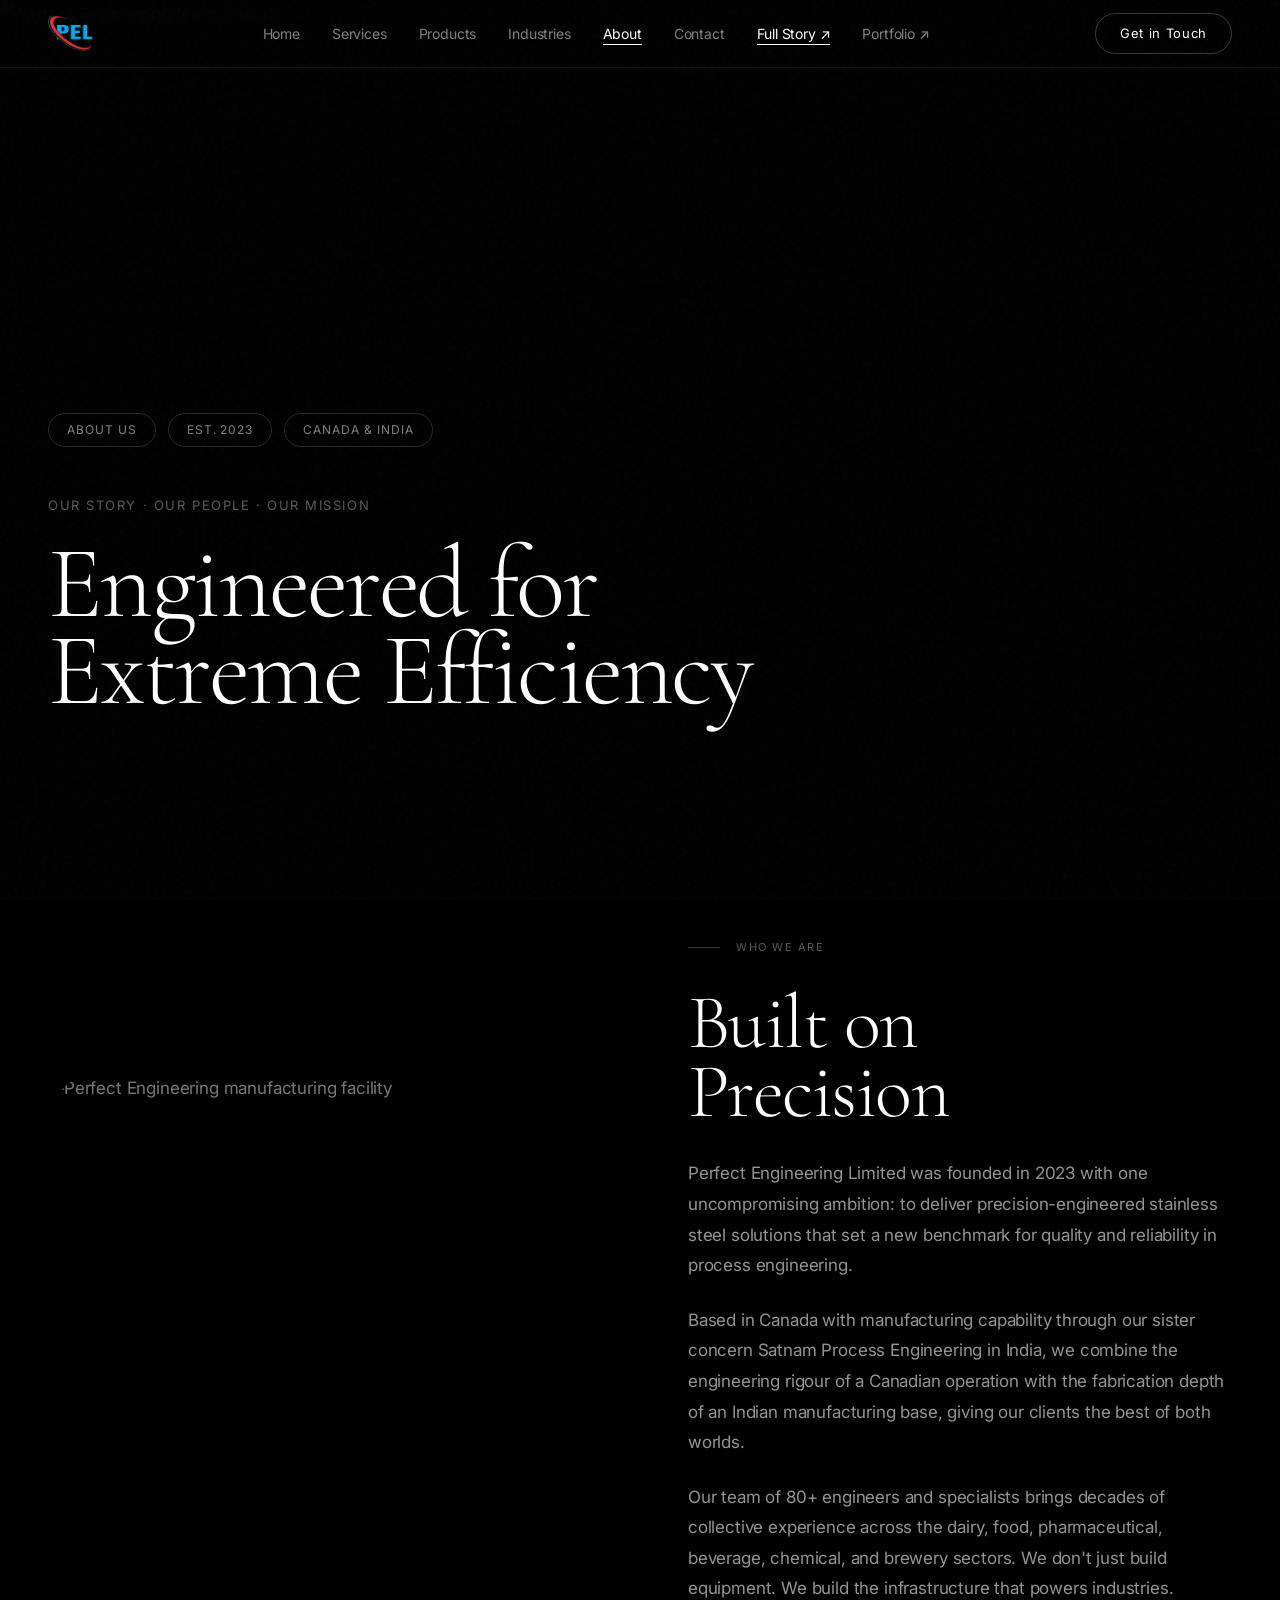
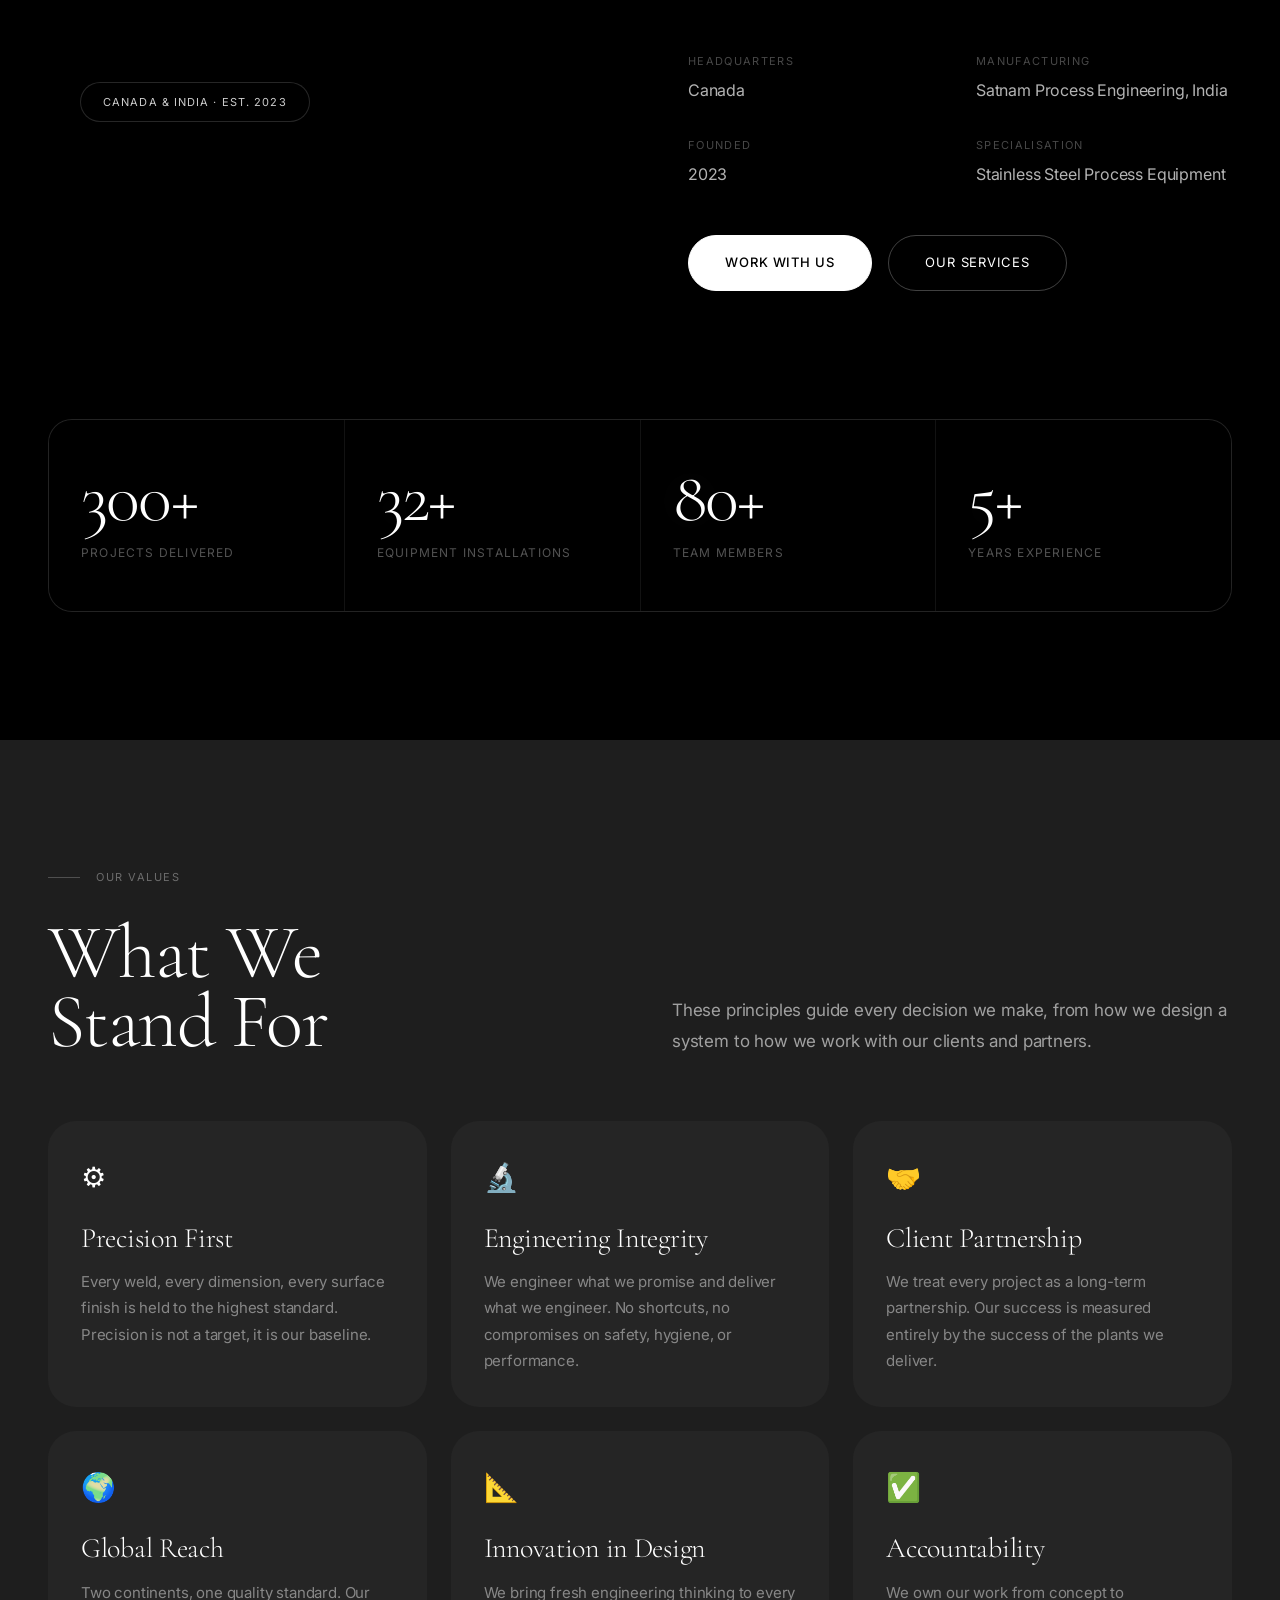
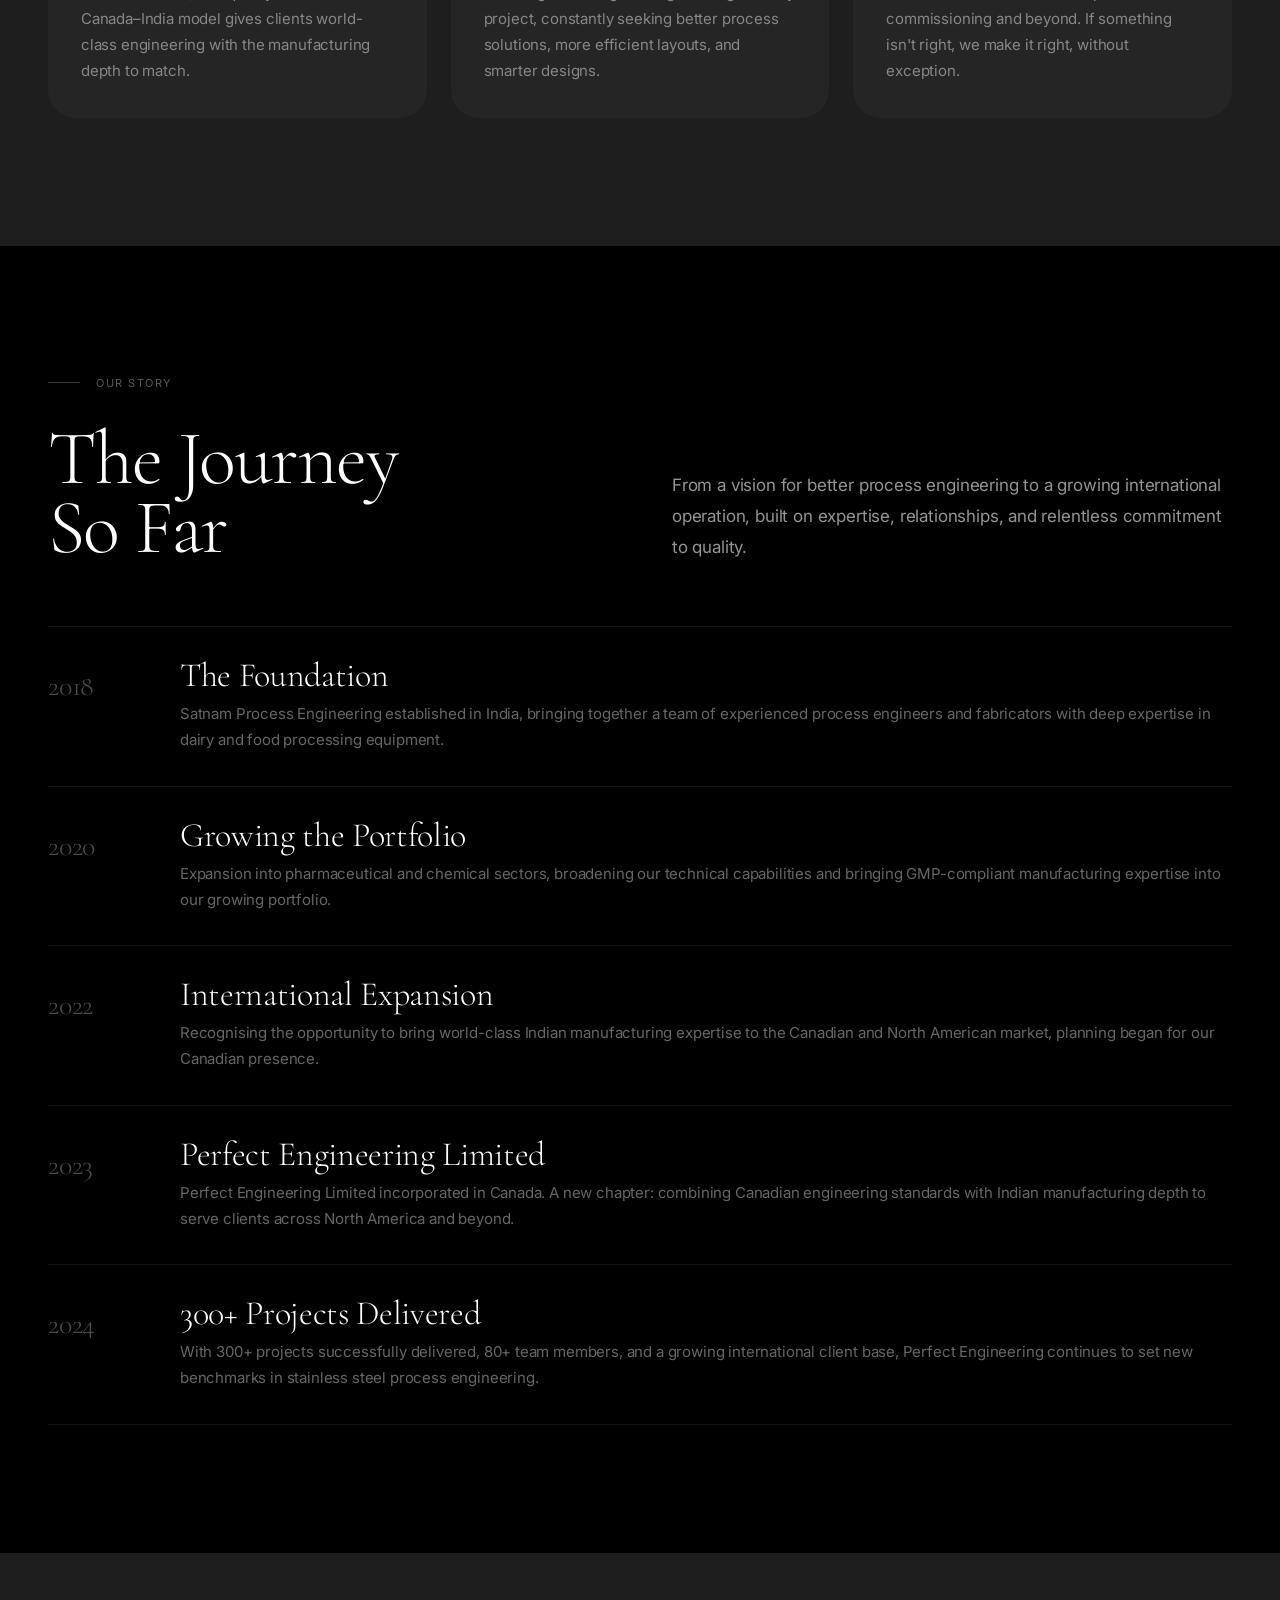
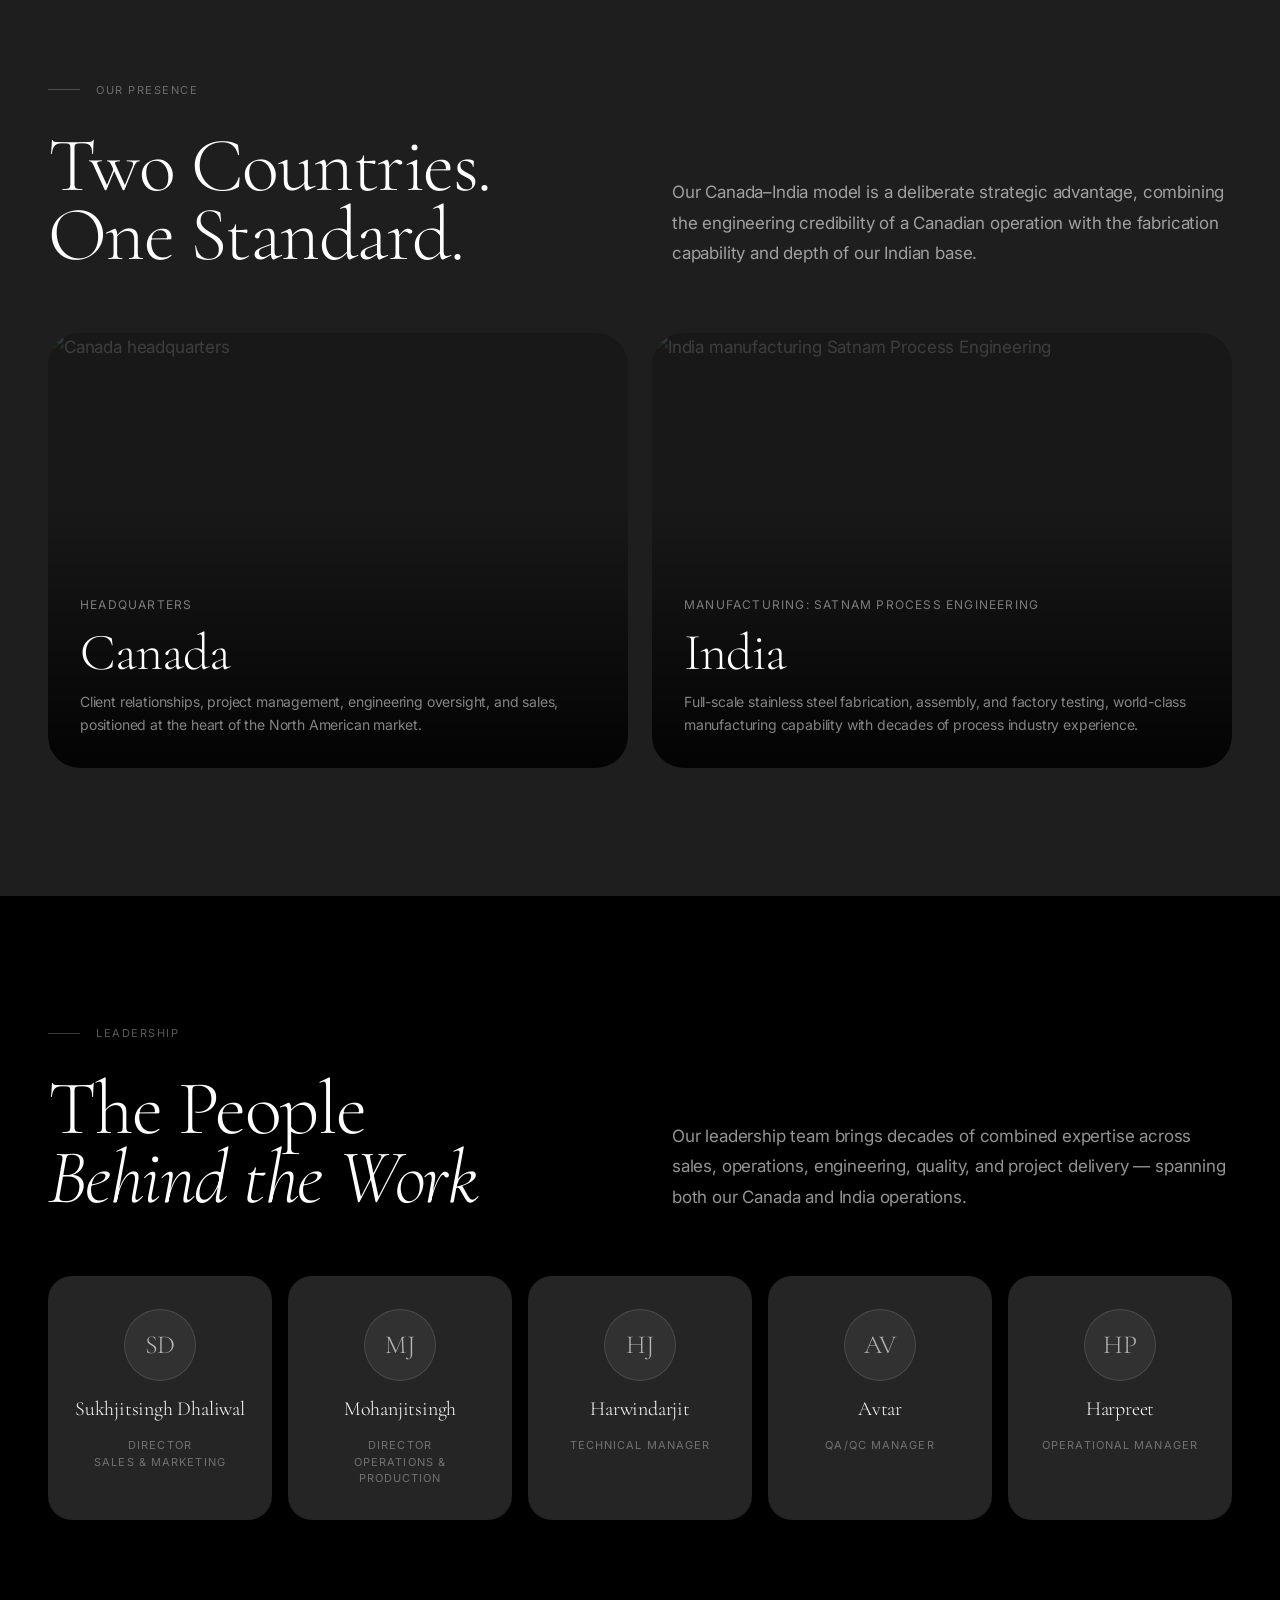
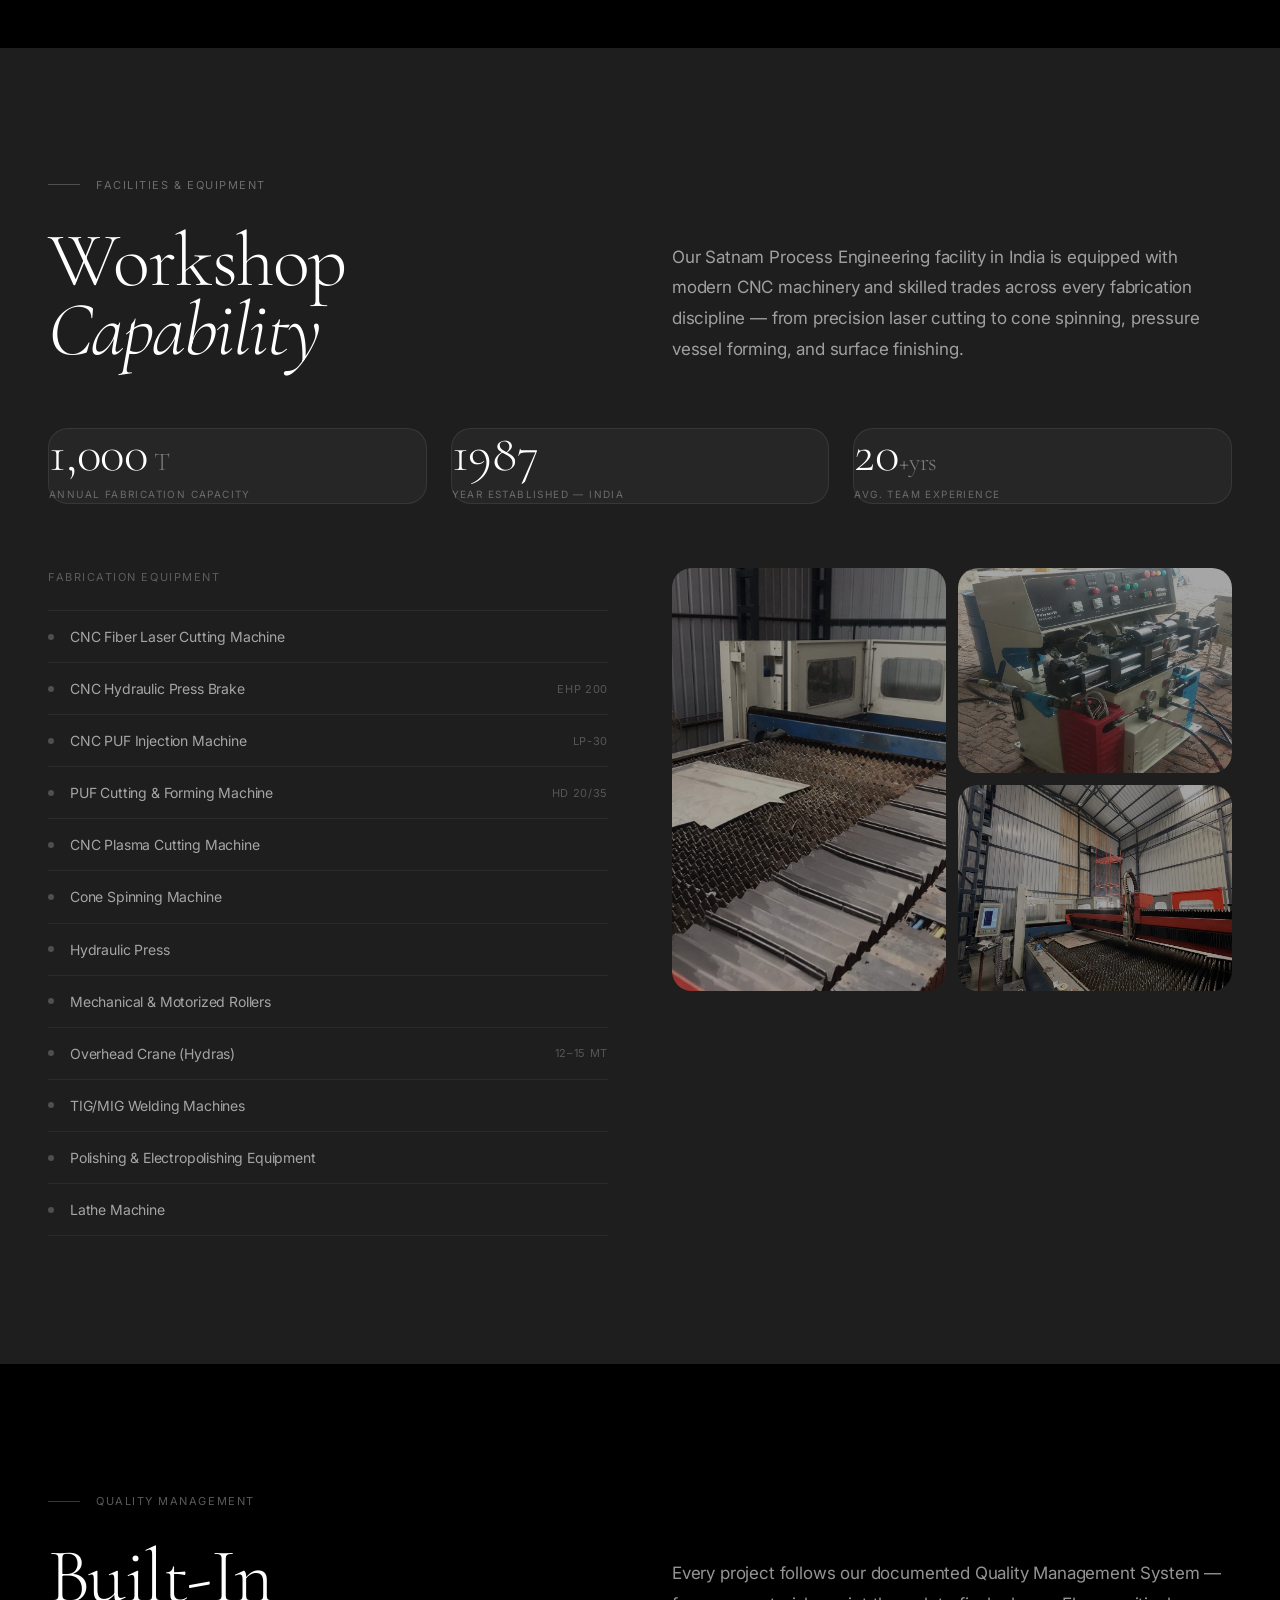
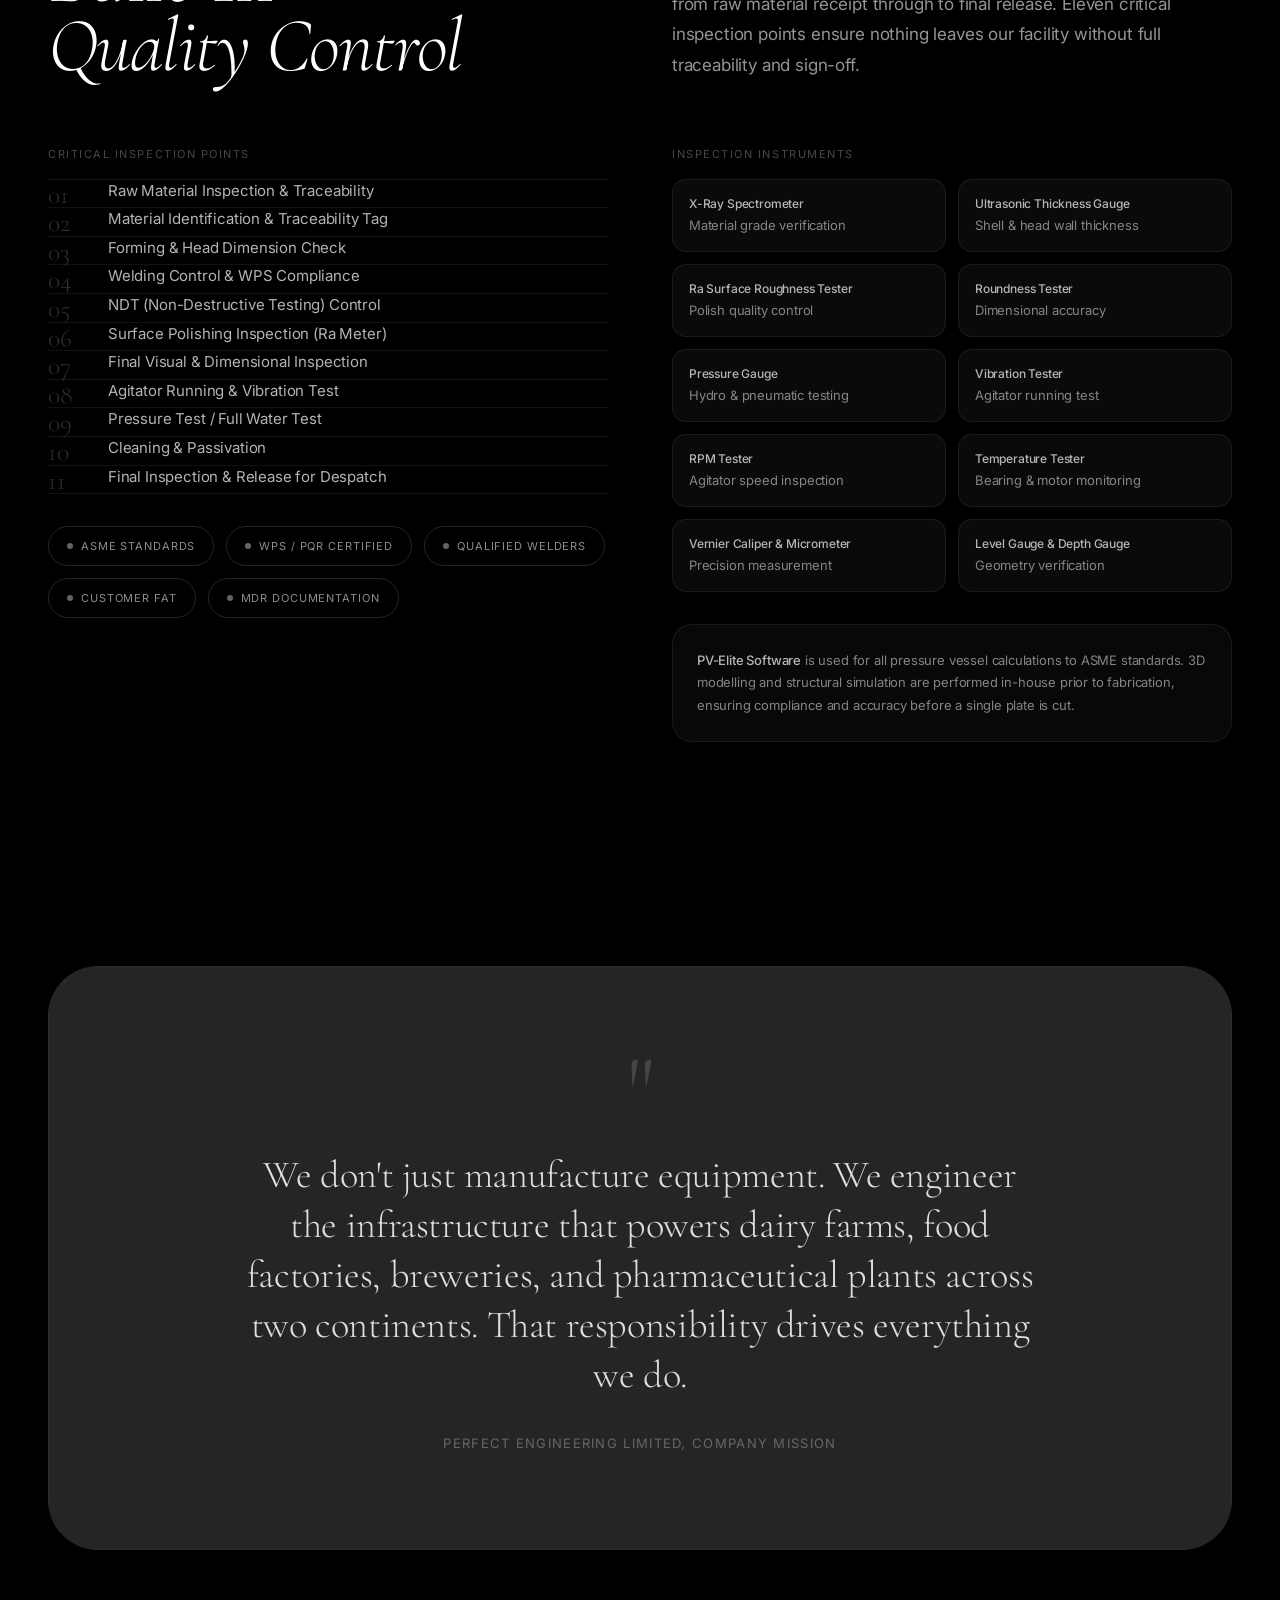
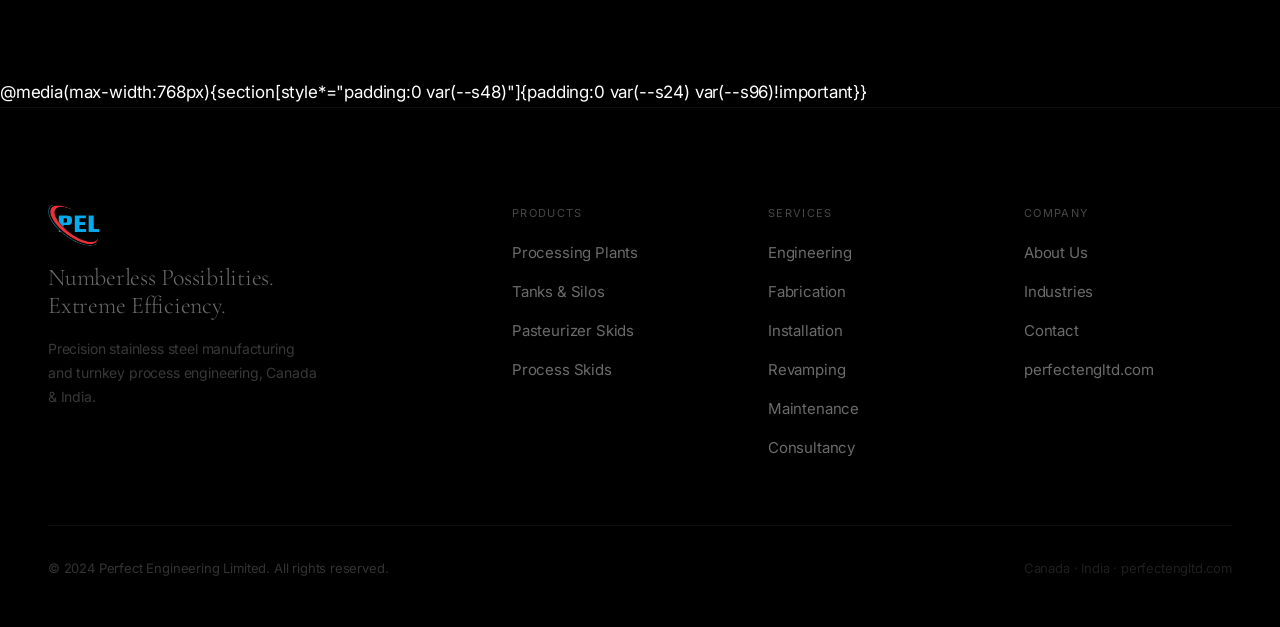
==== about.html @ ca63307e "Initial commit: Perfect Engineering Limited website Full static site with homepage, about, portfolio" ====
<!DOCTYPE html>
<html lang="en">
<head>
<meta charset="UTF-8"/>
<meta name="viewport" content="width=device-width,initial-scale=1.0"/>
<title>About Us | Perfect Engineering Limited</title>
<link rel="preconnect" href="https://fonts.googleapis.com"/>
<link rel="preconnect" href="https://fonts.gstatic.com" crossorigin/>
<link href="https://fonts.googleapis.com/css2?family=Cormorant+Garamond:ital,wght@0,300;0,400;1,300&family=Inter:wght@300;400;500&display=swap" rel="stylesheet"/>
<style>
:root{
  --void:#000;--bone:#fff;--charcoal:#1e1e1e;--panel:#252525;
  --fd:'Cormorant Garamond',Georgia,serif;
  --fb:'Inter',system-ui,sans-serif;
  --dp:clamp(62px,8vw,108px);
  --hd:clamp(44px,6vw,80px);
  --sh:clamp(30px,4vw,54px);
  --r50:50px;--rpill:1000px;
  --s8:8px;--s12:12px;--s16:16px;--s24:24px;--s32:32px;--s48:48px;--s64:64px;--s96:96px;--s128:128px;
  --ease:cubic-bezier(.16,1,.3,1);
}
*,*::before,*::after{box-sizing:border-box;margin:0;padding:0}
html{scroll-behavior:smooth}
body{background:var(--void);color:var(--bone);font-family:var(--fb);font-size:17px;line-height:1.65;letter-spacing:-.01em;overflow-x:hidden;-webkit-font-smoothing:antialiased}
img{display:block;max-width:100%}
a{color:inherit}
.disp{font-family:var(--fd);font-size:var(--dp);font-weight:300;line-height:.85;letter-spacing:-.025em}
.hd{font-family:var(--fd);font-size:var(--hd);font-weight:300;line-height:.9;letter-spacing:-.02em}
.sh{font-family:var(--fd);font-size:var(--sh);font-weight:300;line-height:.95;letter-spacing:-.015em}
.body{font-size:17px;line-height:1.8;color:rgba(255,255,255,.58)}
.wrap{max-width:1440px;margin:0 auto;padding:0 var(--s48)}
.sec{padding:var(--s128) 0}
@media(max-width:768px){.wrap{padding:0 var(--s24)}.sec{padding:var(--s96) 0}}
.ey{display:flex;align-items:center;gap:var(--s16);margin-bottom:var(--s32)}
.eline{width:32px;height:1px;background:rgba(255,255,255,.22)}
.etxt{font-size:11px;letter-spacing:.14em;text-transform:uppercase;color:rgba(255,255,255,.35)}
.pill{display:inline-flex;align-items:center;padding:6px 18px;border:1px solid rgba(255,255,255,.15);border-radius:var(--rpill);font-size:12px;letter-spacing:.08em;text-transform:uppercase;color:rgba(255,255,255,.5);white-space:nowrap}
.tag{padding:4px 14px;border:1px solid rgba(255,255,255,.1);border-radius:var(--rpill);font-size:12px;color:rgba(255,255,255,.4);letter-spacing:.04em}
.shdr{display:grid;grid-template-columns:1fr 1fr;gap:var(--s64);align-items:flex-end;margin-bottom:var(--s64)}
@media(max-width:768px){.shdr{grid-template-columns:1fr;gap:var(--s32)}}
.btnp{display:inline-flex;align-items:center;gap:10px;padding:16px 36px;background:var(--bone);border:1px solid var(--bone);border-radius:var(--rpill);font-size:13px;font-weight:500;letter-spacing:.07em;text-transform:uppercase;color:var(--void);text-decoration:none;transition:opacity .25s,transform .25s var(--ease)}
.btnp:hover{opacity:.82;transform:translateY(-1px)}
.btng{display:inline-flex;align-items:center;gap:10px;padding:16px 36px;border:1px solid rgba(255,255,255,.25);border-radius:var(--rpill);font-size:13px;font-weight:400;letter-spacing:.07em;text-transform:uppercase;color:var(--bone);text-decoration:none;transition:border-color .25s,background .25s,transform .25s var(--ease)}
.btng:hover{border-color:rgba(255,255,255,.55);background:rgba(255,255,255,.05);transform:translateY(-1px)}

/* NAV */
nav{position:fixed;top:0;left:0;right:0;z-index:200;padding:0 var(--s48);height:68px;display:flex;align-items:center;justify-content:space-between;background:rgba(0,0,0,.9);backdrop-filter:blur(16px);-webkit-backdrop-filter:blur(16px);border-bottom:1px solid rgba(255,255,255,.07)}
.nlogo{display:flex;align-items:center;transition:opacity .2s;text-decoration:none}
.nlogo img{height:38px;width:auto}
.nlogo:hover{opacity:.7}
.nlinks{display:flex;align-items:center;gap:var(--s32);list-style:none}
.nlinks a{font-size:14px;color:rgba(255,255,255,.5);text-decoration:none;transition:color .2s;position:relative}
.nlinks a::after{content:'';position:absolute;bottom:-4px;left:0;width:0;height:1px;background:var(--bone);transition:width .3s var(--ease)}
.nlinks a:hover{color:var(--bone)}
.nlinks a:hover::after{width:100%}
.nlinks a.cur{color:var(--bone)}
.nlinks a.cur::after{width:100%}
.ncta{font-size:13px;color:var(--bone);text-decoration:none;border:1px solid rgba(255,255,255,.22);border-radius:var(--rpill);padding:9px 24px;letter-spacing:.05em;transition:border-color .2s,background .2s}
.ncta:hover{border-color:rgba(255,255,255,.55);background:rgba(255,255,255,.05)}
.nmob{display:none;flex-direction:column;gap:5px;cursor:pointer;padding:4px}
.nmob span{width:22px;height:1.5px;background:var(--bone);display:block}
@media(max-width:900px){.nlinks{display:none}.nmob{display:flex}nav{padding:0 var(--s24)}}
.mobmenu{position:fixed;inset:0;z-index:150;background:rgba(0,0,0,.97);display:flex;flex-direction:column;justify-content:center;align-items:center;gap:var(--s32);opacity:0;pointer-events:none;transition:opacity .4s}
.mobmenu.open{opacity:1;pointer-events:all}
.mobmenu a{font-family:var(--fd);font-size:clamp(36px,8vw,56px);font-weight:300;color:var(--bone);text-decoration:none;opacity:.7;transition:opacity .2s}
.mobmenu a:hover{opacity:1}

/* SCROLL REVEAL */
.sr{opacity:0;transform:translateY(28px);transition:opacity .8s var(--ease),transform .8s var(--ease)}
.sr.in{opacity:1;transform:translateY(0)}
.sr-left{opacity:0;transform:translateX(-32px);transition:opacity .8s var(--ease),transform .8s var(--ease)}
.sr-left.in{opacity:1;transform:translateX(0)}
.sr-scale{opacity:0;transform:scale(.96);transition:opacity .7s var(--ease),transform .7s var(--ease)}
.sr-scale.in{opacity:1;transform:scale(1)}
.sd1{transition-delay:.05s}.sd2{transition-delay:.12s}.sd3{transition-delay:.2s}.sd4{transition-delay:.28s}.sd5{transition-delay:.36s}.sd6{transition-delay:.44s}
.hero-reveal{opacity:0;transform:translateY(32px);transition:opacity .9s var(--ease),transform .9s var(--ease)}
.hero-reveal.in{opacity:1;transform:translateY(0)}
.d1{transition-delay:.1s}.d2{transition-delay:.25s}.d3{transition-delay:.4s}.d4{transition-delay:.55s}

/* HERO */
.hero{min-height:90vh;position:relative;display:flex;align-items:flex-end;overflow:hidden}
.hbg{position:absolute;inset:0;z-index:0;overflow:hidden}
.hbg img{width:100%;height:115%;object-fit:cover;object-position:center 30%;filter:brightness(.18);will-change:transform}
.hbg::after{content:'';position:absolute;inset:0;background:linear-gradient(to bottom,rgba(0,0,0,.05) 0%,rgba(0,0,0,.5) 60%,rgba(0,0,0,1) 100%)}
.hcont{position:relative;z-index:1;width:100%;padding:var(--s128) var(--s48) var(--s96)}
@media(max-width:768px){.hcont{padding:100px var(--s24) var(--s64)}}

/* STATS */
.sgrid{display:grid;grid-template-columns:repeat(4,1fr);gap:1px;background:rgba(255,255,255,.07);border:1px solid rgba(255,255,255,.07);border-radius:24px;overflow:hidden}
@media(max-width:900px){.sgrid{grid-template-columns:repeat(2,1fr)}}
@media(max-width:480px){.sgrid{grid-template-columns:1fr}}
.sitem{background:var(--void);padding:var(--s48) var(--s32);display:flex;flex-direction:column;gap:var(--s8)}
.snum{font-family:var(--fd);font-size:clamp(52px,5.5vw,80px);font-weight:300;line-height:.85;letter-spacing:-.025em}
.slbl{font-size:12px;letter-spacing:.1em;text-transform:uppercase;color:rgba(255,255,255,.32);margin-top:var(--s8)}

/* MISSION LAYOUT */
.mlayout{display:grid;grid-template-columns:1fr 1fr;gap:var(--s96);align-items:center}
@media(max-width:900px){.mlayout{grid-template-columns:1fr;gap:var(--s48)}}
.mwrap{position:relative;border-radius:var(--r50);overflow:hidden;aspect-ratio:4/5}
.mwrap img{width:100%;height:100%;object-fit:cover;filter:brightness(.55) contrast(1.05)}
.mwrap::after{content:'';position:absolute;inset:0;background:rgba(0,0,0,.15)}
.mbadge{position:absolute;bottom:var(--s32);left:var(--s32);z-index:2;background:rgba(0,0,0,.6);backdrop-filter:blur(12px);border:1px solid rgba(255,255,255,.15);border-radius:var(--rpill);padding:10px 22px;font-size:11px;letter-spacing:.1em;text-transform:uppercase;color:rgba(255,255,255,.8)}
.minfo{display:grid;grid-template-columns:1fr 1fr;gap:var(--s32);margin-top:var(--s48)}
.mkey{font-size:11px;letter-spacing:.12em;text-transform:uppercase;color:rgba(255,255,255,.28);margin-bottom:7px}
.mval{font-size:16px;color:rgba(255,255,255,.7)}

/* VALUES */
.vgrid{display:grid;grid-template-columns:repeat(3,1fr);gap:var(--s24);margin-top:var(--s64)}
@media(max-width:900px){.vgrid{grid-template-columns:repeat(2,1fr)}}
@media(max-width:600px){.vgrid{grid-template-columns:1fr}}
.vcard{background:var(--panel);border-radius:28px;padding:var(--s32);display:flex;flex-direction:column;gap:var(--s16);transition:transform .3s var(--ease)}
.vcard:hover{transform:translateY(-4px)}
.vico{font-size:28px;margin-bottom:var(--s8)}
.vtitle{font-family:var(--fd);font-size:28px;font-weight:300;letter-spacing:-.01em;line-height:1.05}
.vdesc{font-size:15px;line-height:1.75;color:rgba(255,255,255,.45)}

/* TIMELINE */
.tline{margin-top:var(--s64);display:flex;flex-direction:column;gap:0}
.titem{display:grid;grid-template-columns:100px 1fr;gap:var(--s32);padding:var(--s32) 0;border-top:1px solid rgba(255,255,255,.07);position:relative}
.titem:last-child{border-bottom:1px solid rgba(255,255,255,.07)}
.tyear{font-family:var(--fd);font-size:clamp(20px,2.5vw,28px);font-weight:300;color:rgba(255,255,255,.3);padding-top:4px}
.tcont{display:flex;flex-direction:column;gap:var(--s8)}
.ttitle{font-family:var(--fd);font-size:clamp(22px,2.8vw,34px);font-weight:300;letter-spacing:-.01em;line-height:1}
.tdesc{font-size:15px;line-height:1.75;color:rgba(255,255,255,.4)}

/* COUNTRIES */
.countries{display:grid;grid-template-columns:1fr 1fr;gap:var(--s24);margin-top:var(--s64)}
@media(max-width:768px){.countries{grid-template-columns:1fr}}
.country-card{border-radius:32px;overflow:hidden;position:relative;aspect-ratio:4/3}
.country-card img{width:100%;height:100%;object-fit:cover;filter:brightness(.3);transition:filter .5s}
.country-card:hover img{filter:brightness(.45)}
.country-card::after{content:'';position:absolute;inset:0;background:linear-gradient(to top,rgba(0,0,0,.9) 0%,rgba(0,0,0,.2) 60%)}
.country-info{position:absolute;bottom:0;left:0;right:0;padding:var(--s32);z-index:1}
.country-name{font-family:var(--fd);font-size:clamp(32px,5vw,52px);font-weight:300;letter-spacing:-.02em;line-height:1}
.country-role{font-size:12px;letter-spacing:.1em;text-transform:uppercase;color:rgba(255,255,255,.45);margin-bottom:var(--s12)}
.country-detail{font-size:14px;color:rgba(255,255,255,.5);line-height:1.6;margin-top:var(--s12)}

/* QUOTE */
.quote-block{background:var(--panel);border-radius:var(--r50);padding:var(--s96) var(--s64);text-align:center;position:relative;overflow:hidden;margin-top:var(--s96)}
@media(max-width:768px){.quote-block{padding:var(--s64) var(--s32);border-radius:32px}}
.quote-bg{position:absolute;inset:0;opacity:.06}
.quote-bg img{width:100%;height:100%;object-fit:cover}
.quote-cont{position:relative;z-index:1}
.qmark{font-family:var(--fd);font-size:96px;font-weight:300;line-height:.6;color:rgba(255,255,255,.15);display:block;margin-bottom:var(--s32)}
.qtext{font-family:var(--fd);font-size:clamp(24px,3vw,40px);font-weight:300;line-height:1.3;letter-spacing:-.01em;color:rgba(255,255,255,.85);max-width:800px;margin:0 auto var(--s32)}
.qattr{font-size:13px;letter-spacing:.1em;text-transform:uppercase;color:rgba(255,255,255,.3)}

/* CTA */
.cta-row{display:flex;gap:var(--s16);flex-wrap:wrap;margin-top:var(--s48)}

/* KEY PERSONS */
.key-grid{display:grid;grid-template-columns:repeat(5,1fr);gap:var(--s16);margin-top:var(--s64)}
@media(max-width:1100px){.key-grid{grid-template-columns:repeat(3,1fr)}}
@media(max-width:640px){.key-grid{grid-template-columns:repeat(2,1fr)}}
.kcard{background:var(--panel);border-radius:24px;padding:var(--s32) var(--s24);display:flex;flex-direction:column;align-items:center;text-align:center;gap:var(--s16);transition:transform .35s var(--ease),box-shadow .35s}
.kcard:hover{transform:translateY(-5px);box-shadow:0 24px 56px rgba(0,0,0,.55)}
.kavatar{width:72px;height:72px;border-radius:50%;background:rgba(255,255,255,.06);border:1px solid rgba(255,255,255,.12);display:flex;align-items:center;justify-content:center;font-family:var(--fd);font-size:26px;font-weight:300;color:rgba(255,255,255,.65);flex-shrink:0}
.kname{font-family:var(--fd);font-size:clamp(16px,1.6vw,20px);font-weight:300;color:var(--bone);letter-spacing:-.01em;line-height:1.2}
.krole{font-size:11px;letter-spacing:.1em;text-transform:uppercase;color:rgba(255,255,255,.35);line-height:1.5}

/* FACILITIES */
.fac-sec{background:var(--charcoal,#0d0d0d)}
.fac-layout{display:grid;grid-template-columns:1fr 1fr;gap:var(--s64);align-items:start;margin-top:var(--s64)}
@media(max-width:900px){.fac-layout{grid-template-columns:1fr;gap:var(--s48)}}
.fac-stat-row{display:grid;grid-template-columns:repeat(3,1fr);gap:var(--s24);margin-bottom:var(--s48)}
.fac-stat{background:rgba(255,255,255,.04);border:1px solid rgba(255,255,255,.08);border-radius:20px;padding:var(--s24) var(--s24) var(--s20)}
.fac-stat-num{font-family:var(--fd);font-size:clamp(32px,4vw,52px);font-weight:300;line-height:1;color:var(--bone)}
.fac-stat-lbl{font-size:10px;letter-spacing:.14em;text-transform:uppercase;color:rgba(255,255,255,.32);margin-top:6px}
.mlist{display:flex;flex-direction:column;gap:0}
.mitem{display:flex;align-items:center;gap:var(--s16);padding:14px 0;border-bottom:1px solid rgba(255,255,255,.06)}
.mitem:first-child{border-top:1px solid rgba(255,255,255,.06)}
.mdot{width:6px;height:6px;border-radius:50%;background:rgba(255,255,255,.22);flex-shrink:0}
.mname{font-size:14px;color:rgba(255,255,255,.6)}
.mmodel{margin-left:auto;font-size:11px;letter-spacing:.06em;color:rgba(255,255,255,.25)}
.fac-photos{display:grid;grid-template-columns:1fr 1fr;gap:var(--s12)}
.fac-photo{border-radius:20px;overflow:hidden;aspect-ratio:4/3}
.fac-photo img{width:100%;height:100%;object-fit:cover;filter:brightness(.65) saturate(.85);transition:filter .4s,transform .6s var(--ease)}
.fac-photo:hover img{filter:brightness(.8) saturate(1);transform:scale(1.04)}
.fac-photo.tall{grid-row:span 2;aspect-ratio:auto}

/* QUALITY ASSURANCE */
.qms-grid{display:grid;grid-template-columns:1fr 1fr;gap:var(--s64);align-items:start;margin-top:var(--s64)}
@media(max-width:900px){.qms-grid{grid-template-columns:1fr;gap:var(--s48)}}
.qms-steps{display:flex;flex-direction:column;gap:0}
.qstep{display:flex;gap:var(--s24);padding:var(--s20) 0;border-bottom:1px solid rgba(255,255,255,.07);position:relative}
.qstep:first-child{border-top:1px solid rgba(255,255,255,.07)}
.qnum{font-family:var(--fd);font-size:clamp(20px,2vw,28px);font-weight:300;color:rgba(255,255,255,.18);min-width:36px;padding-top:2px;line-height:1}
.qstep-name{font-size:15px;color:rgba(255,255,255,.7);line-height:1.5}
.qstep:hover .qstep-name{color:var(--bone)}
.qstep:hover .qnum{color:rgba(255,255,255,.4)}
.qinstr{display:grid;grid-template-columns:1fr 1fr;gap:var(--s12)}
.qinstr-item{background:rgba(255,255,255,.04);border:1px solid rgba(255,255,255,.07);border-radius:14px;padding:var(--s16);font-size:13px;color:rgba(255,255,255,.5);line-height:1.4}
.qinstr-item strong{display:block;font-size:12px;font-weight:500;color:rgba(255,255,255,.7);margin-bottom:4px}
.cert-row{display:flex;flex-wrap:wrap;gap:var(--s12);margin-top:var(--s32)}
.cert-badge{display:inline-flex;align-items:center;gap:8px;padding:10px 18px;border:1px solid rgba(255,255,255,.14);border-radius:var(--rpill);font-size:11px;letter-spacing:.08em;text-transform:uppercase;color:rgba(255,255,255,.55)}
.cert-dot{width:6px;height:6px;border-radius:50%;background:rgba(255,255,255,.4);flex-shrink:0}

/* FOOTER */
footer{padding:var(--s96) 0 var(--s48);border-top:1px solid rgba(255,255,255,.06)}
.ftop{display:grid;grid-template-columns:2fr 1fr 1fr 1fr;gap:var(--s48);margin-bottom:var(--s64)}
@media(max-width:900px){.ftop{grid-template-columns:1fr 1fr}}
@media(max-width:480px){.ftop{grid-template-columns:1fr}}
.flogo{font-size:13px;font-weight:500;letter-spacing:.14em;text-transform:uppercase;margin-bottom:var(--s16)}
.ftag{font-family:var(--fd);font-size:24px;font-weight:300;line-height:1.2;letter-spacing:-.01em;color:rgba(255,255,255,.42)}
.fctitle{font-size:11px;letter-spacing:.12em;text-transform:uppercase;color:rgba(255,255,255,.28);margin-bottom:var(--s16)}
.flinks{list-style:none;display:flex;flex-direction:column;gap:11px}
.flinks a{font-size:15px;color:rgba(255,255,255,.42);text-decoration:none;transition:color .2s}
.flinks a:hover{color:var(--bone)}
.fbot{display:flex;justify-content:space-between;align-items:center;padding-top:var(--s32);border-top:1px solid rgba(255,255,255,.05)}
@media(max-width:600px){.fbot{flex-direction:column;gap:var(--s16);text-align:center}}
.fbot p{font-size:13px;color:rgba(255,255,255,.2)}

/* ══ PREMIUM HOVER & MOTION ══ */
:root{--spring:cubic-bezier(.34,1.56,.64,1)}

/* Page in */
body{opacity:0;animation:pagein .65s var(--ease) .05s forwards}
@keyframes pagein{to{opacity:1}}

/* Noise grain overlay */
body::before{content:'';position:fixed;inset:0;background-image:url("data:image/svg+xml,%3Csvg viewBox='0 0 256 256' xmlns='http://www.w3.org/2000/svg'%3E%3Cfilter id='n'%3E%3CfeTurbulence type='fractalNoise' baseFrequency='0.9' numOctaves='4' stitchTiles='stitch'/%3E%3C/filter%3E%3Crect width='100%25' height='100%25' filter='url(%23n)'/%3E%3C/svg%3E");opacity:.025;pointer-events:none;z-index:9998}

/* Focus visible */
:focus-visible{outline:1.5px solid rgba(255,255,255,.38);outline-offset:3px;border-radius:4px}

/* Balance headings */
h1,h2,.hd,.disp,.sh{text-wrap:balance}

/* Nav link underline sweep */
.nlinks a{position:relative;padding-bottom:3px}
.nlinks a::after{content:'';position:absolute;bottom:0;left:0;width:0;height:1px;background:var(--bone);transition:width .35s var(--ease)}
.nlinks a:hover::after,.nlinks a.cur::after{width:100%}
.ncta{transition:border-color .2s,background .2s,transform .2s var(--ease)}
.ncta:hover{border-color:rgba(255,255,255,.55);background:rgba(255,255,255,.05);transform:translateY(-1px) scale(1.04)}

/* Mobile hamburger transition */
.nmob span{transition:transform .35s var(--ease),opacity .25s}

/* Pill / tag hover */
.pill{transition:transform .2s var(--ease),border-color .2s,color .2s}
.pill:hover{transform:scale(1.05);border-color:rgba(255,255,255,.3);color:rgba(255,255,255,.75)}
.tag{transition:transform .2s var(--ease),border-color .2s,color .2s}
.tag:hover{transform:scale(1.05)}

/* Buttons */
.btnp{transition:opacity .25s,transform .25s var(--spring),box-shadow .25s}
.btnp:hover{opacity:.85;transform:translateY(-2px) scale(1.04);box-shadow:0 8px 28px rgba(0,0,0,.4)}
.btnp:active{transform:translateY(0) scale(.97)!important;transition-duration:.08s!important}
.btng{transition:border-color .25s,background .25s,transform .25s var(--spring)}
.btng:hover{border-color:rgba(255,255,255,.55);background:rgba(255,255,255,.05);transform:translateY(-2px) scale(1.04)}
.btng:active{transform:translateY(0) scale(.97)!important;transition-duration:.08s!important}

/* Stats items hover */
.sitem{transition:background .3s,transform .35s var(--ease),box-shadow .35s}
.sitem:hover{background:rgba(255,255,255,.022);transform:translateY(-3px);box-shadow:0 0 0 1px rgba(255,255,255,.04),0 14px 36px rgba(0,0,0,.35)}
.snum{text-shadow:0 0 48px rgba(255,255,255,.08)}

/* Values cards */
.vcard{border:1px solid transparent;transition:transform .35s var(--ease),box-shadow .35s,border-color .35s}
.vcard:hover{transform:translateY(-6px) scale(1.02);box-shadow:0 28px 64px rgba(0,0,0,.55);border-color:rgba(255,255,255,.08)}

/* Timeline items */
.tyear{transition:color .25s}
.titem{transition:background .25s,padding-left .3s var(--ease)}
.titem:hover{background:rgba(255,255,255,.025);padding-left:var(--s24)}
.titem:hover .tyear{color:rgba(255,255,255,.55)}

/* Country cards */
.country-card{transition:transform .4s var(--ease),box-shadow .4s}
.country-card:hover{transform:translateY(-6px);box-shadow:0 32px 80px rgba(0,0,0,.6)}

/* Key personnel */
.kcard{border:1px solid transparent;transition:transform .35s var(--ease),box-shadow .35s,border-color .35s}
.kcard:hover{border-color:rgba(255,255,255,.1)}
.kavatar{transition:border-color .3s,background .3s,transform .3s var(--ease)}
.kcard:hover .kavatar{border-color:rgba(255,255,255,.28);background:rgba(255,255,255,.1);transform:scale(1.08)}

/* Facility stats */
.fac-stat{transition:border-color .3s,background .3s,transform .35s var(--ease)}
.fac-stat:hover{border-color:rgba(255,255,255,.22);background:rgba(255,255,255,.07);transform:translateY(-3px)}

/* Machine list items */
.mname{transition:color .2s}
.mdot{transition:background .2s,transform .2s}
.mitem{transition:background .2s,padding-left .2s var(--ease)}
.mitem:hover{background:rgba(255,255,255,.03);padding-left:var(--s12)}
.mitem:hover .mname{color:rgba(255,255,255,.88)}
.mitem:hover .mdot{background:rgba(255,255,255,.55);transform:scale(1.4)}

/* QMS steps */
.qstep-name{transition:color .2s}
.qnum{transition:color .2s}
.qstep{transition:background .2s,padding-left .25s var(--ease)}
.qstep:hover{background:rgba(255,255,255,.03);padding-left:var(--s16)}

/* QMS instrument items */
.qinstr-item{transition:border-color .3s,background .3s,transform .3s var(--ease)}
.qinstr-item:hover{border-color:rgba(255,255,255,.18);background:rgba(255,255,255,.07);transform:translateY(-2px)}

/* Cert badges */
.cert-badge{transition:border-color .25s,background .25s,transform .25s var(--ease),color .25s}
.cert-badge:hover{border-color:rgba(255,255,255,.38);background:rgba(255,255,255,.07);color:rgba(255,255,255,.9);transform:translateY(-2px) scale(1.04)}

/* Footer links animated underline */
.flinks a{background:linear-gradient(to right,rgba(255,255,255,.55),rgba(255,255,255,.55)) no-repeat 0 100%/0% 1px;transition:color .2s,background-size .35s var(--ease)}
.flinks a:hover{color:var(--bone);background-size:100% 1px}

/* Disable on touch */
@media(max-width:480px){
  .vcard:hover,.kcard:hover,.country-card:hover,.fac-stat:hover,.titem:hover{transform:none;box-shadow:none;padding-left:0}
  .btnp:hover,.btng:hover{transform:none;box-shadow:none}
  .qstep:hover,.mitem:hover{padding-left:0;background:none}
}
</style>
</head>
<body>

<div class="mobmenu" id="mobmenu">
  <a href="index.html" onclick="closeMob()">Home</a>
  <a href="index.html#services" onclick="closeMob()">Services</a>
  <a href="index.html#products" onclick="closeMob()">Products</a>
  <a href="index.html#industries" onclick="closeMob()">Industries</a>
  <a href="about.html" onclick="closeMob()">About</a>
  <a href="index.html#contact" onclick="closeMob()">Contact</a>
</div>

<nav>
  <a href="index.html" class="nlogo"><img src="images/pel-logo.png" alt="Perfect Engineering"/></a>
  <ul class="nlinks">
    <li><a href="index.html">Home</a></li>
    <li><a href="index.html#services">Services</a></li>
    <li><a href="index.html#products">Products</a></li>
    <li><a href="index.html#industries">Industries</a></li>
    <li><a href="about.html" class="cur">About</a></li>
    <li><a href="index.html#contact">Contact</a></li>
    <li><a href="about.html" class="cur page-link">Full Story ↗</a></li>
    <li><a href="portfolio.html" class="page-link">Portfolio ↗</a></li>
  </ul>
  <div style="display:flex;align-items:center;gap:var(--s16)">
    <a href="index.html#contact" class="ncta">Get in Touch</a>
    <div class="nmob" onclick="toggleMob()"><span></span><span></span><span></span></div>
  </div>
</nav>

<!-- HERO -->
<section class="hero">
  <div class="hbg">
    <img src="https://images.unsplash.com/photo-1581091226825-a6a2a5aee158?w=1920&q=80" alt="Perfect Engineering team at work" id="hbgimg" loading="eager"/>
  </div>
  <div class="hcont">
    <div style="display:flex;flex-wrap:wrap;gap:var(--s12);margin-bottom:var(--s48)">
      <span class="pill hero-reveal d1">About Us</span>
      <span class="pill hero-reveal d2">Est. 2023</span>
      <span class="pill hero-reveal d3">Canada &amp; India</span>
    </div>
    <p class="hero-reveal d2" style="font-size:13px;letter-spacing:.12em;text-transform:uppercase;color:rgba(255,255,255,.35);margin-bottom:var(--s24)">Our Story · Our People · Our Mission</p>
    <h1 class="disp hero-reveal d3" style="max-width:900px">Engineered for<br/>Extreme Efficiency</h1>
  </div>
</section>

<!-- WHO WE ARE -->
<section class="sec">
  <div class="wrap">
    <div class="mlayout">
      <div class="mwrap sr-left">
        <img src="https://images.unsplash.com/photo-1504307651254-35680f356dfd?w=900&q=80" alt="Perfect Engineering manufacturing facility"/>
        <div class="mbadge">Canada &amp; India · Est. 2023</div>
      </div>
      <div class="sr sd2">
        <div class="ey"><div class="eline"></div><span class="etxt">Who We Are</span></div>
        <h2 class="hd" style="margin-bottom:var(--s32)">Built on<br/>Precision</h2>
        <p class="body" style="margin-bottom:var(--s24)">Perfect Engineering Limited was founded in 2023 with one uncompromising ambition: to deliver precision-engineered stainless steel solutions that set a new benchmark for quality and reliability in process engineering.</p>
        <p class="body" style="margin-bottom:var(--s24)">Based in Canada with manufacturing capability through our sister concern Satnam Process Engineering in India, we combine the engineering rigour of a Canadian operation with the fabrication depth of an Indian manufacturing base, giving our clients the best of both worlds.</p>
        <p class="body" style="margin-bottom:var(--s48)">Our team of 80+ engineers and specialists brings decades of collective experience across the dairy, food, pharmaceutical, beverage, chemical, and brewery sectors. We don't just build equipment. We build the infrastructure that powers industries.</p>
        <div class="minfo">
          <div><div class="mkey">Headquarters</div><div class="mval">Canada</div></div>
          <div><div class="mkey">Manufacturing</div><div class="mval">Satnam Process Engineering, India</div></div>
          <div><div class="mkey">Founded</div><div class="mval">2023</div></div>
          <div><div class="mkey">Specialisation</div><div class="mval">Stainless Steel Process Equipment</div></div>
        </div>
        <div class="cta-row">
          <a href="index.html#contact" class="btnp">Work With Us</a>
          <a href="index.html#services" class="btng">Our Services</a>
        </div>
      </div>
    </div>
  </div>
</section>

<!-- STATS -->
<section style="padding:0 0 var(--s128)">
  <div class="wrap">
    <div class="sgrid sr">
      <div class="sitem"><div class="snum" data-count="300" data-suffix="+">0</div><div class="slbl">Projects Delivered</div></div>
      <div class="sitem"><div class="snum" data-count="32" data-suffix="+">0</div><div class="slbl">Equipment Installations</div></div>
      <div class="sitem"><div class="snum" data-count="80" data-suffix="+">0</div><div class="slbl">Team Members</div></div>
      <div class="sitem"><div class="snum" data-count="5" data-suffix="+">0</div><div class="slbl">Years Experience</div></div>
    </div>
  </div>
</section>

<!-- OUR VALUES -->
<section class="sec" style="background:var(--charcoal,#0d0d0d)">
  <div class="wrap">
    <div class="shdr">
      <div>
        <div class="ey sr"><div class="eline"></div><span class="etxt">Our Values</span></div>
        <h2 class="hd sr sd1">What We<br/>Stand For</h2>
      </div>
      <p class="body sr sd2">These principles guide every decision we make, from how we design a system to how we work with our clients and partners.</p>
    </div>
    <div class="vgrid">
      <div class="vcard sr sd1">
        <div class="vico">⚙️</div>
        <div class="vtitle">Precision First</div>
        <p class="vdesc">Every weld, every dimension, every surface finish is held to the highest standard. Precision is not a target, it is our baseline.</p>
      </div>
      <div class="vcard sr sd2">
        <div class="vico">🔬</div>
        <div class="vtitle">Engineering Integrity</div>
        <p class="vdesc">We engineer what we promise and deliver what we engineer. No shortcuts, no compromises on safety, hygiene, or performance.</p>
      </div>
      <div class="vcard sr sd3">
        <div class="vico">🤝</div>
        <div class="vtitle">Client Partnership</div>
        <p class="vdesc">We treat every project as a long-term partnership. Our success is measured entirely by the success of the plants we deliver.</p>
      </div>
      <div class="vcard sr sd4">
        <div class="vico">🌍</div>
        <div class="vtitle">Global Reach</div>
        <p class="vdesc">Two continents, one quality standard. Our Canada–India model gives clients world-class engineering with the manufacturing depth to match.</p>
      </div>
      <div class="vcard sr sd5">
        <div class="vico">📐</div>
        <div class="vtitle">Innovation in Design</div>
        <p class="vdesc">We bring fresh engineering thinking to every project, constantly seeking better process solutions, more efficient layouts, and smarter designs.</p>
      </div>
      <div class="vcard sr sd6">
        <div class="vico">✅</div>
        <div class="vtitle">Accountability</div>
        <p class="vdesc">We own our work from concept to commissioning and beyond. If something isn't right, we make it right, without exception.</p>
      </div>
    </div>
  </div>
</section>

<!-- OUR STORY TIMELINE -->
<section class="sec">
  <div class="wrap">
    <div class="shdr">
      <div>
        <div class="ey sr"><div class="eline"></div><span class="etxt">Our Story</span></div>
        <h2 class="hd sr sd1">The Journey<br/>So Far</h2>
      </div>
      <p class="body sr sd2">From a vision for better process engineering to a growing international operation, built on expertise, relationships, and relentless commitment to quality.</p>
    </div>
    <div class="tline">
      <div class="titem sr">
        <div class="tyear">2018</div>
        <div class="tcont">
          <div class="ttitle">The Foundation</div>
          <p class="tdesc">Satnam Process Engineering established in India, bringing together a team of experienced process engineers and fabricators with deep expertise in dairy and food processing equipment.</p>
        </div>
      </div>
      <div class="titem sr">
        <div class="tyear">2020</div>
        <div class="tcont">
          <div class="ttitle">Growing the Portfolio</div>
          <p class="tdesc">Expansion into pharmaceutical and chemical sectors, broadening our technical capabilities and bringing GMP-compliant manufacturing expertise into our growing portfolio.</p>
        </div>
      </div>
      <div class="titem sr">
        <div class="tyear">2022</div>
        <div class="tcont">
          <div class="ttitle">International Expansion</div>
          <p class="tdesc">Recognising the opportunity to bring world-class Indian manufacturing expertise to the Canadian and North American market, planning began for our Canadian presence.</p>
        </div>
      </div>
      <div class="titem sr">
        <div class="tyear">2023</div>
        <div class="tcont">
          <div class="ttitle">Perfect Engineering Limited</div>
          <p class="tdesc">Perfect Engineering Limited incorporated in Canada. A new chapter: combining Canadian engineering standards with Indian manufacturing depth to serve clients across North America and beyond.</p>
        </div>
      </div>
      <div class="titem sr">
        <div class="tyear">2024</div>
        <div class="tcont">
          <div class="ttitle">300+ Projects Delivered</div>
          <p class="tdesc">With 300+ projects successfully delivered, 80+ team members, and a growing international client base, Perfect Engineering continues to set new benchmarks in stainless steel process engineering.</p>
        </div>
      </div>
    </div>
  </div>
</section>

<!-- TWO COUNTRIES -->
<section class="sec" style="background:var(--charcoal,#0d0d0d)">
  <div class="wrap">
    <div class="shdr">
      <div>
        <div class="ey sr"><div class="eline"></div><span class="etxt">Our Presence</span></div>
        <h2 class="hd sr sd1">Two Countries.<br/>One Standard.</h2>
      </div>
      <p class="body sr sd2">Our Canada–India model is a deliberate strategic advantage, combining the engineering credibility of a Canadian operation with the fabrication capability and depth of our Indian base.</p>
    </div>
    <div class="countries">
      <div class="country-card sr sd1">
        <img src="https://images.unsplash.com/photo-1558618666-fcd25c85cd64?w=900&q=75" alt="Canada headquarters"/>
        <div class="country-info">
          <div class="country-role">Headquarters</div>
          <div class="country-name">Canada</div>
          <p class="country-detail">Client relationships, project management, engineering oversight, and sales, positioned at the heart of the North American market.</p>
        </div>
      </div>
      <div class="country-card sr sd2">
        <img src="https://images.unsplash.com/photo-1504307651254-35680f356dfd?w=900&q=75" alt="India manufacturing Satnam Process Engineering"/>
        <div class="country-info">
          <div class="country-role">Manufacturing: Satnam Process Engineering</div>
          <div class="country-name">India</div>
          <p class="country-detail">Full-scale stainless steel fabrication, assembly, and factory testing, world-class manufacturing capability with decades of process industry experience.</p>
        </div>
      </div>
    </div>
  </div>
</section>

<!-- KEY PERSONS -->
<section class="sec">
  <div class="wrap">
    <div class="shdr">
      <div>
        <div class="ey sr"><div class="eline"></div><span class="etxt">Leadership</span></div>
        <h2 class="hd sr sd1">The People<br/><em>Behind the Work</em></h2>
      </div>
      <p class="body sr sd2">Our leadership team brings decades of combined expertise across sales, operations, engineering, quality, and project delivery — spanning both our Canada and India operations.</p>
    </div>
    <div class="key-grid">
      <div class="kcard sr d1">
        <div class="kavatar">SD</div>
        <div class="kname">Sukhjitsingh Dhaliwal</div>
        <div class="krole">Director<br/>Sales &amp; Marketing</div>
      </div>
      <div class="kcard sr d2">
        <div class="kavatar">MJ</div>
        <div class="kname">Mohanjitsingh</div>
        <div class="krole">Director<br/>Operations &amp; Production</div>
      </div>
      <div class="kcard sr d3">
        <div class="kavatar">HJ</div>
        <div class="kname">Harwindarjit</div>
        <div class="krole">Technical Manager</div>
      </div>
      <div class="kcard sr d4">
        <div class="kavatar">AV</div>
        <div class="kname">Avtar</div>
        <div class="krole">QA/QC Manager</div>
      </div>
      <div class="kcard sr d4">
        <div class="kavatar">HP</div>
        <div class="kname">Harpreet</div>
        <div class="krole">Operational Manager</div>
      </div>
    </div>
  </div>
</section>

<!-- FACILITIES -->
<section class="sec fac-sec">
  <div class="wrap">
    <div class="shdr">
      <div>
        <div class="ey sr"><div class="eline"></div><span class="etxt">Facilities &amp; Equipment</span></div>
        <h2 class="hd sr sd1">Workshop<br/><em>Capability</em></h2>
      </div>
      <p class="body sr sd2">Our Satnam Process Engineering facility in India is equipped with modern CNC machinery and skilled trades across every fabrication discipline — from precision laser cutting to cone spinning, pressure vessel forming, and surface finishing.</p>
    </div>

    <div class="fac-stat-row sr d1">
      <div class="fac-stat">
        <div class="fac-stat-num">1,000<span style="font-size:.5em;color:rgba(255,255,255,.4)"> T</span></div>
        <div class="fac-stat-lbl">Annual Fabrication Capacity</div>
      </div>
      <div class="fac-stat">
        <div class="fac-stat-num">1987</div>
        <div class="fac-stat-lbl">Year Established — India</div>
      </div>
      <div class="fac-stat">
        <div class="fac-stat-num">20<span style="font-size:.5em;color:rgba(255,255,255,.4)">+yrs</span></div>
        <div class="fac-stat-lbl">Avg. Team Experience</div>
      </div>
    </div>

    <div class="fac-layout sr d2">
      <div>
        <p style="font-size:11px;letter-spacing:.14em;text-transform:uppercase;color:rgba(255,255,255,.28);margin-bottom:var(--s24)">Fabrication Equipment</p>
        <div class="mlist">
          <div class="mitem"><div class="mdot"></div><span class="mname">CNC Fiber Laser Cutting Machine</span></div>
          <div class="mitem"><div class="mdot"></div><span class="mname">CNC Hydraulic Press Brake</span><span class="mmodel">EHP 200</span></div>
          <div class="mitem"><div class="mdot"></div><span class="mname">CNC PUF Injection Machine</span><span class="mmodel">LP-30</span></div>
          <div class="mitem"><div class="mdot"></div><span class="mname">PUF Cutting &amp; Forming Machine</span><span class="mmodel">HD 20/35</span></div>
          <div class="mitem"><div class="mdot"></div><span class="mname">CNC Plasma Cutting Machine</span></div>
          <div class="mitem"><div class="mdot"></div><span class="mname">Cone Spinning Machine</span></div>
          <div class="mitem"><div class="mdot"></div><span class="mname">Hydraulic Press</span></div>
          <div class="mitem"><div class="mdot"></div><span class="mname">Mechanical &amp; Motorized Rollers</span></div>
          <div class="mitem"><div class="mdot"></div><span class="mname">Overhead Crane (Hydras)</span><span class="mmodel">12–15 MT</span></div>
          <div class="mitem"><div class="mdot"></div><span class="mname">TIG/MIG Welding Machines</span></div>
          <div class="mitem"><div class="mdot"></div><span class="mname">Polishing &amp; Electropolishing Equipment</span></div>
          <div class="mitem"><div class="mdot"></div><span class="mname">Lathe Machine</span></div>
        </div>
      </div>

      <div class="fac-photos">
        <div class="fac-photo tall">
          <img src="images/proof/part1/p08_Image10.jpg" alt="CNC Hydraulic Press Brake Model EHP 200"/>
        </div>
        <div class="fac-photo">
          <img src="images/proof/part1/p09_Image8.jpg" alt="CNC PUF Injection Machine LP-30"/>
        </div>
        <div class="fac-photo">
          <img src="images/proof/part1/p10_Image8.jpg" alt="CNC Plasma Cutting Machine"/>
        </div>
      </div>
    </div>
  </div>
</section>

<!-- QUALITY ASSURANCE -->
<section class="sec">
  <div class="wrap">
    <div class="shdr">
      <div>
        <div class="ey sr"><div class="eline"></div><span class="etxt">Quality Management</span></div>
        <h2 class="hd sr sd1">Built-In<br/><em>Quality Control</em></h2>
      </div>
      <p class="body sr sd2">Every project follows our documented Quality Management System — from raw material receipt through to final release. Eleven critical inspection points ensure nothing leaves our facility without full traceability and sign-off.</p>
    </div>

    <div class="qms-grid">
      <div class="sr d1">
        <p style="font-size:11px;letter-spacing:.14em;text-transform:uppercase;color:rgba(255,255,255,.28);margin-bottom:var(--s16)">Critical Inspection Points</p>
        <div class="qms-steps">
          <div class="qstep"><div class="qnum">01</div><div class="qstep-name">Raw Material Inspection &amp; Traceability</div></div>
          <div class="qstep"><div class="qnum">02</div><div class="qstep-name">Material Identification &amp; Traceability Tag</div></div>
          <div class="qstep"><div class="qnum">03</div><div class="qstep-name">Forming &amp; Head Dimension Check</div></div>
          <div class="qstep"><div class="qnum">04</div><div class="qstep-name">Welding Control &amp; WPS Compliance</div></div>
          <div class="qstep"><div class="qnum">05</div><div class="qstep-name">NDT (Non-Destructive Testing) Control</div></div>
          <div class="qstep"><div class="qnum">06</div><div class="qstep-name">Surface Polishing Inspection (Ra Meter)</div></div>
          <div class="qstep"><div class="qnum">07</div><div class="qstep-name">Final Visual &amp; Dimensional Inspection</div></div>
          <div class="qstep"><div class="qnum">08</div><div class="qstep-name">Agitator Running &amp; Vibration Test</div></div>
          <div class="qstep"><div class="qnum">09</div><div class="qstep-name">Pressure Test / Full Water Test</div></div>
          <div class="qstep"><div class="qnum">10</div><div class="qstep-name">Cleaning &amp; Passivation</div></div>
          <div class="qstep"><div class="qnum">11</div><div class="qstep-name">Final Inspection &amp; Release for Despatch</div></div>
        </div>

        <div class="cert-row">
          <div class="cert-badge"><div class="cert-dot"></div>ASME Standards</div>
          <div class="cert-badge"><div class="cert-dot"></div>WPS / PQR Certified</div>
          <div class="cert-badge"><div class="cert-dot"></div>Qualified Welders</div>
          <div class="cert-badge"><div class="cert-dot"></div>Customer FAT</div>
          <div class="cert-badge"><div class="cert-dot"></div>MDR Documentation</div>
        </div>
      </div>

      <div class="sr d2">
        <p style="font-size:11px;letter-spacing:.14em;text-transform:uppercase;color:rgba(255,255,255,.28);margin-bottom:var(--s16)">Inspection Instruments</p>
        <div class="qinstr">
          <div class="qinstr-item"><strong>X-Ray Spectrometer</strong>Material grade verification</div>
          <div class="qinstr-item"><strong>Ultrasonic Thickness Gauge</strong>Shell &amp; head wall thickness</div>
          <div class="qinstr-item"><strong>Ra Surface Roughness Tester</strong>Polish quality control</div>
          <div class="qinstr-item"><strong>Roundness Tester</strong>Dimensional accuracy</div>
          <div class="qinstr-item"><strong>Pressure Gauge</strong>Hydro &amp; pneumatic testing</div>
          <div class="qinstr-item"><strong>Vibration Tester</strong>Agitator running test</div>
          <div class="qinstr-item"><strong>RPM Tester</strong>Agitator speed inspection</div>
          <div class="qinstr-item"><strong>Temperature Tester</strong>Bearing &amp; motor monitoring</div>
          <div class="qinstr-item"><strong>Vernier Caliper &amp; Micrometer</strong>Precision measurement</div>
          <div class="qinstr-item"><strong>Level Gauge &amp; Depth Gauge</strong>Geometry verification</div>
        </div>
        <div style="margin-top:var(--s32);background:rgba(255,255,255,.03);border:1px solid rgba(255,255,255,.07);border-radius:20px;padding:var(--s24)">
          <p style="font-size:13px;color:rgba(255,255,255,.5);line-height:1.75"><strong style="color:rgba(255,255,255,.7);font-weight:500">PV-Elite Software</strong> is used for all pressure vessel calculations to ASME standards. 3D modelling and structural simulation are performed in-house prior to fabrication, ensuring compliance and accuracy before a single plate is cut.</p>
        </div>
      </div>
    </div>
  </div>
</section>

<!-- QUOTE -->
<section style="padding:0 var(--s48) var(--s128)">
  <div class="quote-block sr-scale">
    <div class="quote-bg"><img src="https://images.unsplash.com/photo-1565647952915-9644fdb29b45?w=1400&q=55" alt=""/></div>
    <div class="quote-cont">
      <span class="qmark">"</span>
      <p class="qtext">We don't just manufacture equipment. We engineer the infrastructure that powers dairy farms, food factories, breweries, and pharmaceutical plants across two continents. That responsibility drives everything we do.</p>
      <div class="qattr">Perfect Engineering Limited, Company Mission</div>
    </div>
  </div>
</section>
@media(max-width:768px){section[style*="padding:0 var(--s48)"]{padding:0 var(--s24) var(--s96)!important}}

<!-- FOOTER -->
<footer>
  <div class="wrap">
    <div class="ftop">
      <div>
        <div class="flogo"><img src="images/pel-logo.png" alt="Perfect Engineering Ltd" style="height:44px;width:auto"/></div>
        <div class="ftag">Numberless Possibilities.<br/>Extreme Efficiency.</div>
        <p style="font-size:14px;color:rgba(255,255,255,.22);line-height:1.7;max-width:270px;margin-top:var(--s16)">Precision stainless steel manufacturing and turnkey process engineering, Canada &amp; India.</p>
      </div>
      <div>
        <div class="fctitle">Products</div>
        <ul class="flinks">
          <li><a href="index.html#products">Processing Plants</a></li>
          <li><a href="index.html#products">Tanks &amp; Silos</a></li>
          <li><a href="index.html#products">Pasteurizer Skids</a></li>
          <li><a href="index.html#products">Process Skids</a></li>
        </ul>
      </div>
      <div>
        <div class="fctitle">Services</div>
        <ul class="flinks">
          <li><a href="index.html#services">Engineering</a></li>
          <li><a href="index.html#services">Fabrication</a></li>
          <li><a href="index.html#services">Installation</a></li>
          <li><a href="index.html#services">Revamping</a></li>
          <li><a href="index.html#services">Maintenance</a></li>
          <li><a href="index.html#services">Consultancy</a></li>
        </ul>
      </div>
      <div>
        <div class="fctitle">Company</div>
        <ul class="flinks">
          <li><a href="about.html">About Us</a></li>
          <li><a href="index.html#industries">Industries</a></li>
          <li><a href="index.html#contact">Contact</a></li>
          <li><a href="https://www.perfectengltd.com" target="_blank">perfectengltd.com</a></li>
        </ul>
      </div>
    </div>
    <div class="fbot">
      <p>© 2024 Perfect Engineering Limited. All rights reserved.</p>
      <p style="color:rgba(255,255,255,.12)">Canada · India · perfectengltd.com</p>
    </div>
  </div>
</footer>

<script>
window.addEventListener('load',()=>{
  document.querySelectorAll('.hero-reveal').forEach(el=>el.classList.add('in'));
});

// parallax
const hbgimg=document.getElementById('hbgimg');
window.addEventListener('scroll',()=>{
  if(scrollY<window.innerHeight&&hbgimg)
    hbgimg.style.transform=`translateY(${scrollY*0.3}px)`;
},{passive:true});

// scroll reveal
const obs=new IntersectionObserver(entries=>{
  entries.forEach(e=>{
    if(e.isIntersecting){
      e.target.classList.add('in');
      const num=e.target.querySelector('[data-count]');
      if(num)animateCount(num);
      obs.unobserve(e.target);
    }
  });
},{threshold:.1,rootMargin:'0px 0px -50px 0px'});
document.querySelectorAll('.sr,.sr-left,.sr-scale').forEach(el=>obs.observe(el));

// counter
const gridObs=new IntersectionObserver(entries=>{
  entries.forEach(e=>{
    if(e.isIntersecting){
      e.target.querySelectorAll('[data-count]').forEach(animateCount);
      gridObs.unobserve(e.target);
    }
  });
},{threshold:.3});
const sg=document.querySelector('.sgrid');
if(sg)gridObs.observe(sg);

function animateCount(el){
  const target=+el.dataset.count,suffix=el.dataset.suffix||'';
  const dur=1800,start=performance.now();
  function step(now){
    const p=Math.min((now-start)/dur,1);
    const ease=1-Math.pow(1-p,4);
    el.textContent=Math.round(ease*target)+suffix;
    if(p<1)requestAnimationFrame(step);
  }
  requestAnimationFrame(step);
}

function toggleMob(){document.getElementById('mobmenu').classList.toggle('open')}
function closeMob(){document.getElementById('mobmenu').classList.remove('open')}
</script>
</body>
</html>
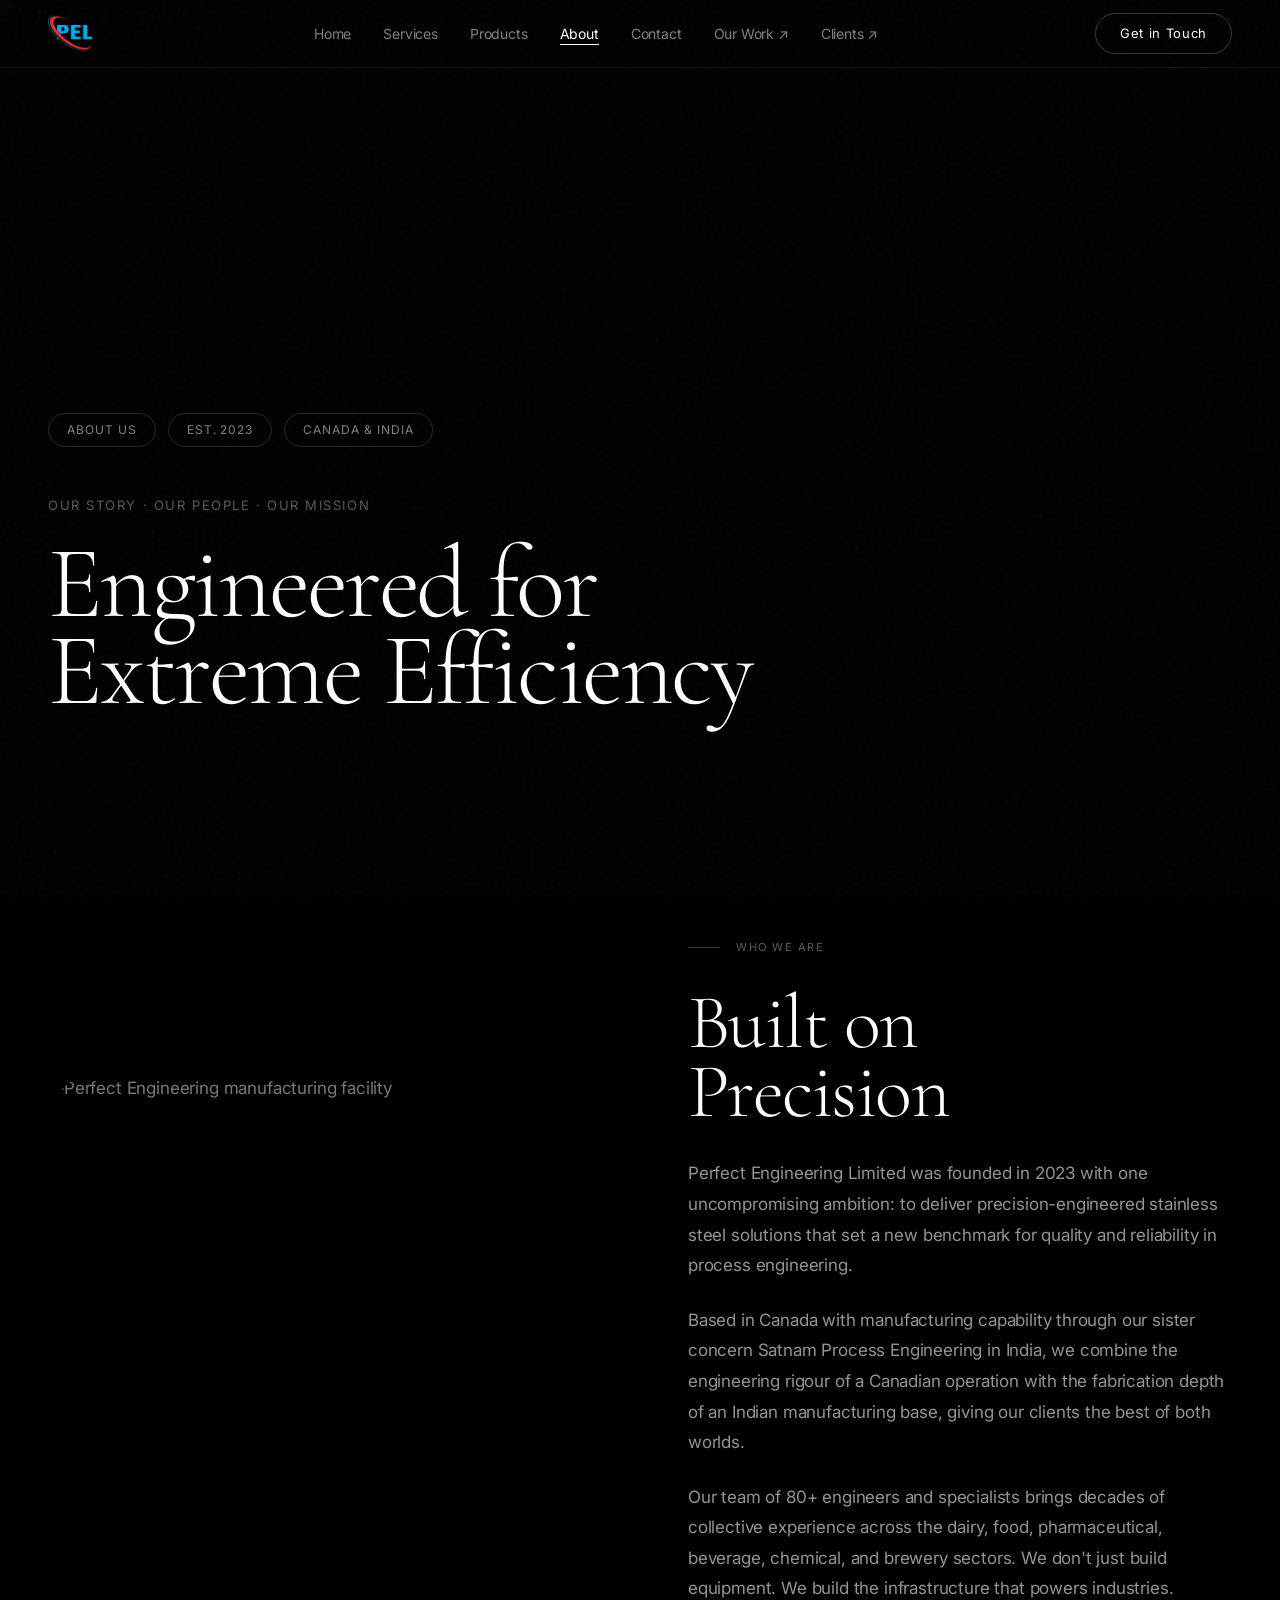
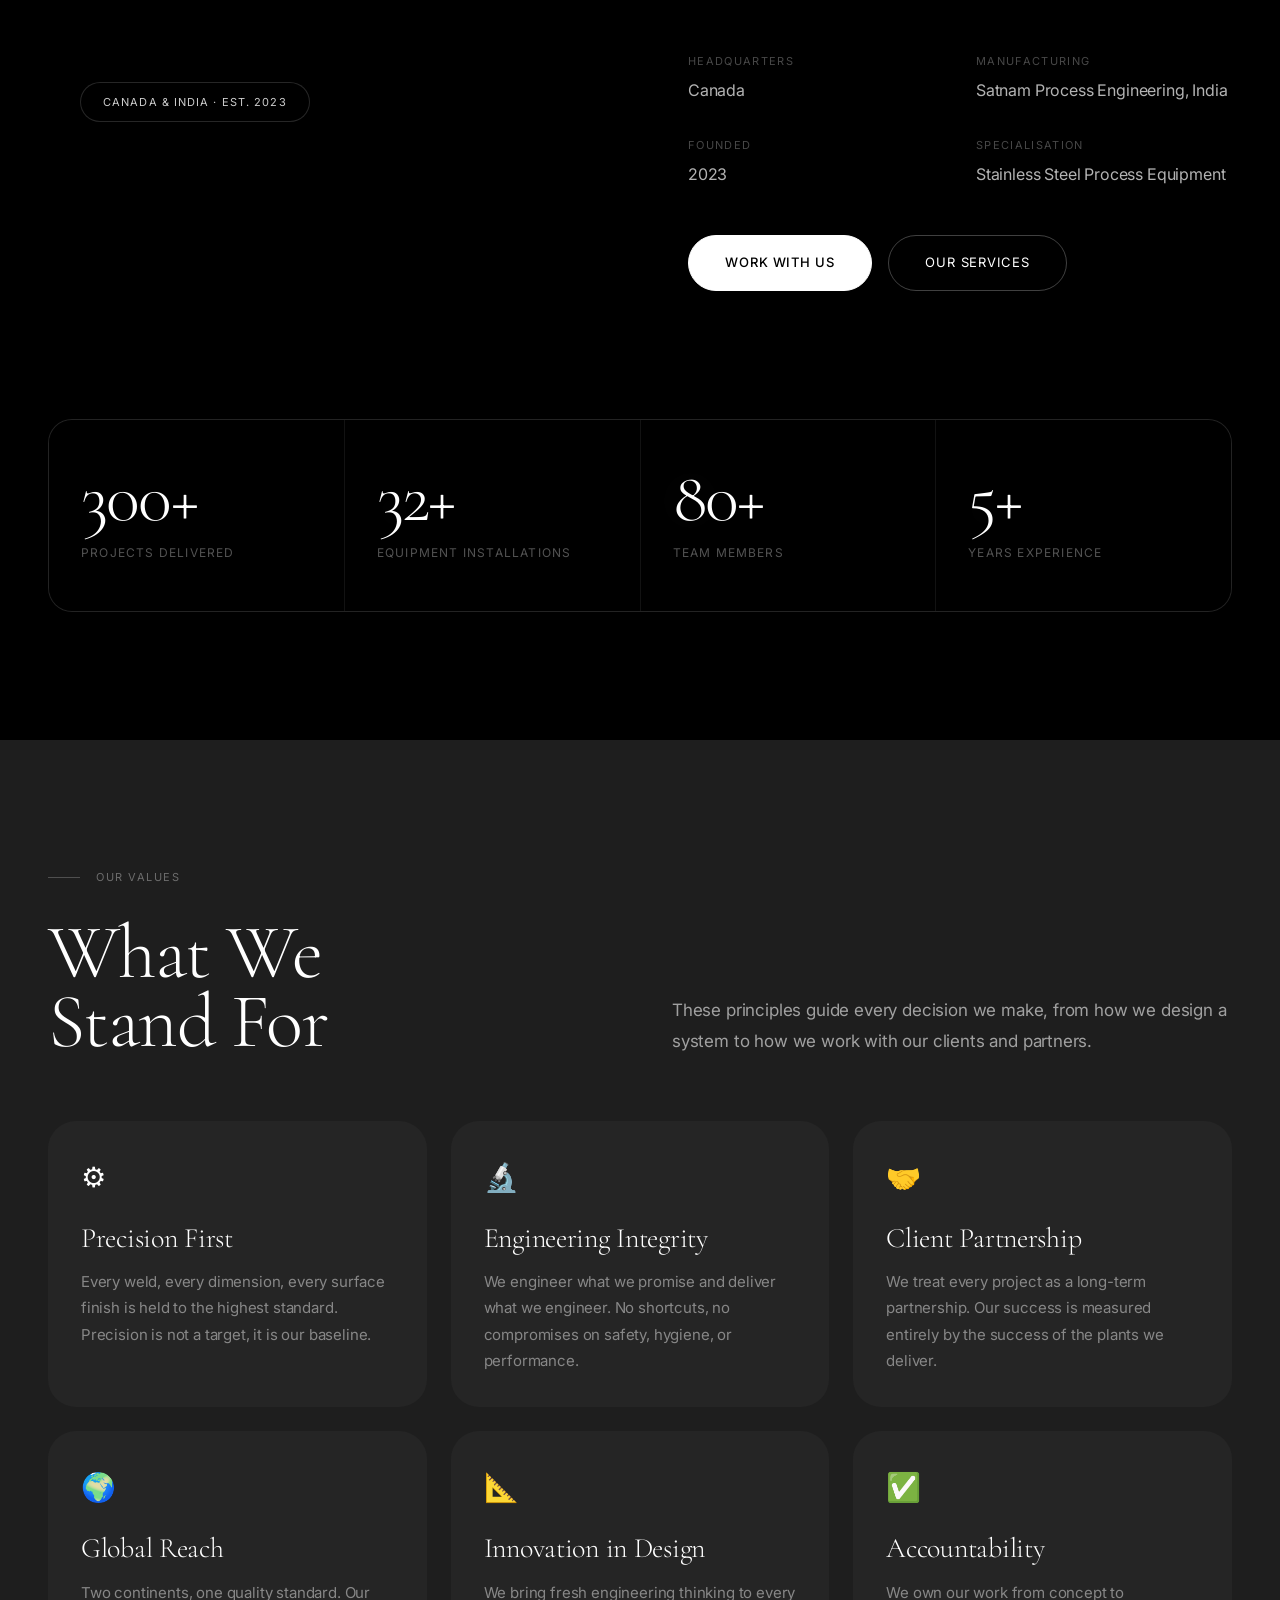
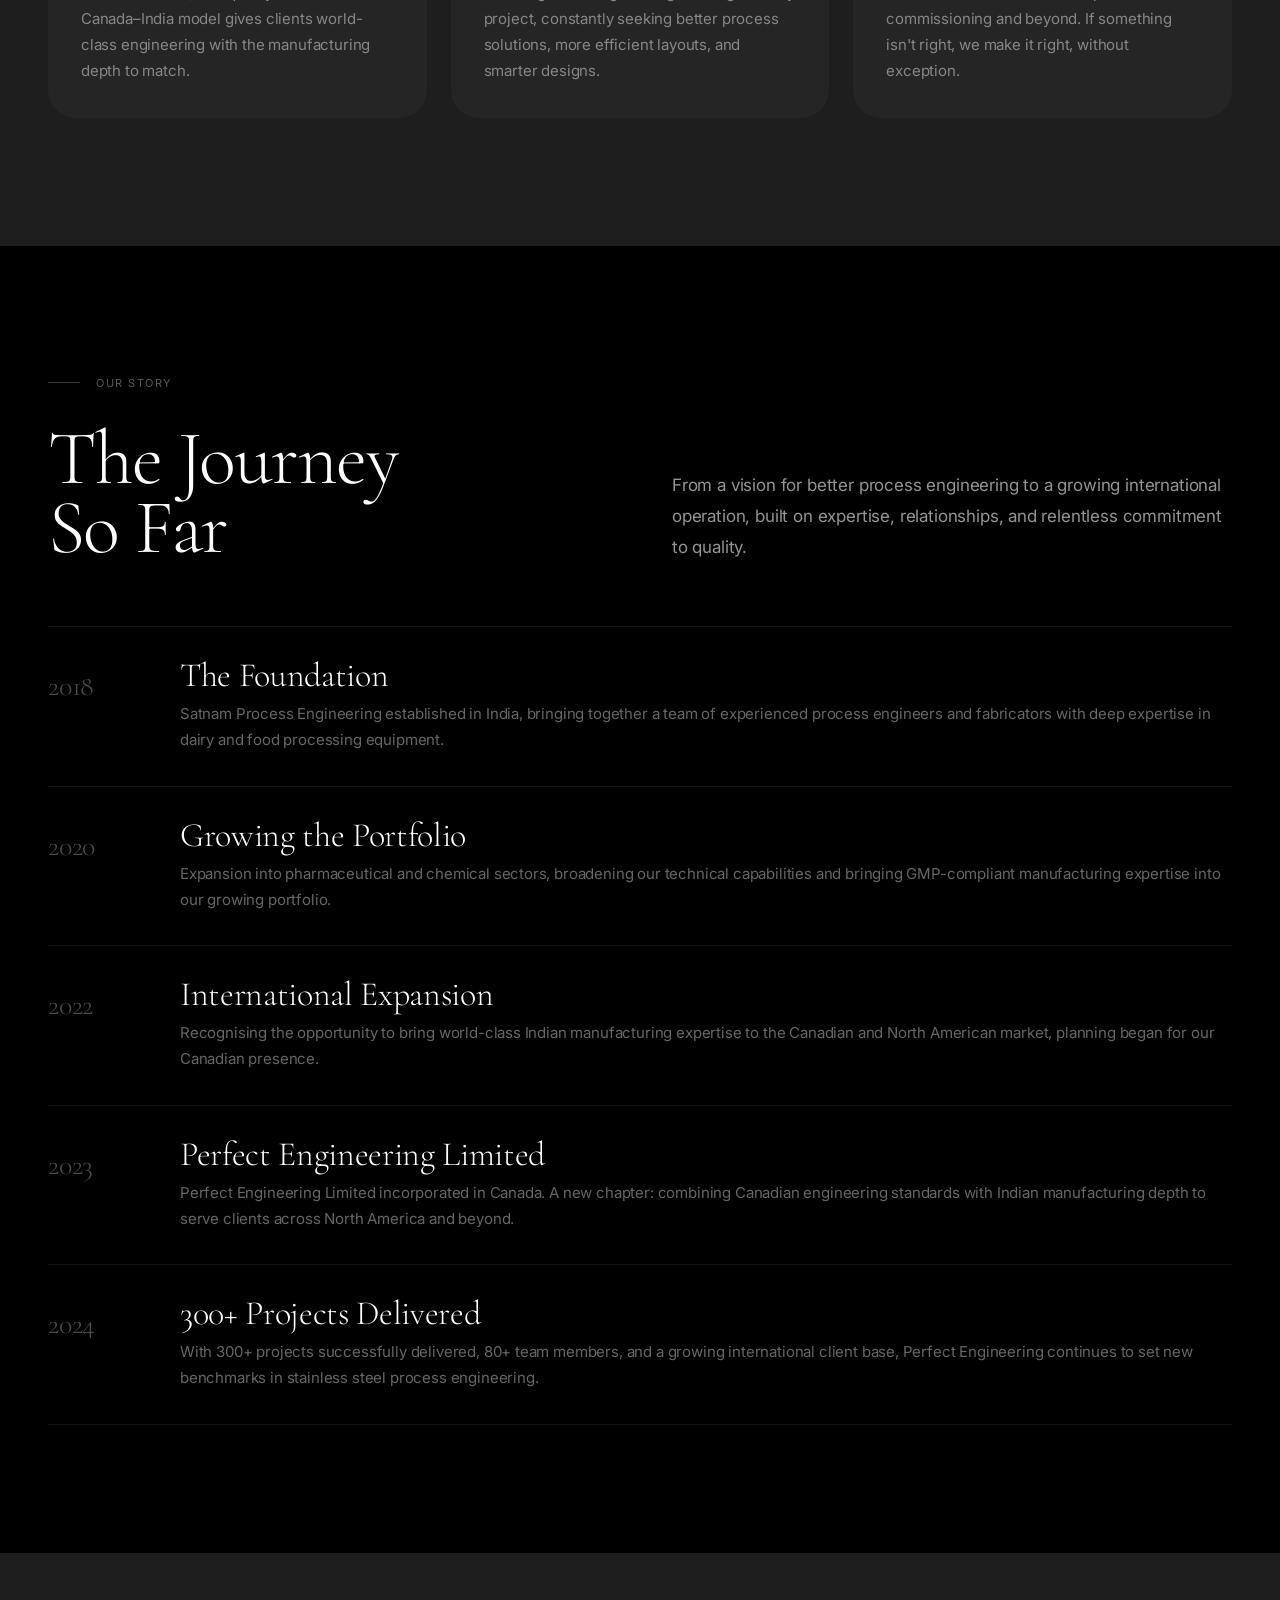
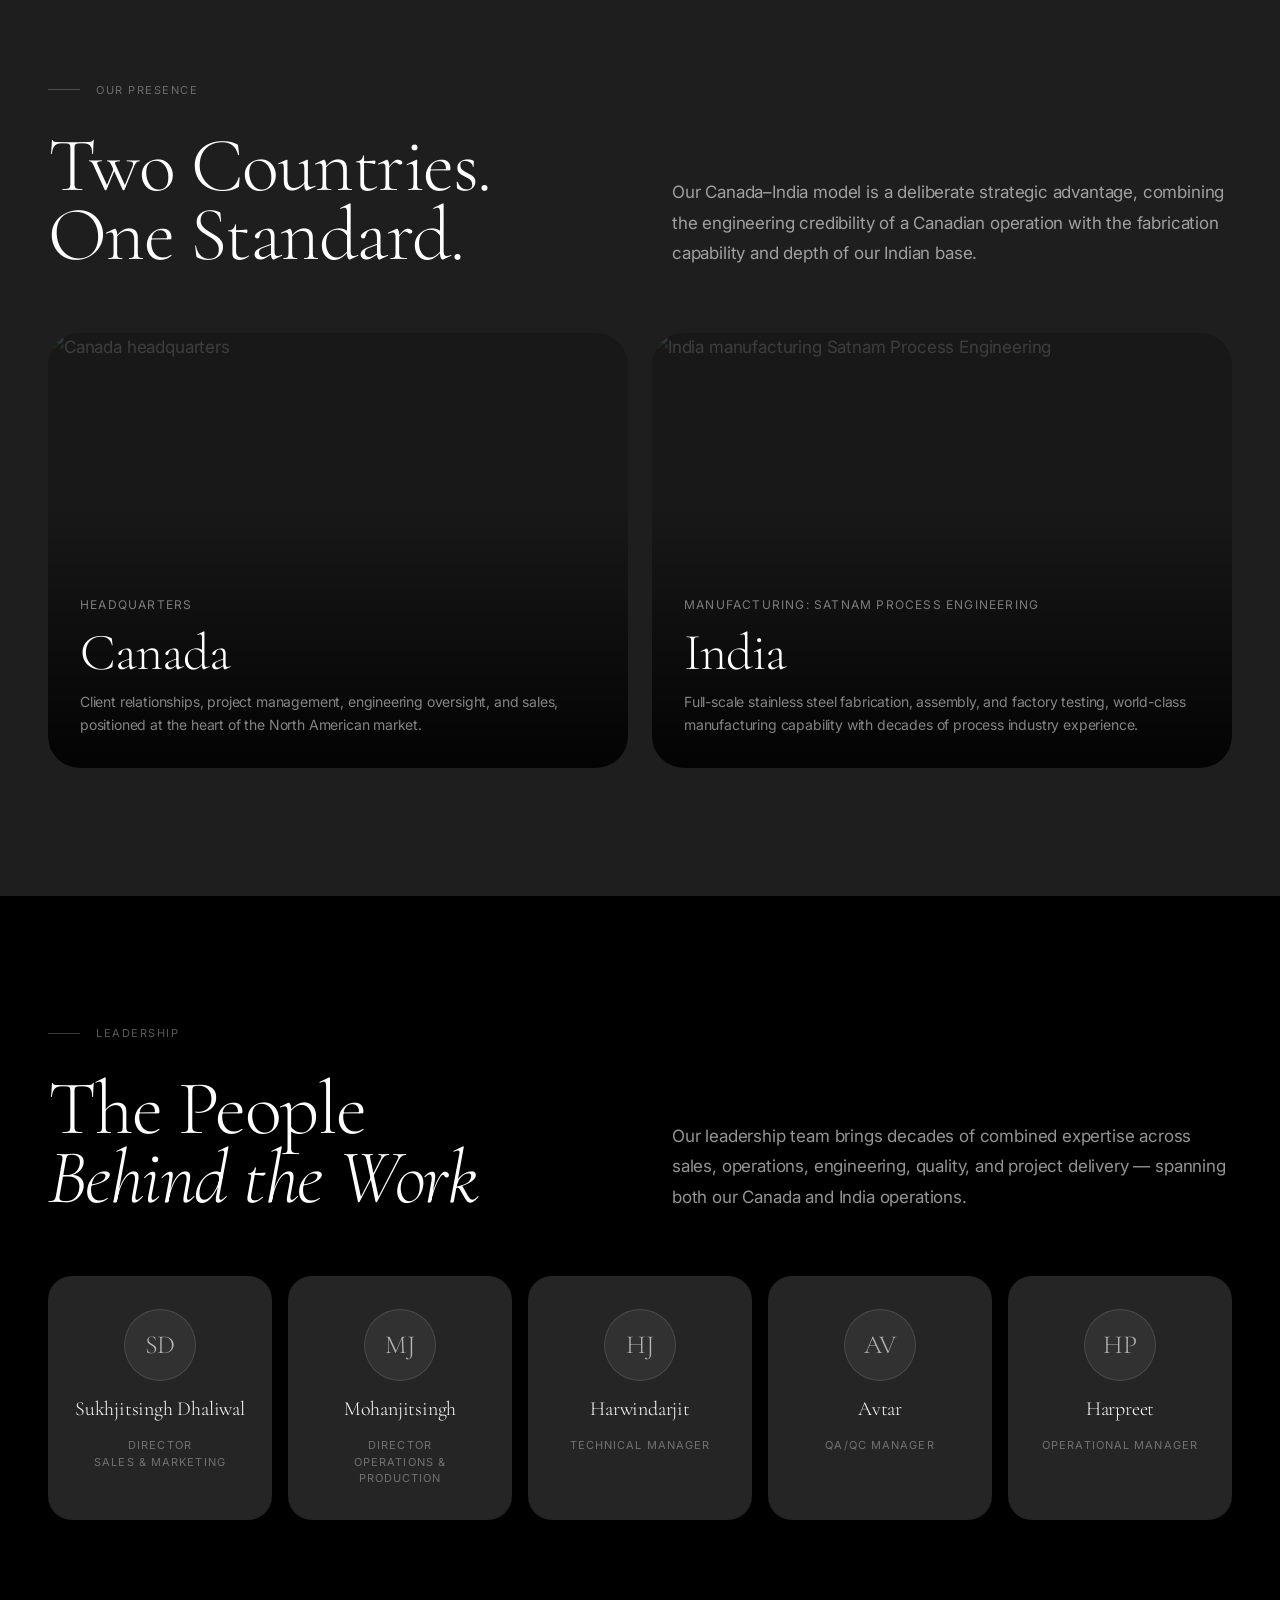
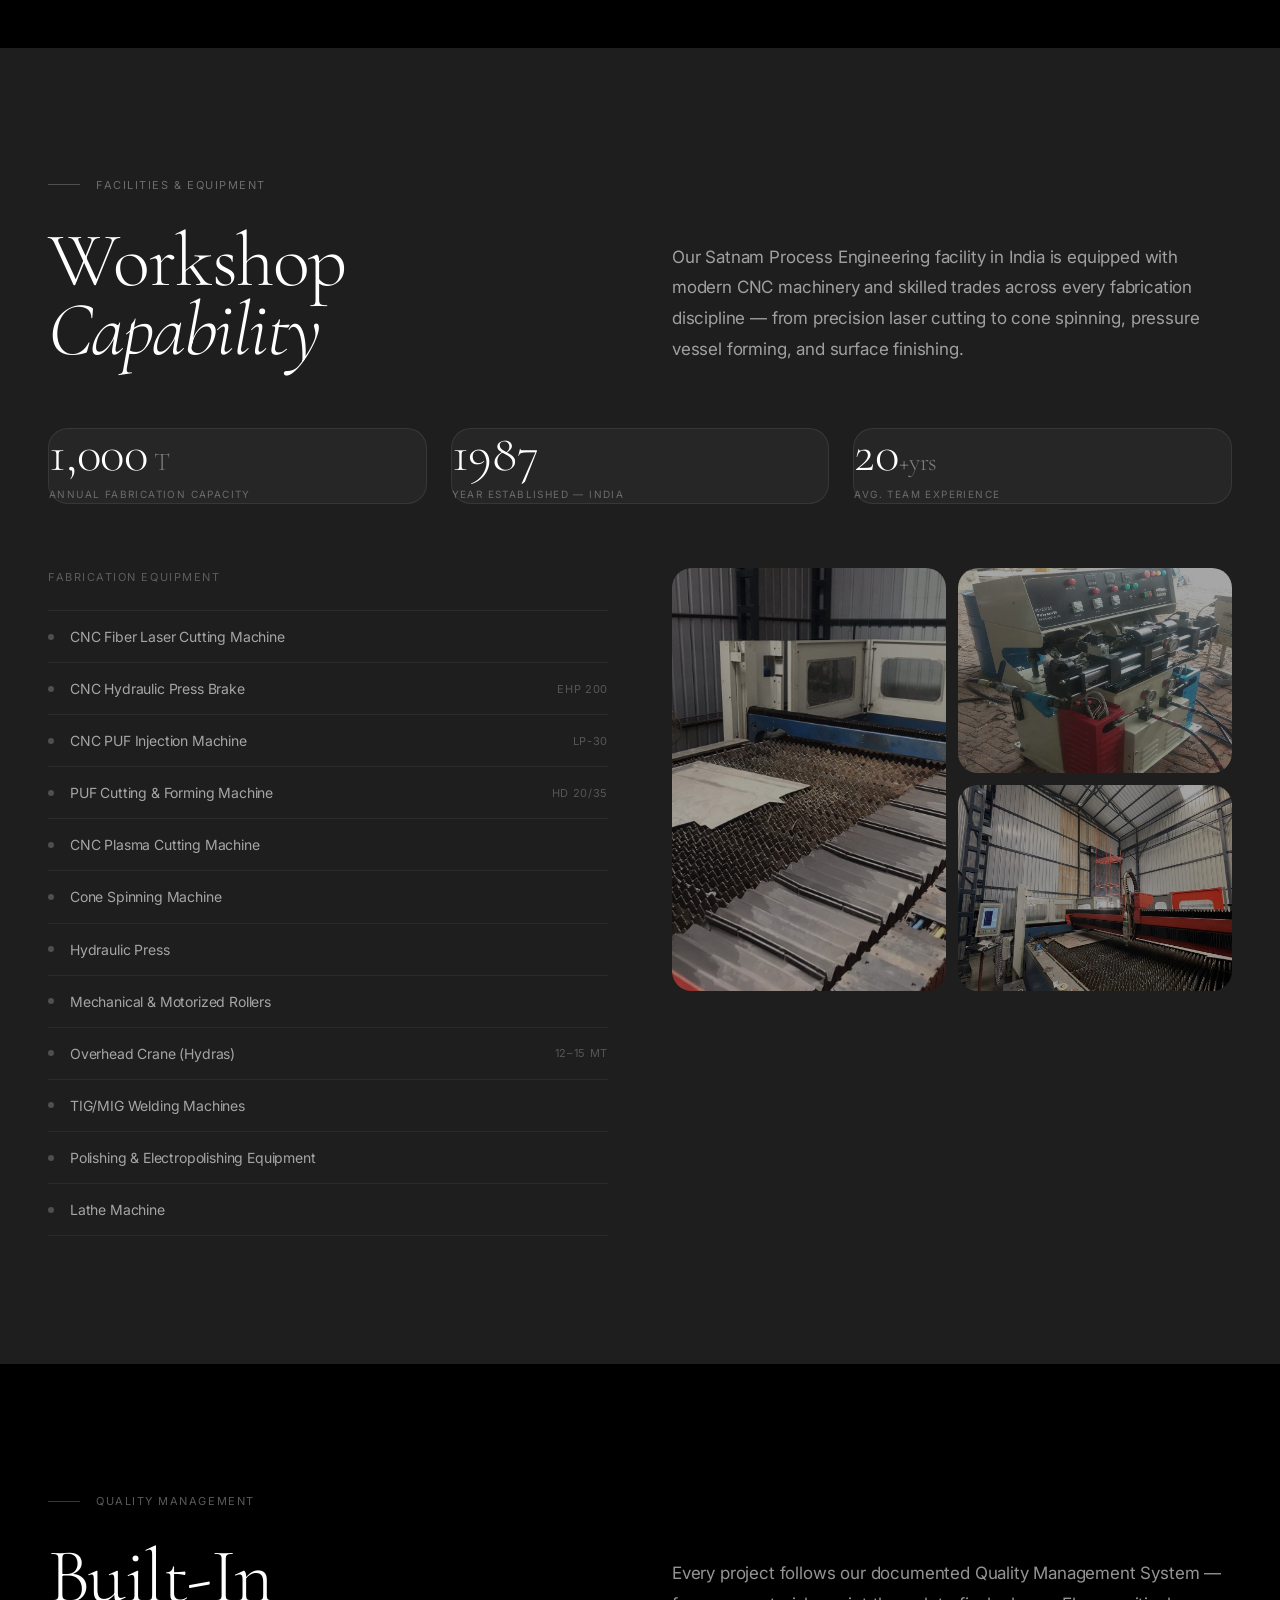
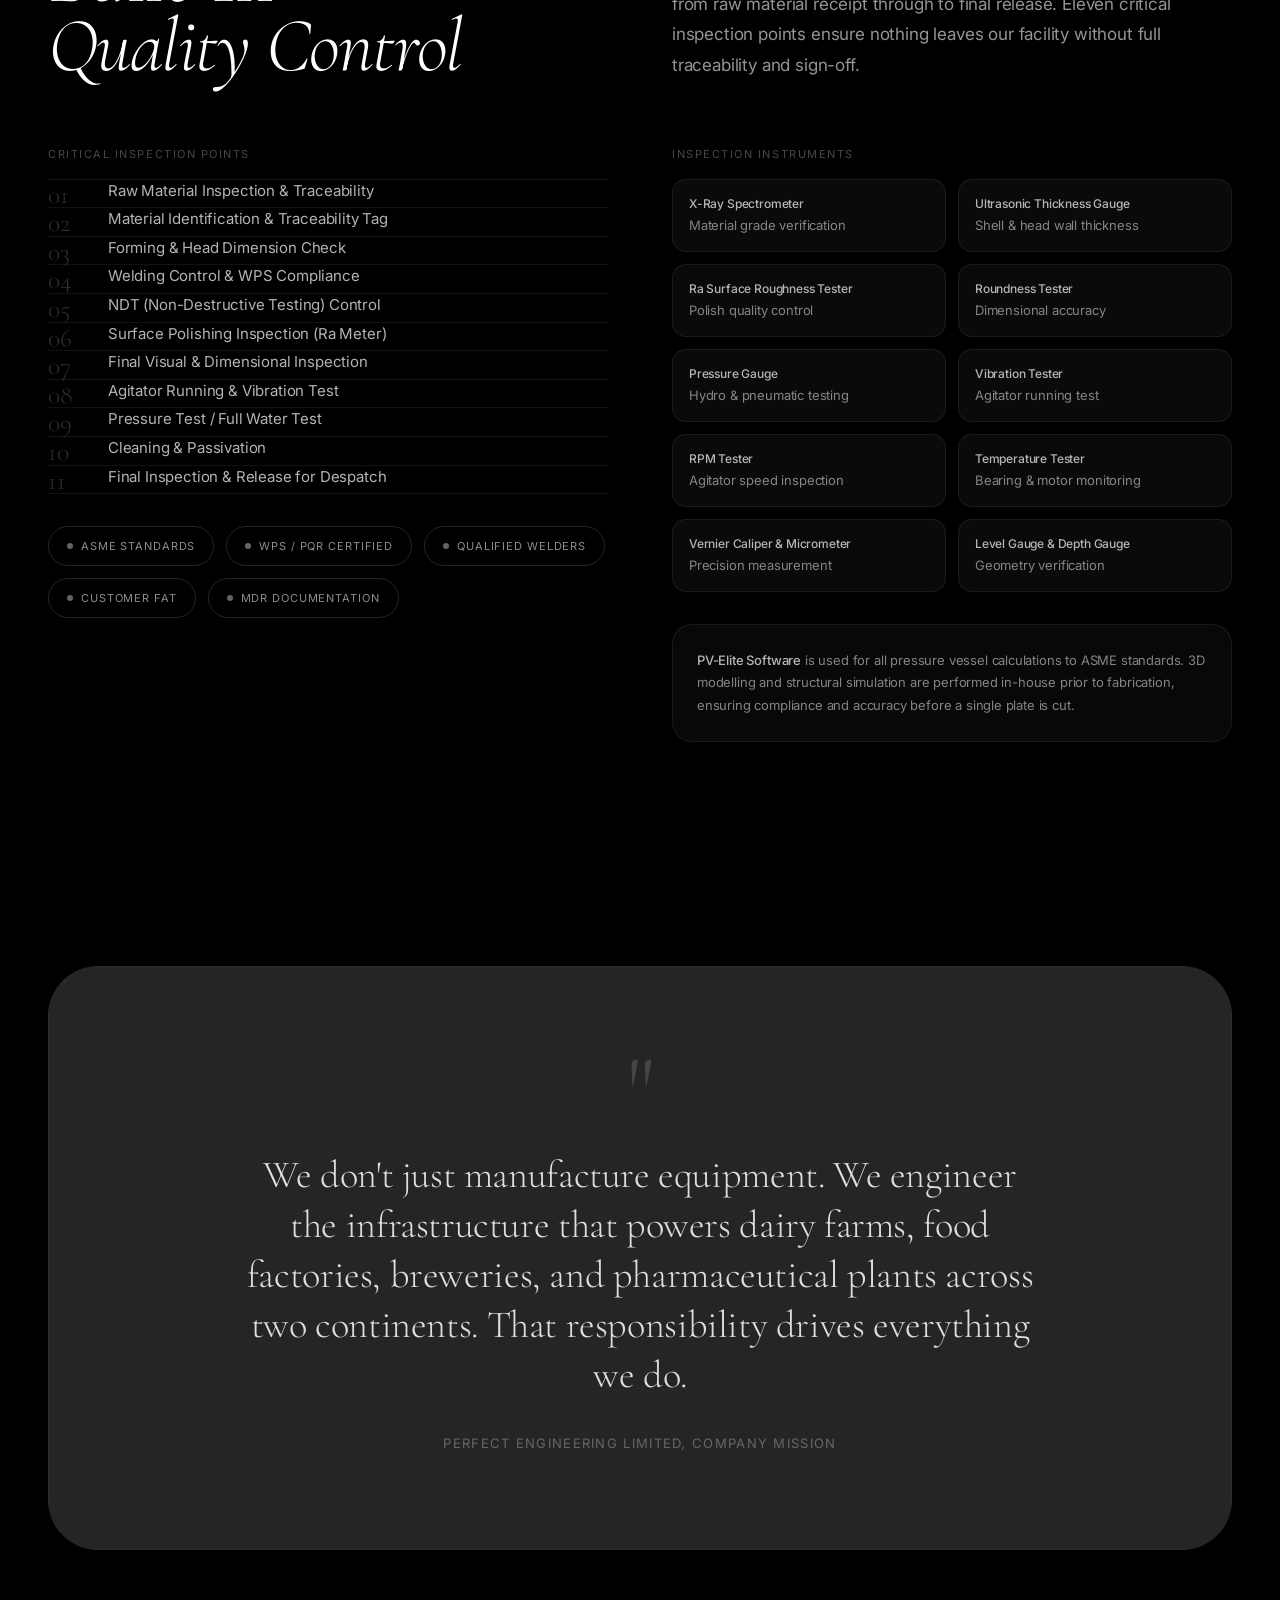
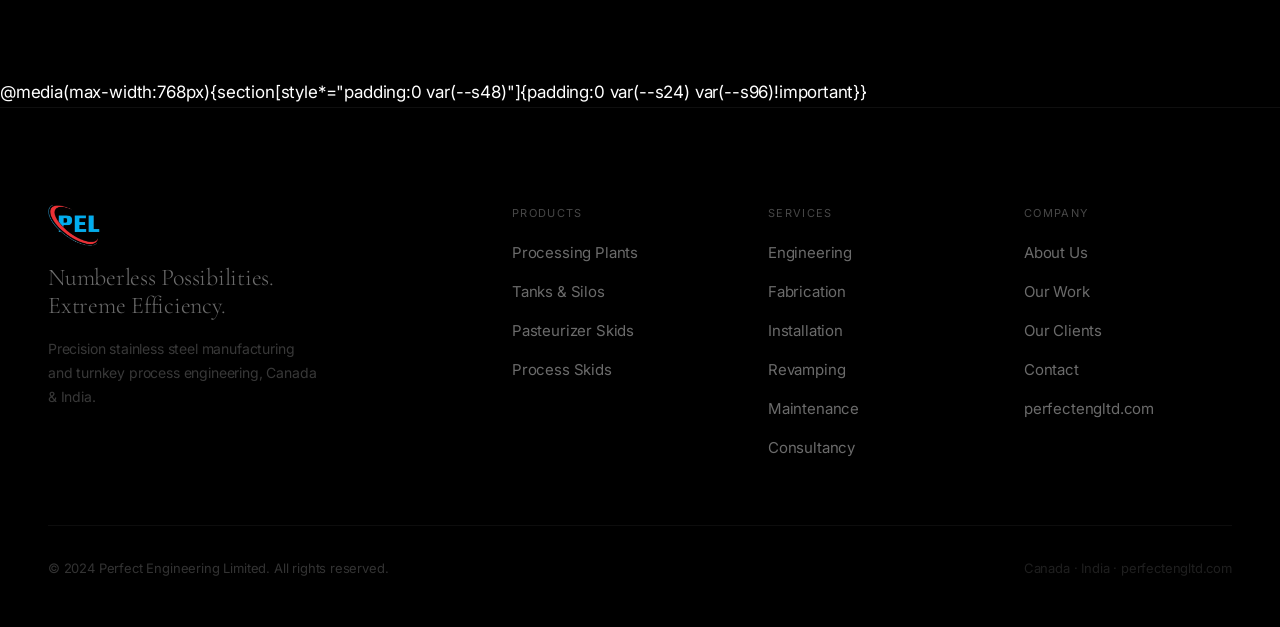
==== commit dae37efd: "Split portfolio into Our Work and Our Clients pages - Create clients.html: dedicated Clients page wi" ====
--- a/about.html
+++ b/about.html
@@ -319,8 +319,9 @@
   <a href="index.html" onclick="closeMob()">Home</a>
   <a href="index.html#services" onclick="closeMob()">Services</a>
   <a href="index.html#products" onclick="closeMob()">Products</a>
-  <a href="index.html#industries" onclick="closeMob()">Industries</a>
   <a href="about.html" onclick="closeMob()">About</a>
+  <a href="portfolio.html" onclick="closeMob()">Our Work</a>
+  <a href="clients.html" onclick="closeMob()">Clients</a>
   <a href="index.html#contact" onclick="closeMob()">Contact</a>
 </div>
 
@@ -330,11 +331,10 @@
     <li><a href="index.html">Home</a></li>
     <li><a href="index.html#services">Services</a></li>
     <li><a href="index.html#products">Products</a></li>
-    <li><a href="index.html#industries">Industries</a></li>
     <li><a href="about.html" class="cur">About</a></li>
     <li><a href="index.html#contact">Contact</a></li>
-    <li><a href="about.html" class="cur page-link">Full Story ↗</a></li>
-    <li><a href="portfolio.html" class="page-link">Portfolio ↗</a></li>
+    <li><a href="portfolio.html" class="page-link">Our Work ↗</a></li>
+    <li><a href="clients.html" class="page-link">Clients ↗</a></li>
   </ul>
   <div style="display:flex;align-items:center;gap:var(--s16)">
     <a href="index.html#contact" class="ncta">Get in Touch</a>
@@ -730,7 +730,8 @@
         <div class="fctitle">Company</div>
         <ul class="flinks">
           <li><a href="about.html">About Us</a></li>
-          <li><a href="index.html#industries">Industries</a></li>
+          <li><a href="portfolio.html">Our Work</a></li>
+          <li><a href="clients.html">Our Clients</a></li>
           <li><a href="index.html#contact">Contact</a></li>
           <li><a href="https://www.perfectengltd.com" target="_blank">perfectengltd.com</a></li>
         </ul>
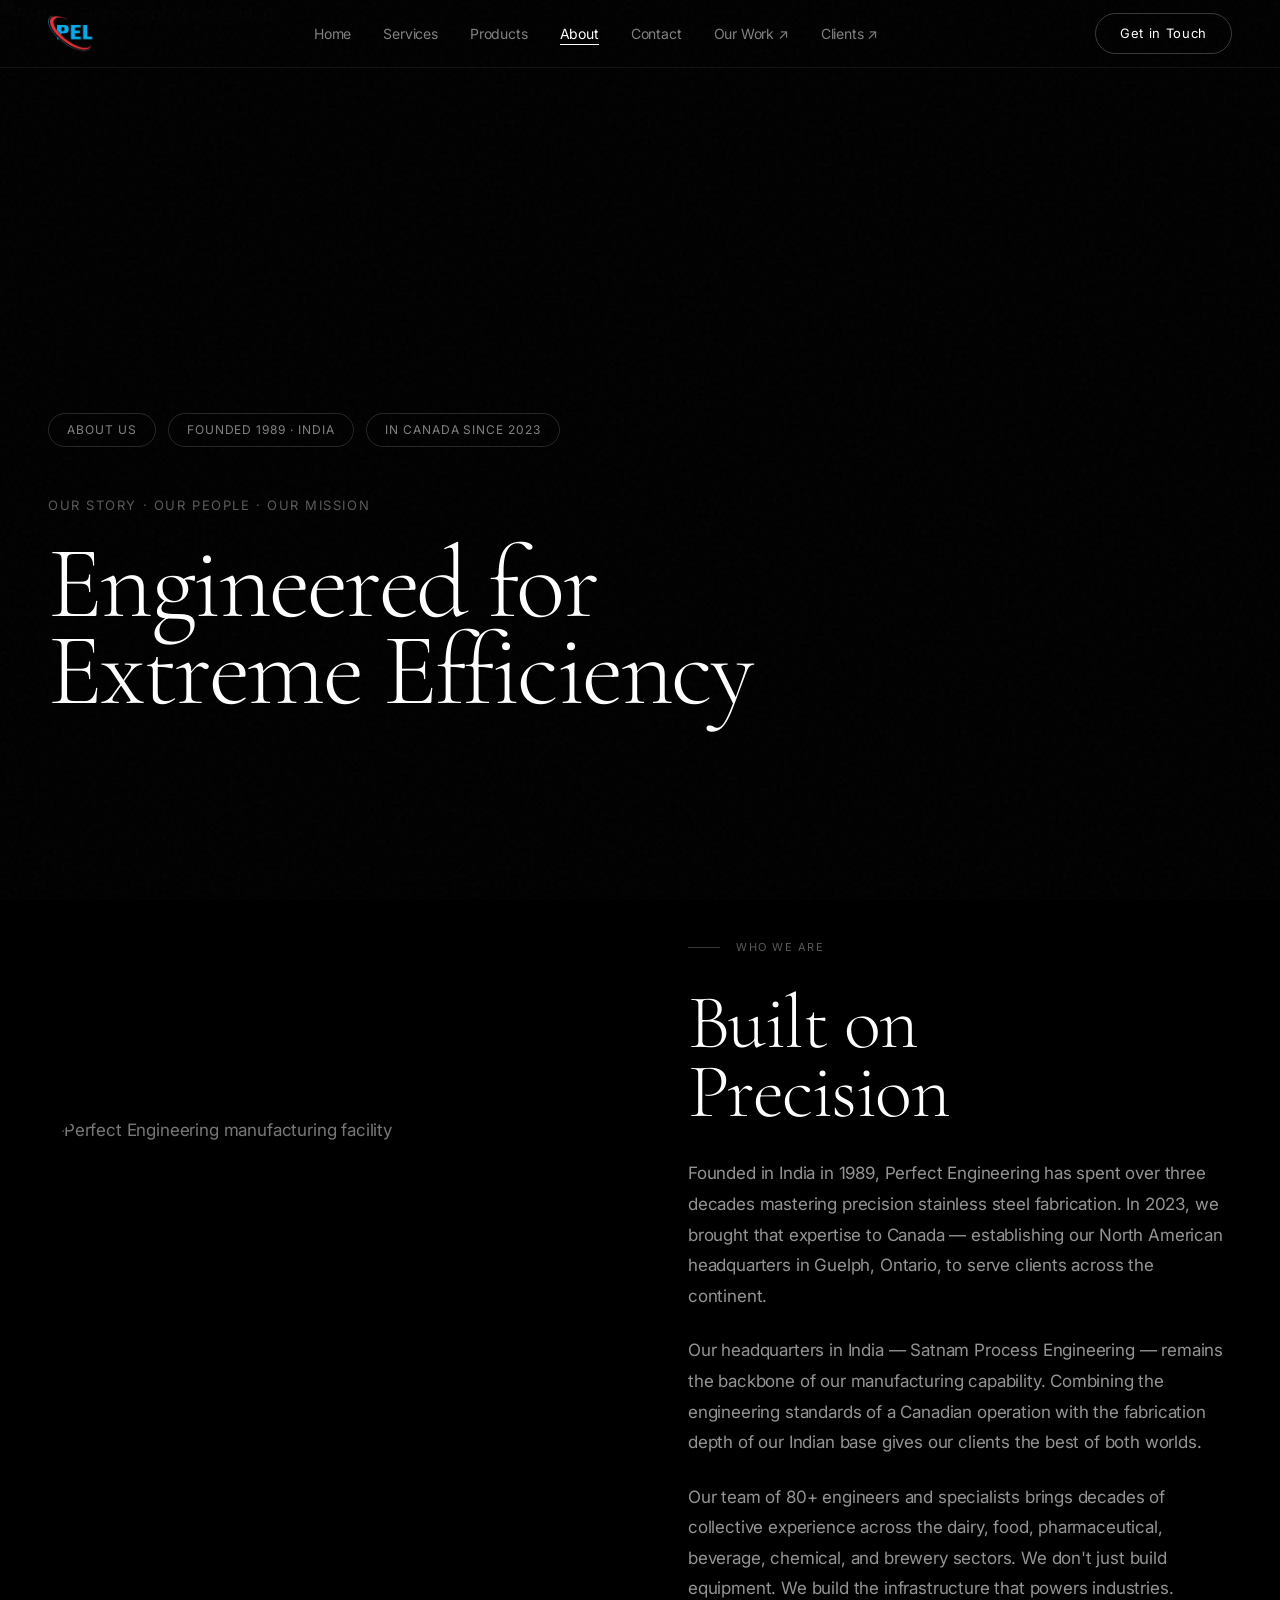
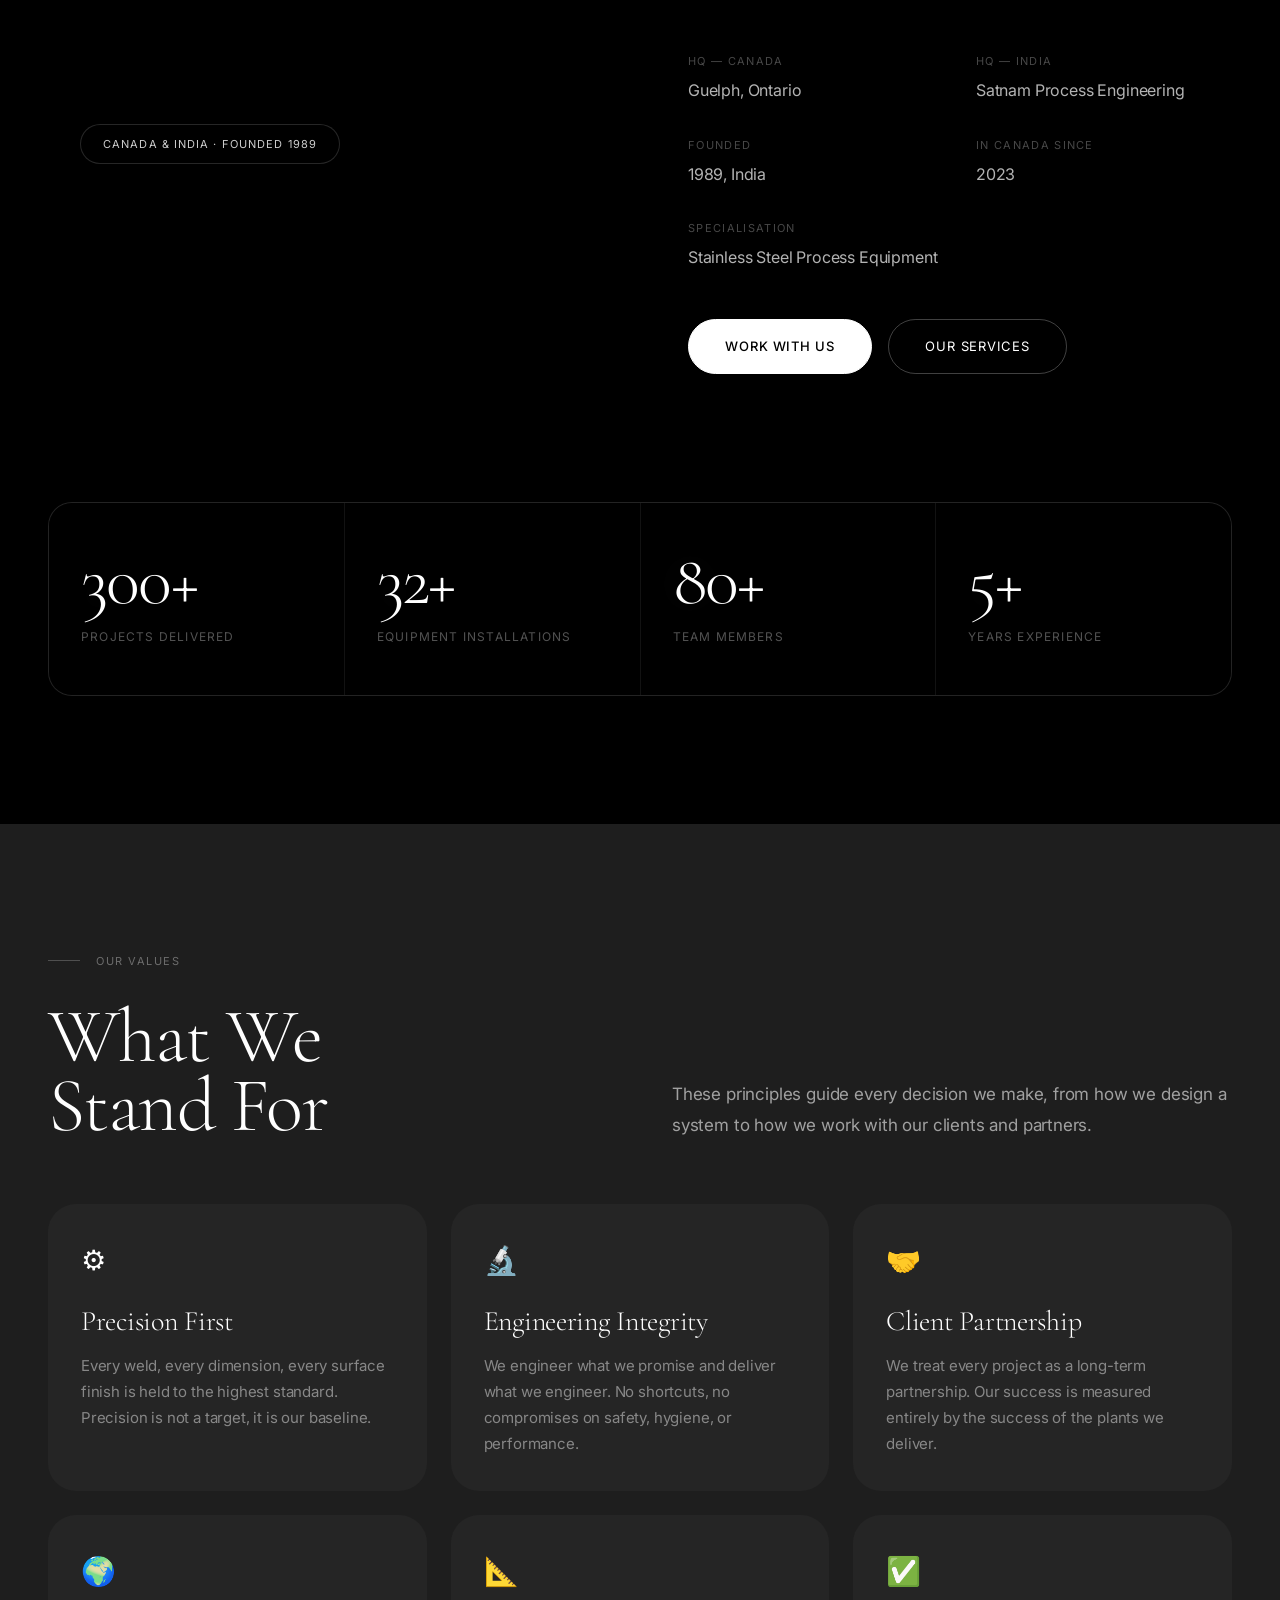
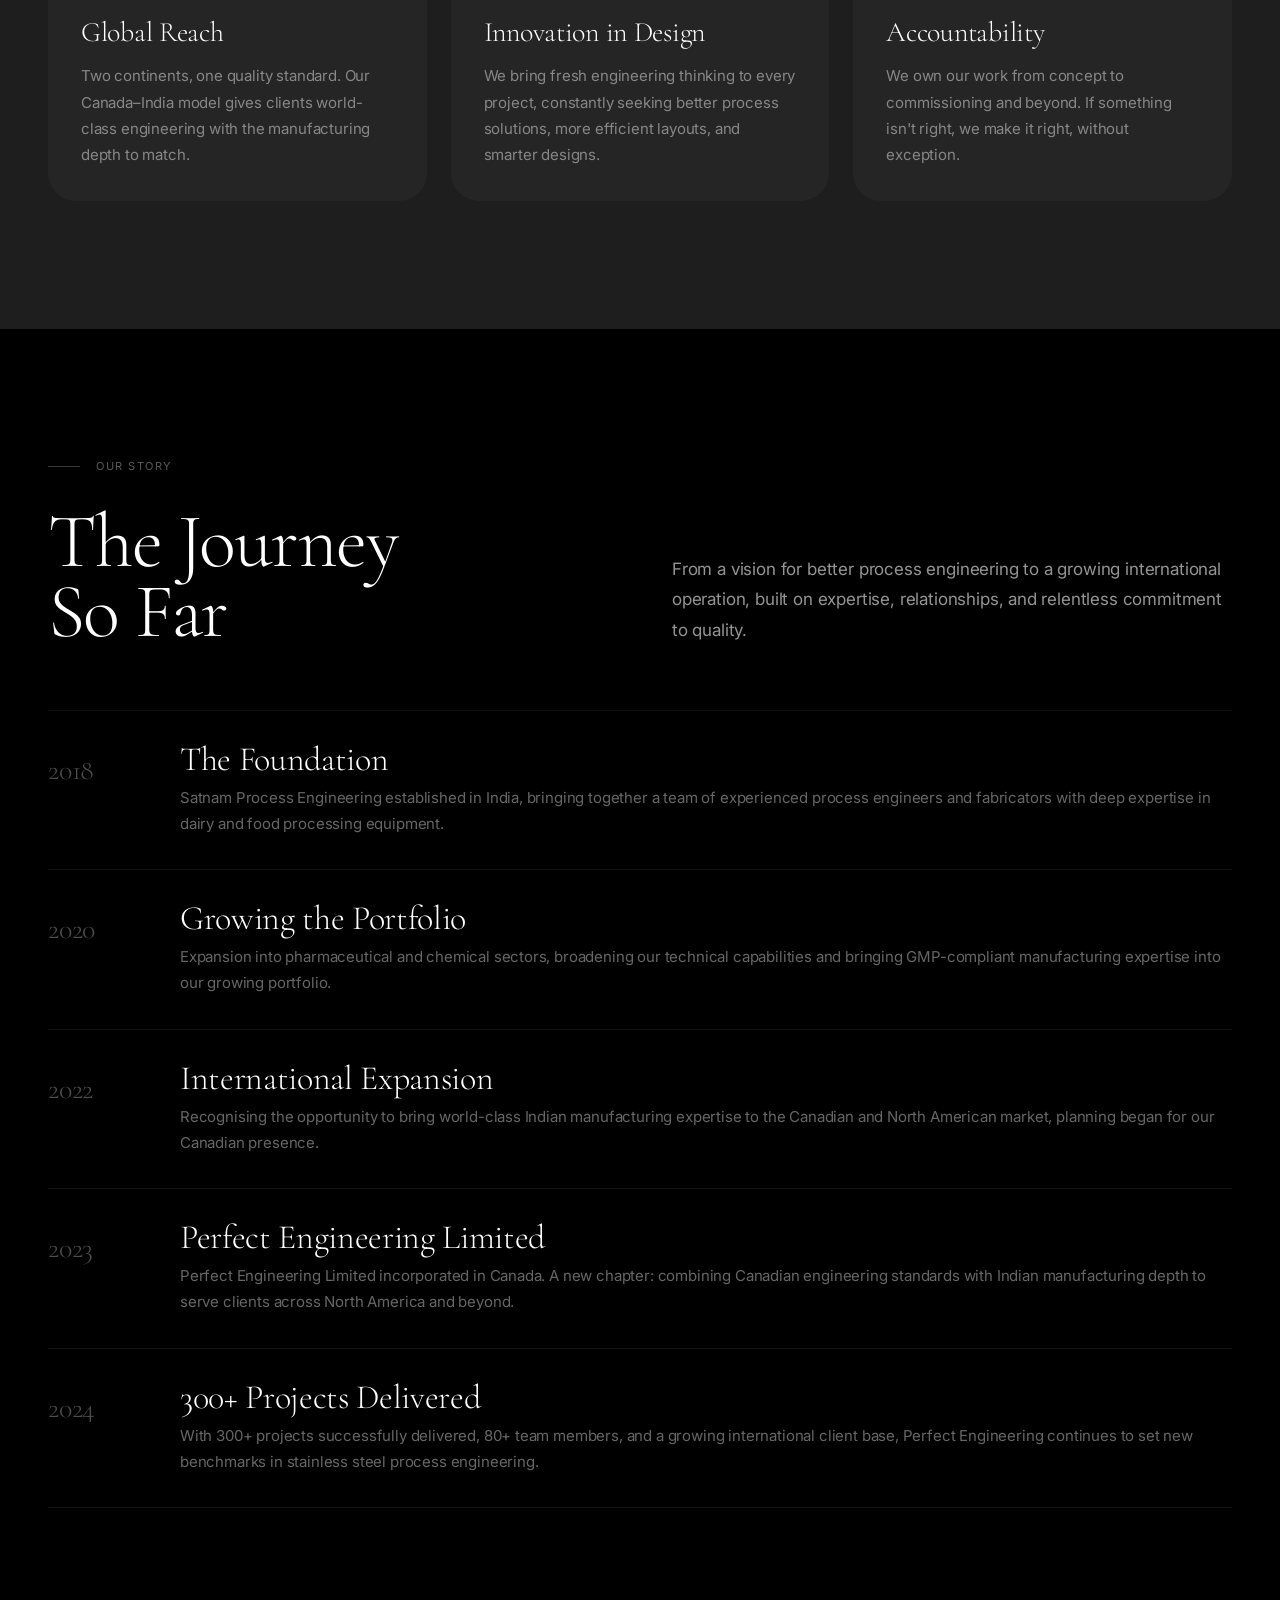
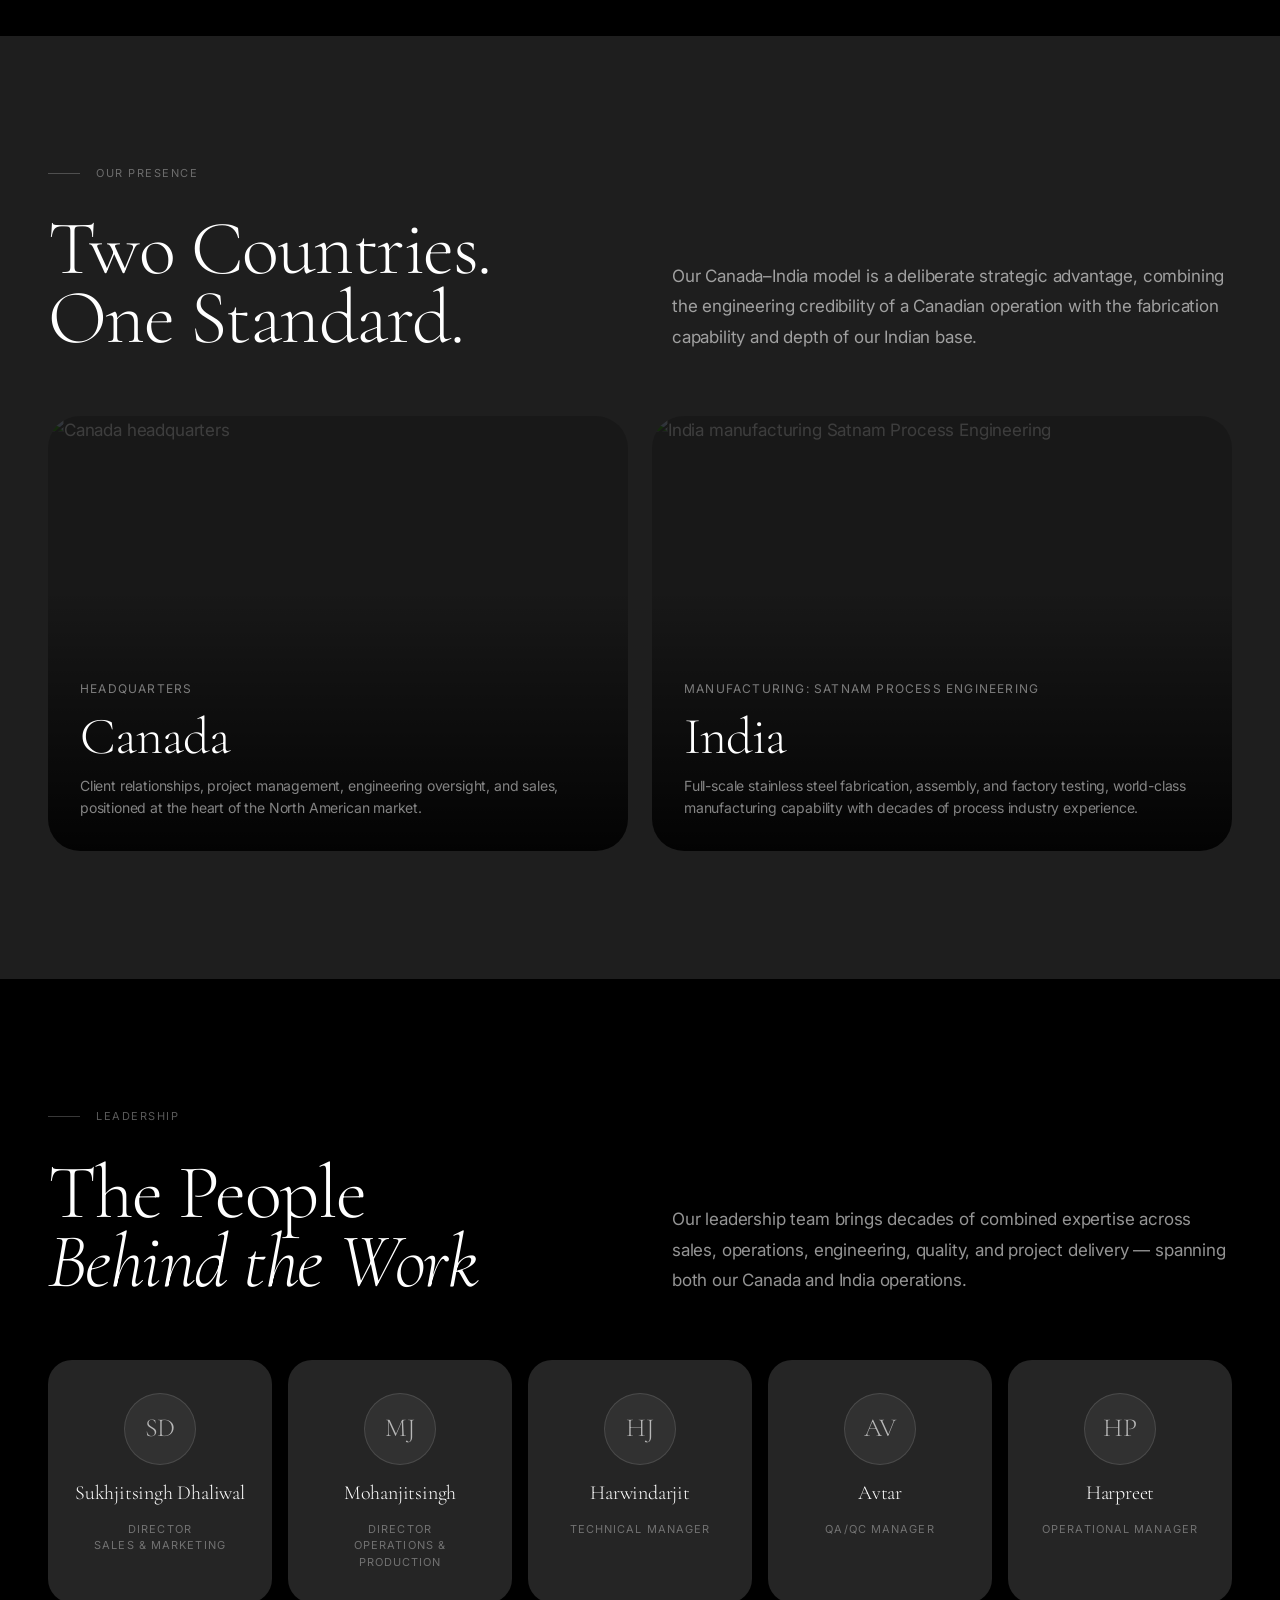
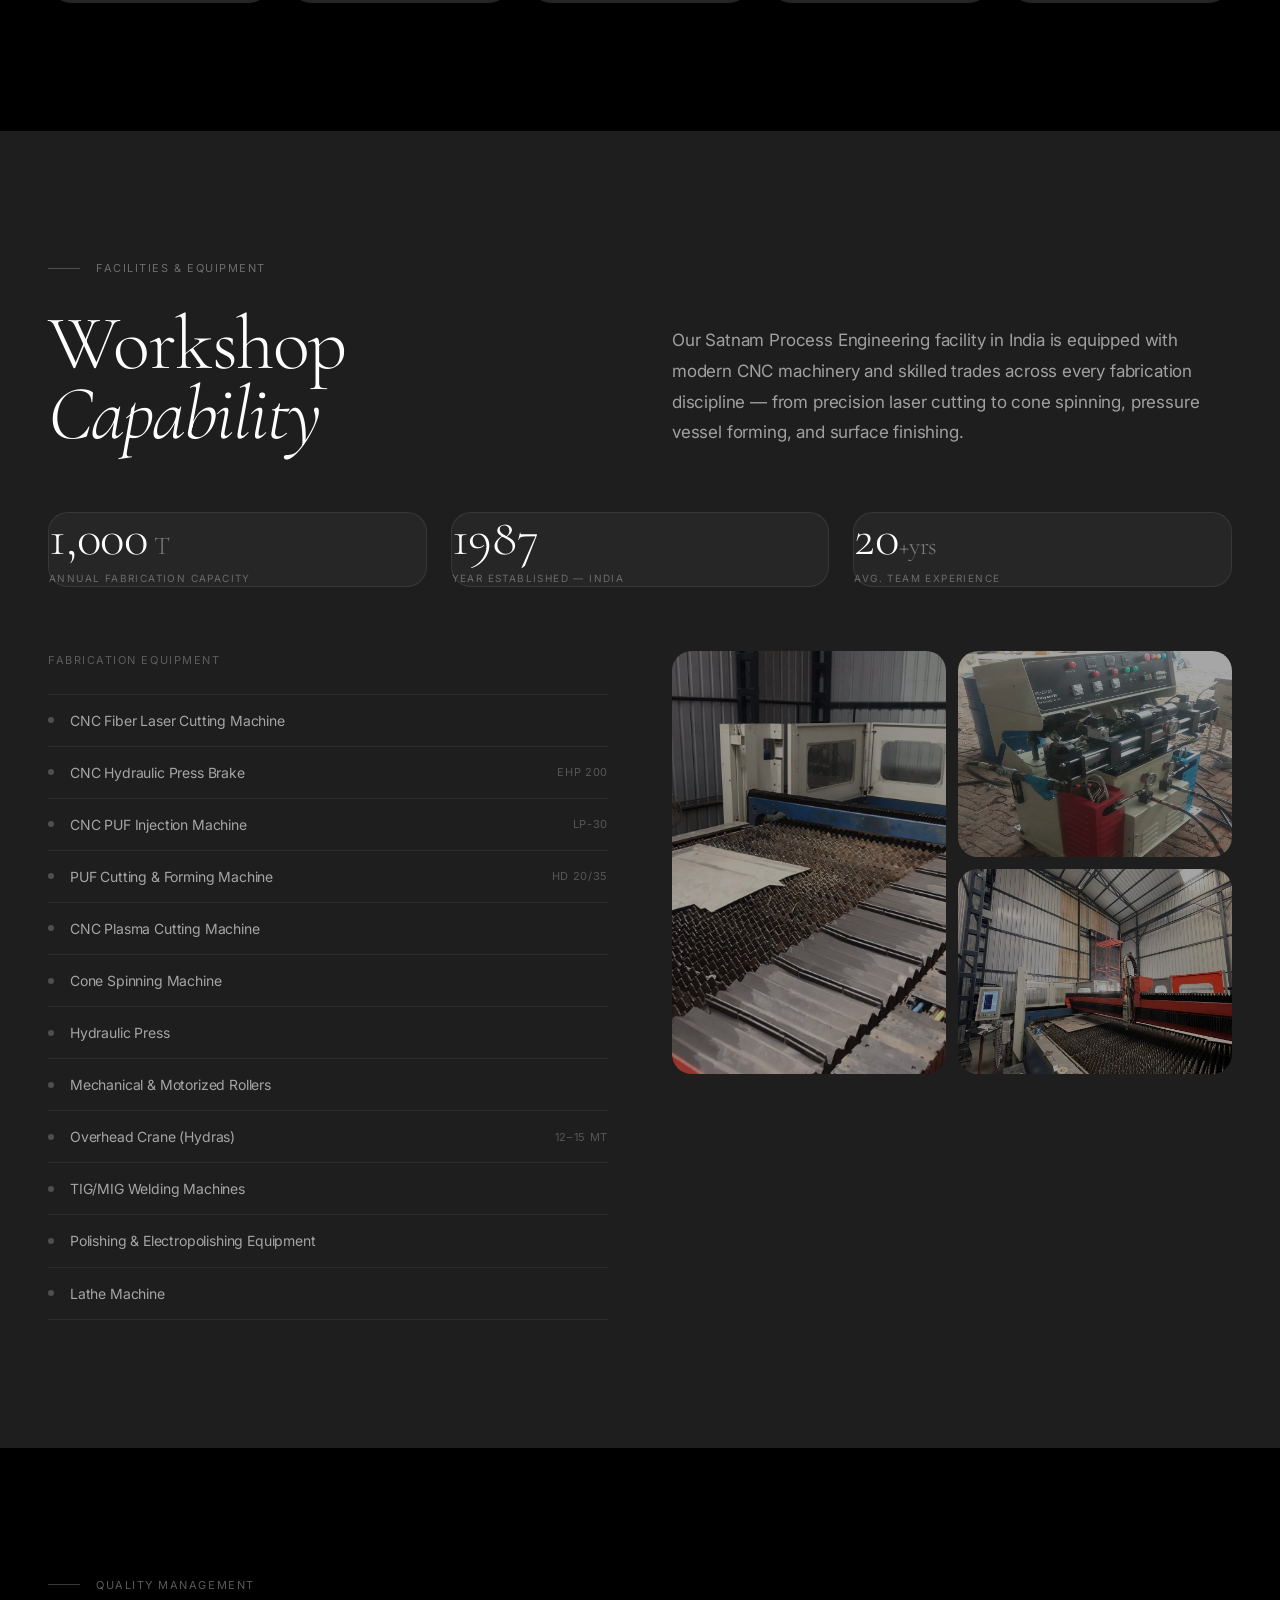
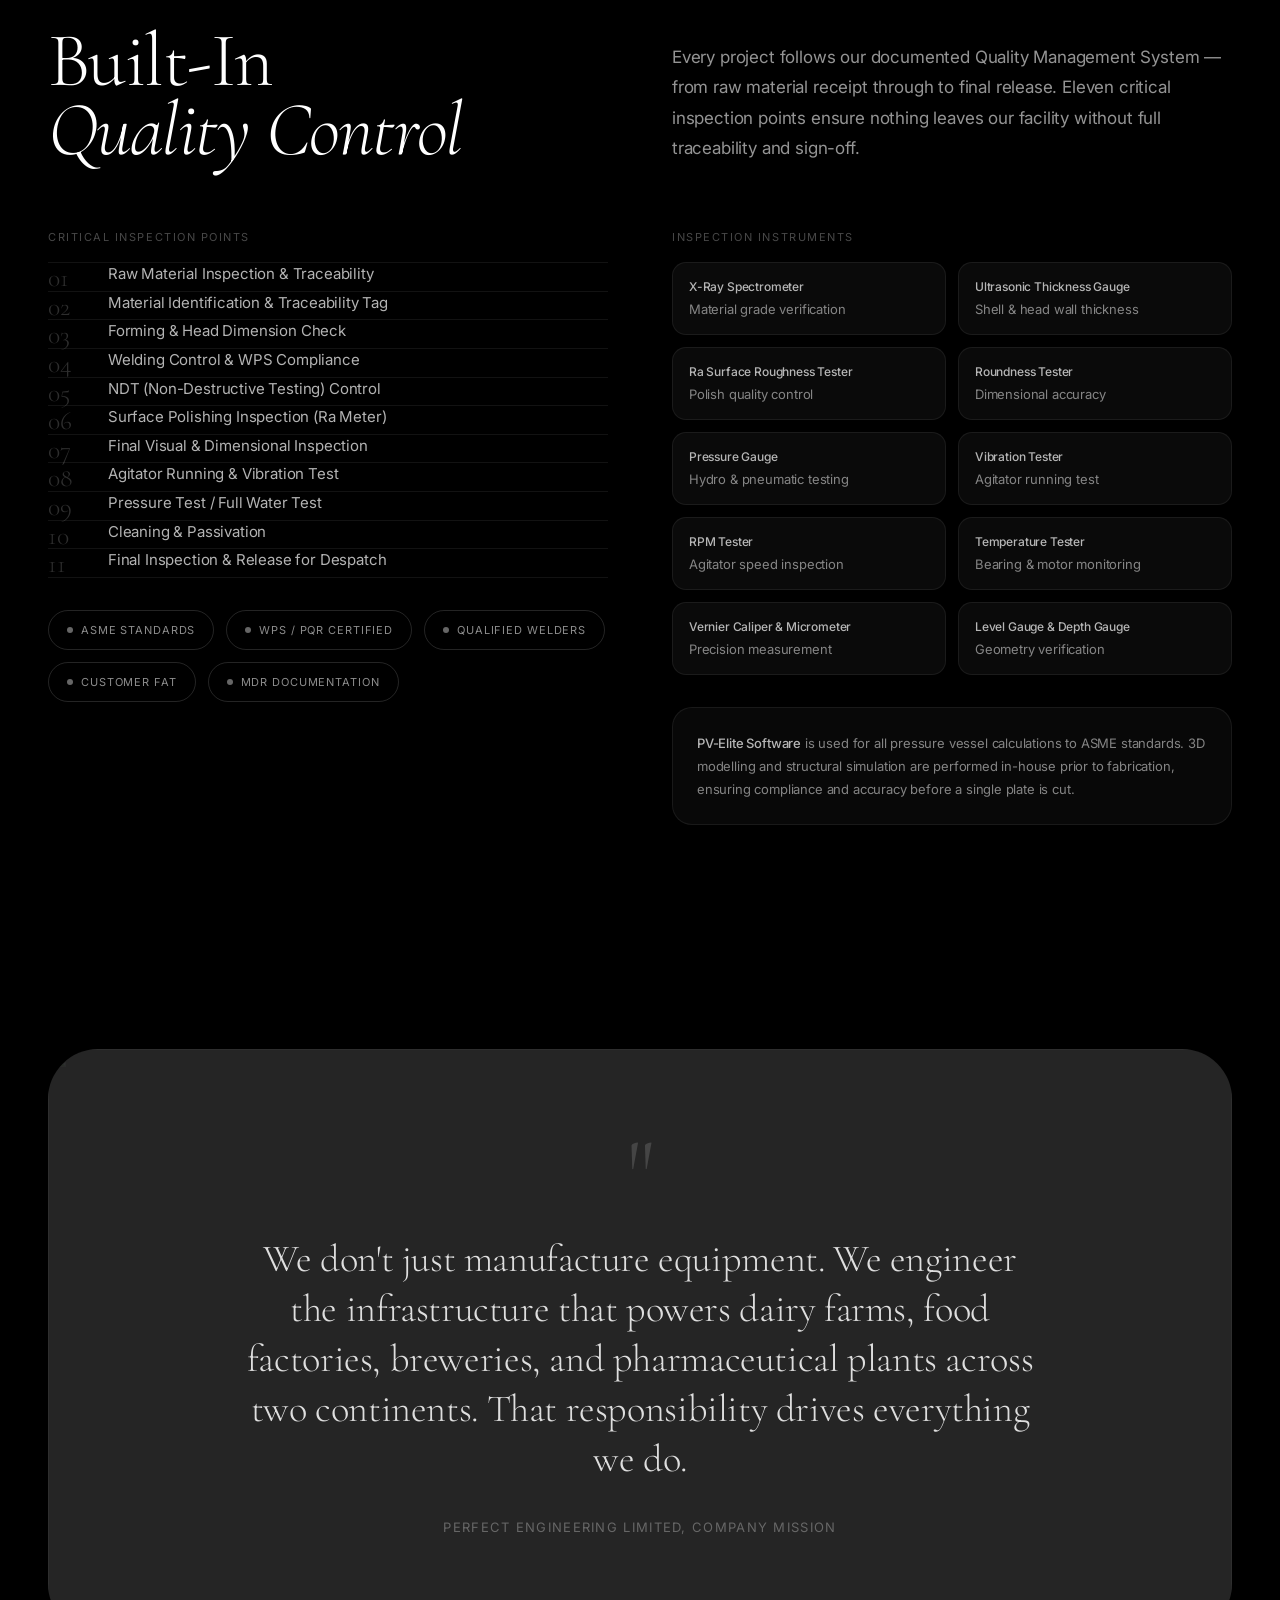
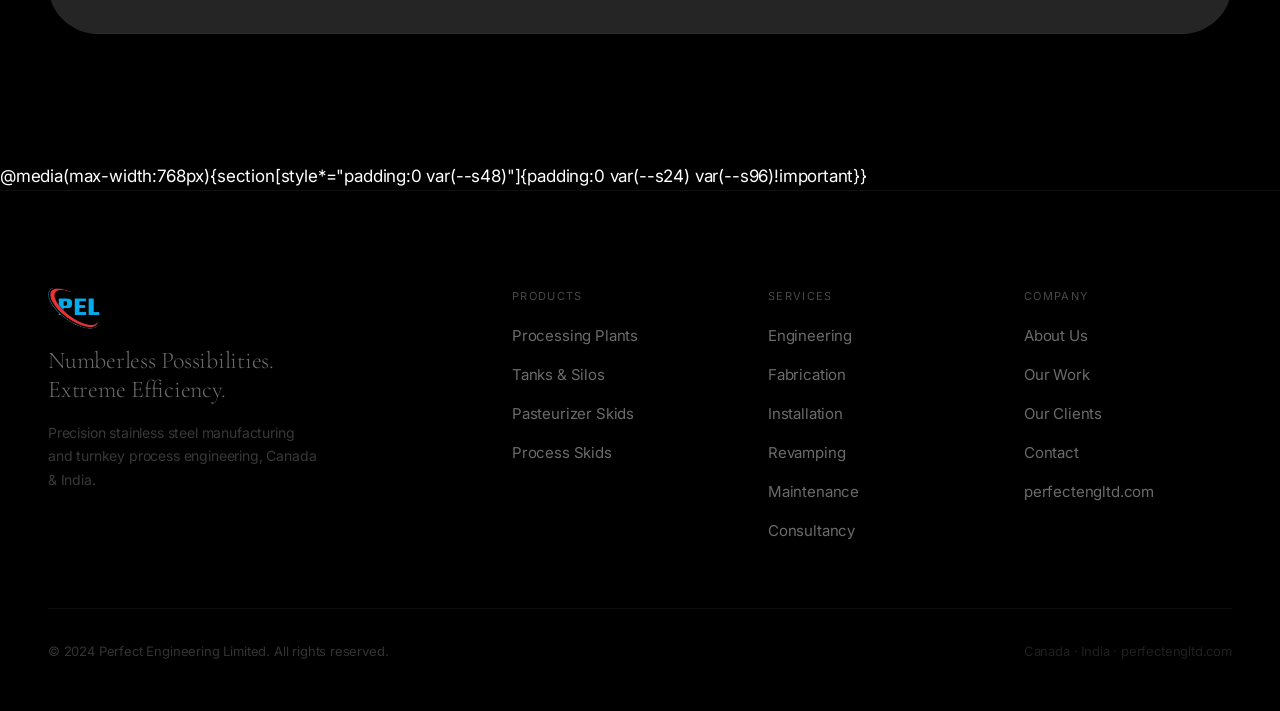
==== commit 7bb574f3: "Add 'Founded 1989 India' and 'In Canada since 2023' throughout site Co-Authored-By: Claude Sonnet 4." ====
--- a/about.html
+++ b/about.html
@@ -350,8 +350,8 @@
   <div class="hcont">
     <div style="display:flex;flex-wrap:wrap;gap:var(--s12);margin-bottom:var(--s48)">
       <span class="pill hero-reveal d1">About Us</span>
-      <span class="pill hero-reveal d2">Est. 2023</span>
-      <span class="pill hero-reveal d3">Canada &amp; India</span>
+      <span class="pill hero-reveal d2">Founded 1989 · India</span>
+      <span class="pill hero-reveal d3">In Canada Since 2023</span>
     </div>
     <p class="hero-reveal d2" style="font-size:13px;letter-spacing:.12em;text-transform:uppercase;color:rgba(255,255,255,.35);margin-bottom:var(--s24)">Our Story · Our People · Our Mission</p>
     <h1 class="disp hero-reveal d3" style="max-width:900px">Engineered for<br/>Extreme Efficiency</h1>
@@ -364,18 +364,19 @@
     <div class="mlayout">
       <div class="mwrap sr-left">
         <img src="https://images.unsplash.com/photo-1504307651254-35680f356dfd?w=900&q=80" alt="Perfect Engineering manufacturing facility"/>
-        <div class="mbadge">Canada &amp; India · Est. 2023</div>
+        <div class="mbadge">Canada &amp; India · Founded 1989</div>
       </div>
       <div class="sr sd2">
         <div class="ey"><div class="eline"></div><span class="etxt">Who We Are</span></div>
         <h2 class="hd" style="margin-bottom:var(--s32)">Built on<br/>Precision</h2>
-        <p class="body" style="margin-bottom:var(--s24)">Perfect Engineering Limited was founded in 2023 with one uncompromising ambition: to deliver precision-engineered stainless steel solutions that set a new benchmark for quality and reliability in process engineering.</p>
-        <p class="body" style="margin-bottom:var(--s24)">Based in Canada with manufacturing capability through our sister concern Satnam Process Engineering in India, we combine the engineering rigour of a Canadian operation with the fabrication depth of an Indian manufacturing base, giving our clients the best of both worlds.</p>
+        <p class="body" style="margin-bottom:var(--s24)">Founded in India in 1989, Perfect Engineering has spent over three decades mastering precision stainless steel fabrication. In 2023, we brought that expertise to Canada — establishing our North American headquarters in Guelph, Ontario, to serve clients across the continent.</p>
+        <p class="body" style="margin-bottom:var(--s24)">Our headquarters in India — Satnam Process Engineering — remains the backbone of our manufacturing capability. Combining the engineering standards of a Canadian operation with the fabrication depth of our Indian base gives our clients the best of both worlds.</p>
         <p class="body" style="margin-bottom:var(--s48)">Our team of 80+ engineers and specialists brings decades of collective experience across the dairy, food, pharmaceutical, beverage, chemical, and brewery sectors. We don't just build equipment. We build the infrastructure that powers industries.</p>
         <div class="minfo">
-          <div><div class="mkey">Headquarters</div><div class="mval">Canada</div></div>
-          <div><div class="mkey">Manufacturing</div><div class="mval">Satnam Process Engineering, India</div></div>
-          <div><div class="mkey">Founded</div><div class="mval">2023</div></div>
+          <div><div class="mkey">HQ — Canada</div><div class="mval">Guelph, Ontario</div></div>
+          <div><div class="mkey">HQ — India</div><div class="mval">Satnam Process Engineering</div></div>
+          <div><div class="mkey">Founded</div><div class="mval">1989, India</div></div>
+          <div><div class="mkey">In Canada Since</div><div class="mval">2023</div></div>
           <div><div class="mkey">Specialisation</div><div class="mval">Stainless Steel Process Equipment</div></div>
         </div>
         <div class="cta-row">
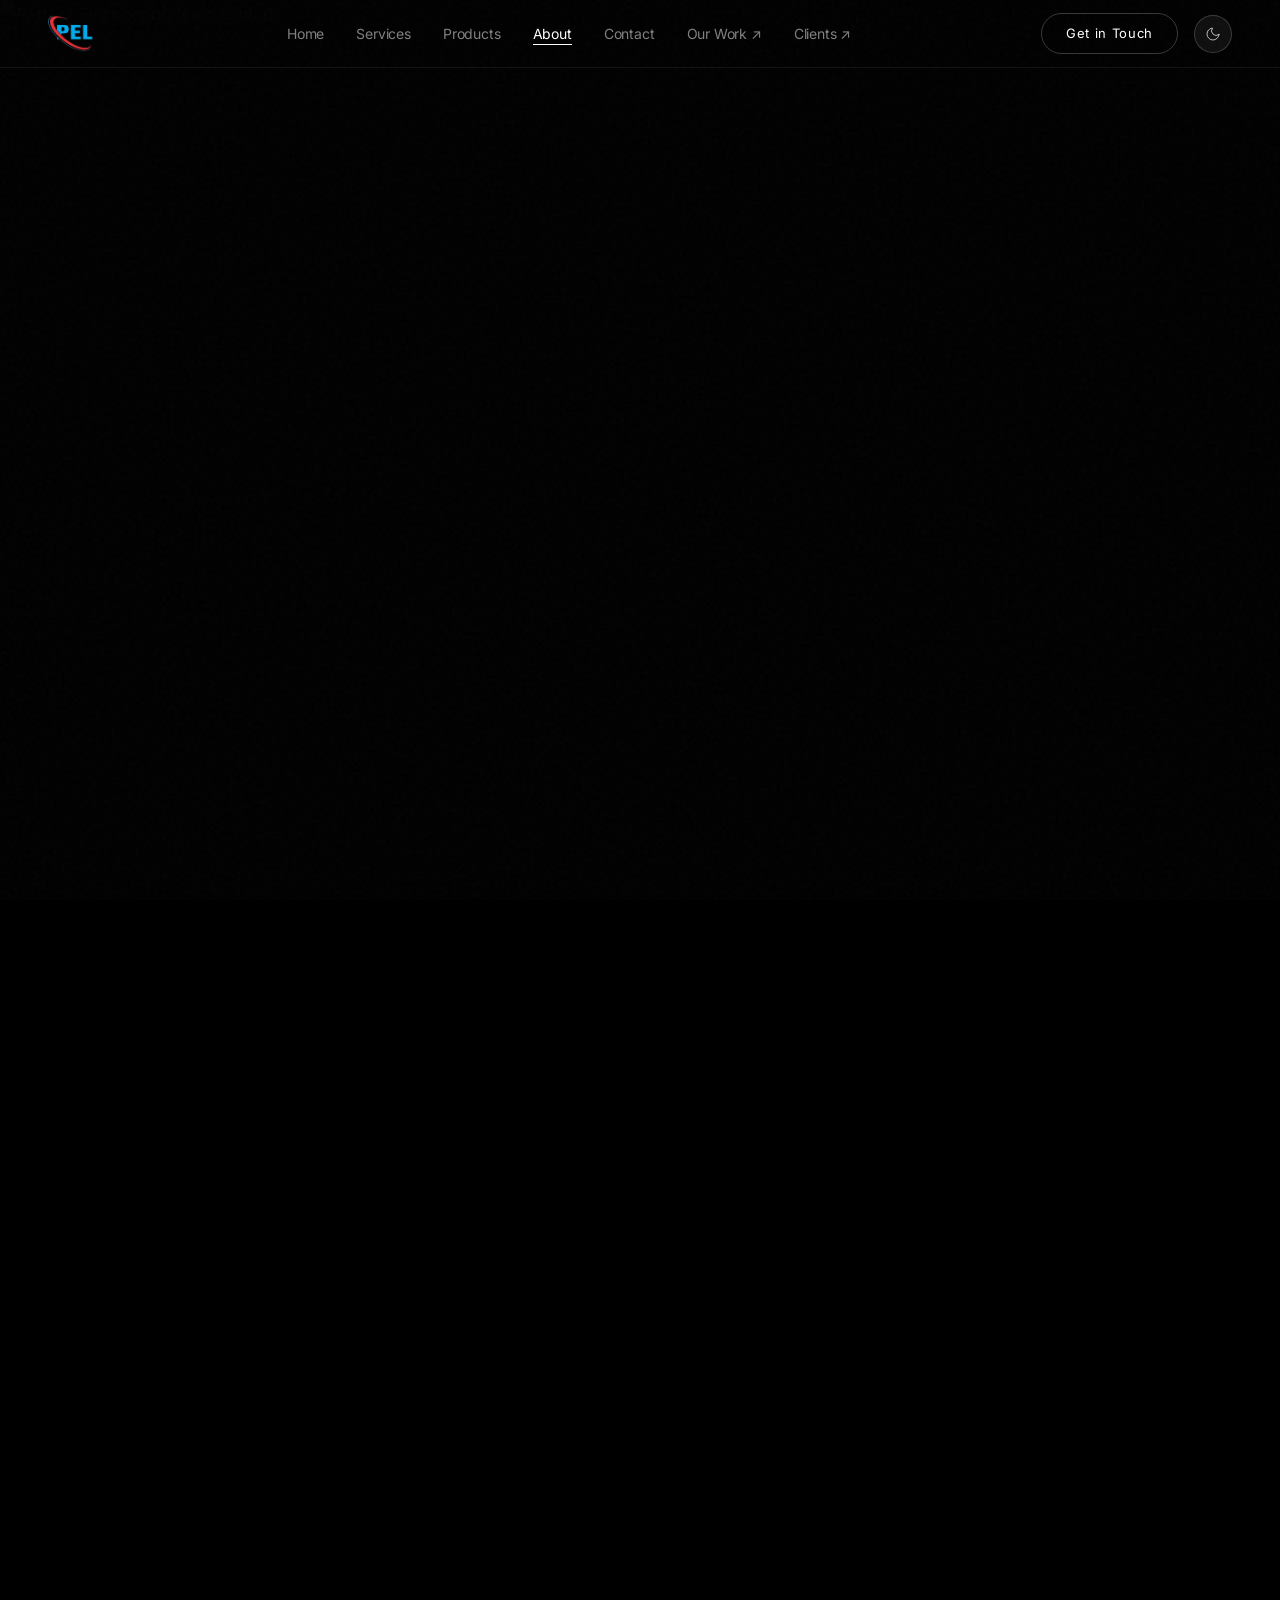
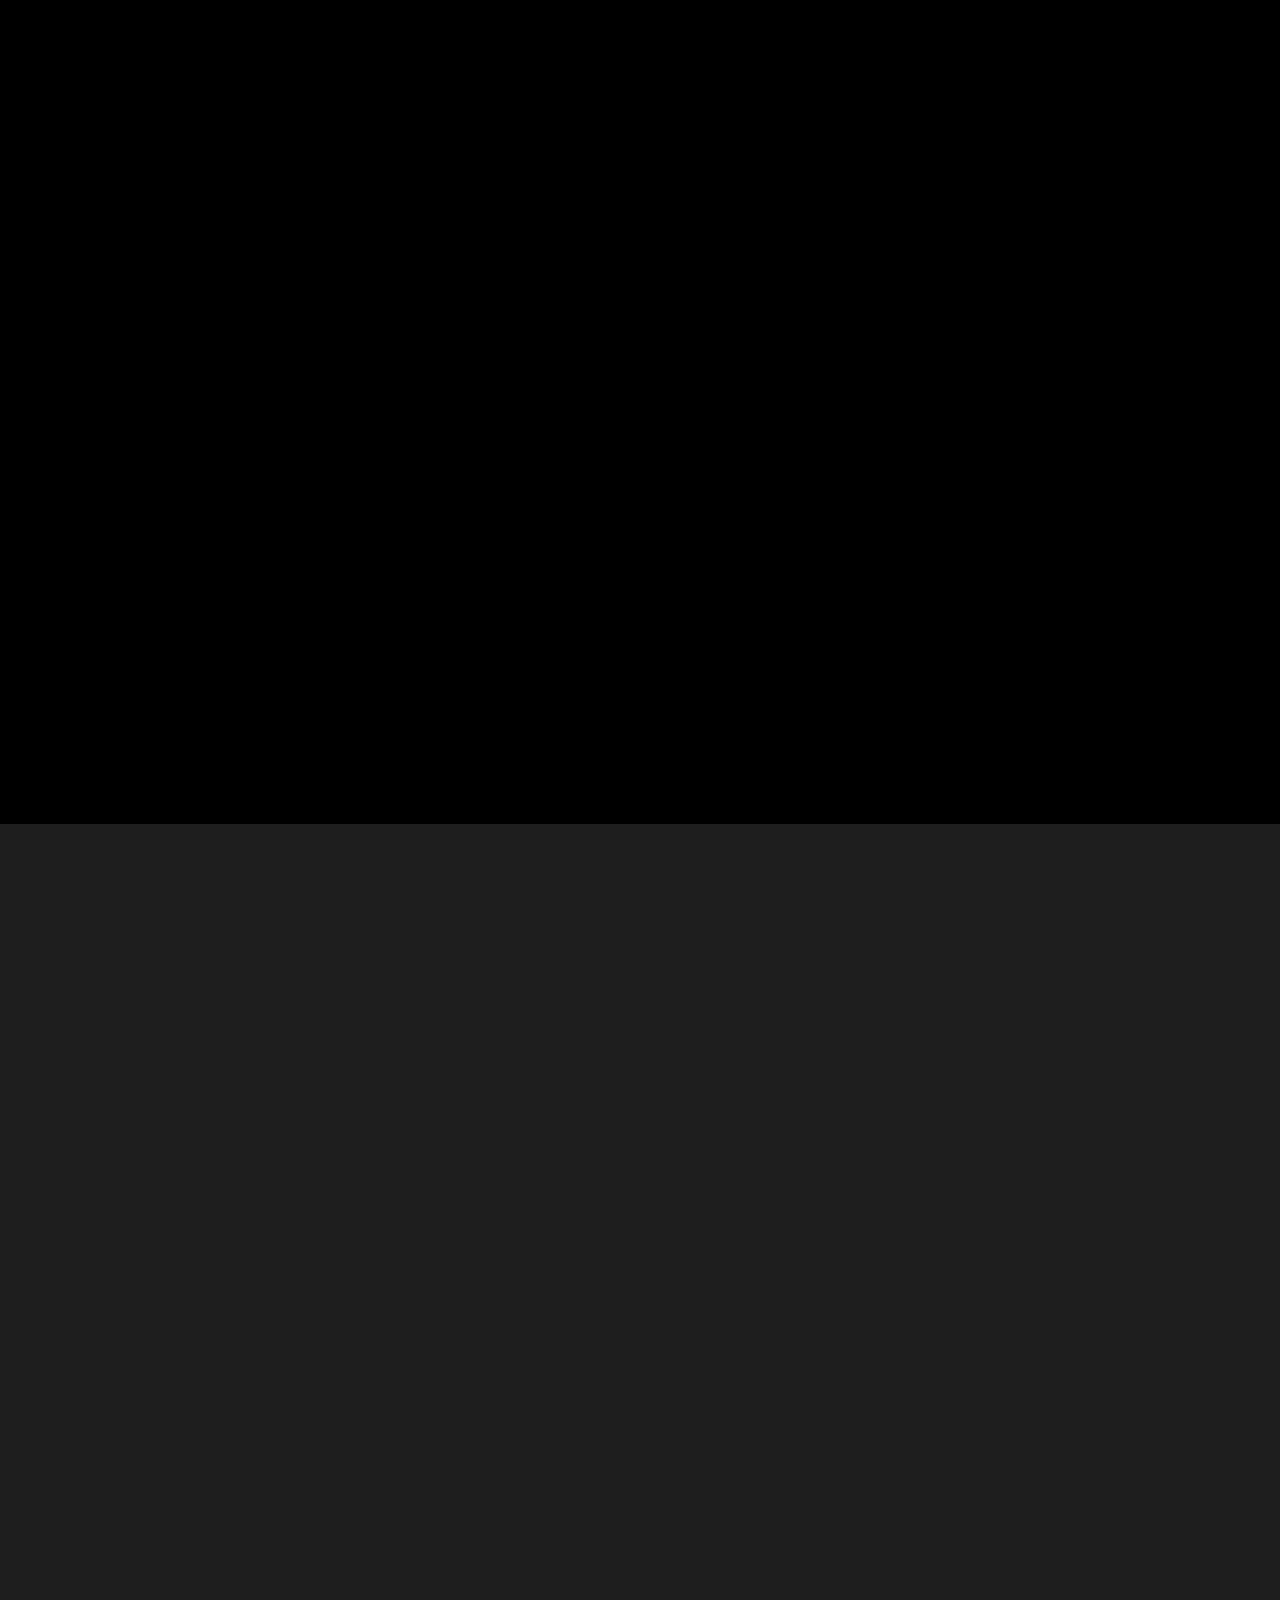
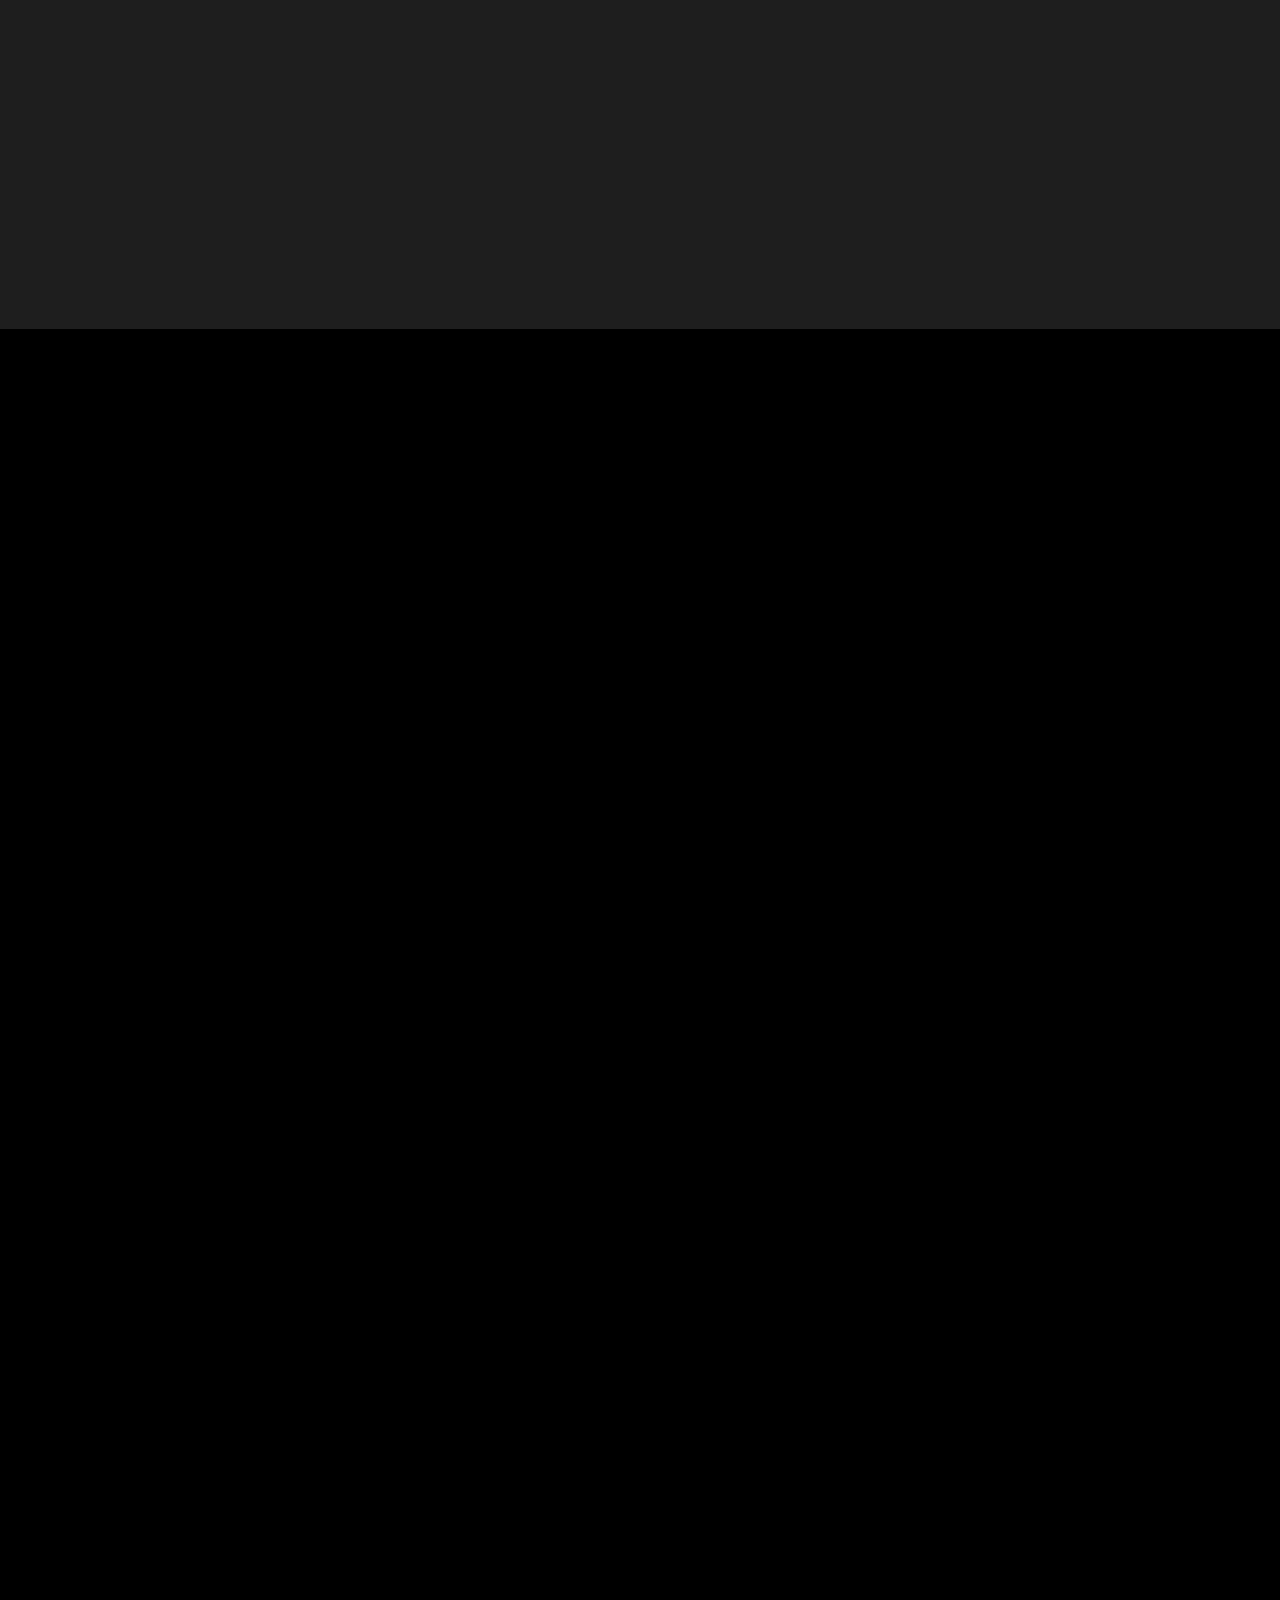
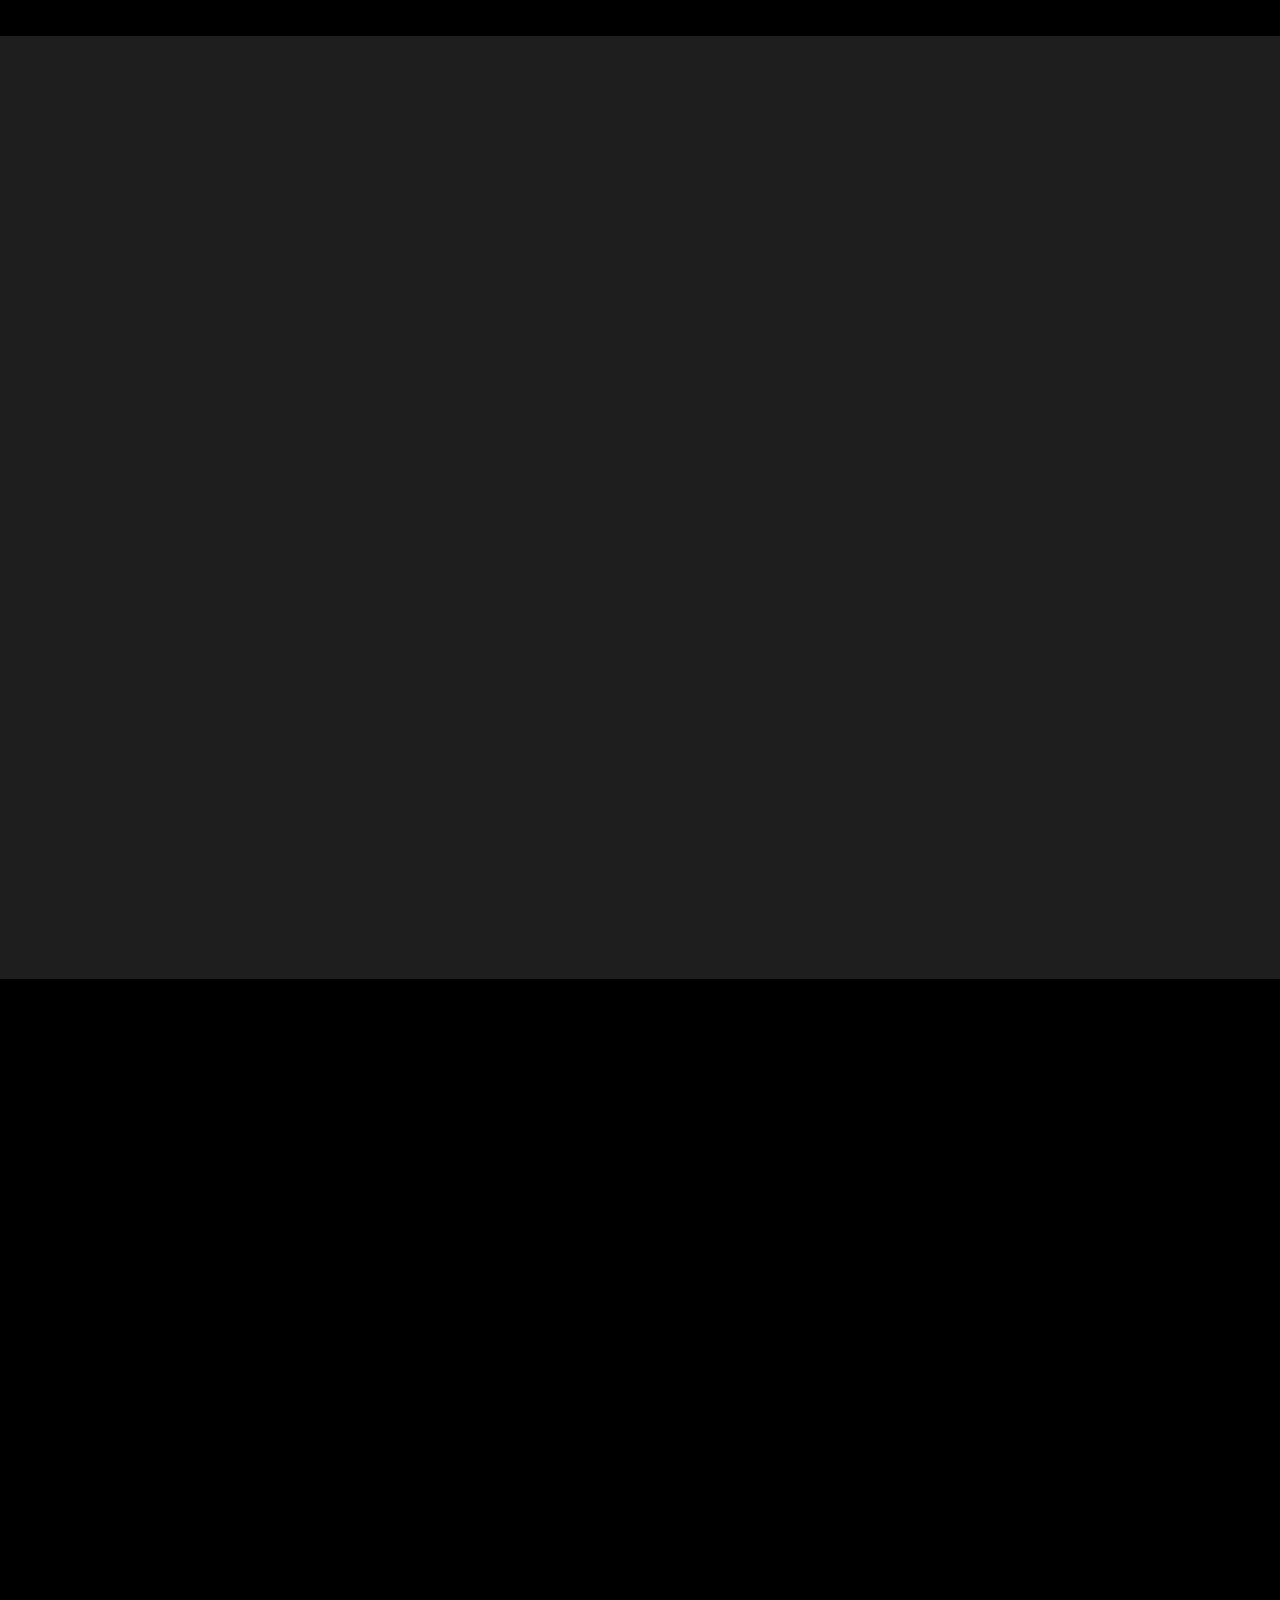
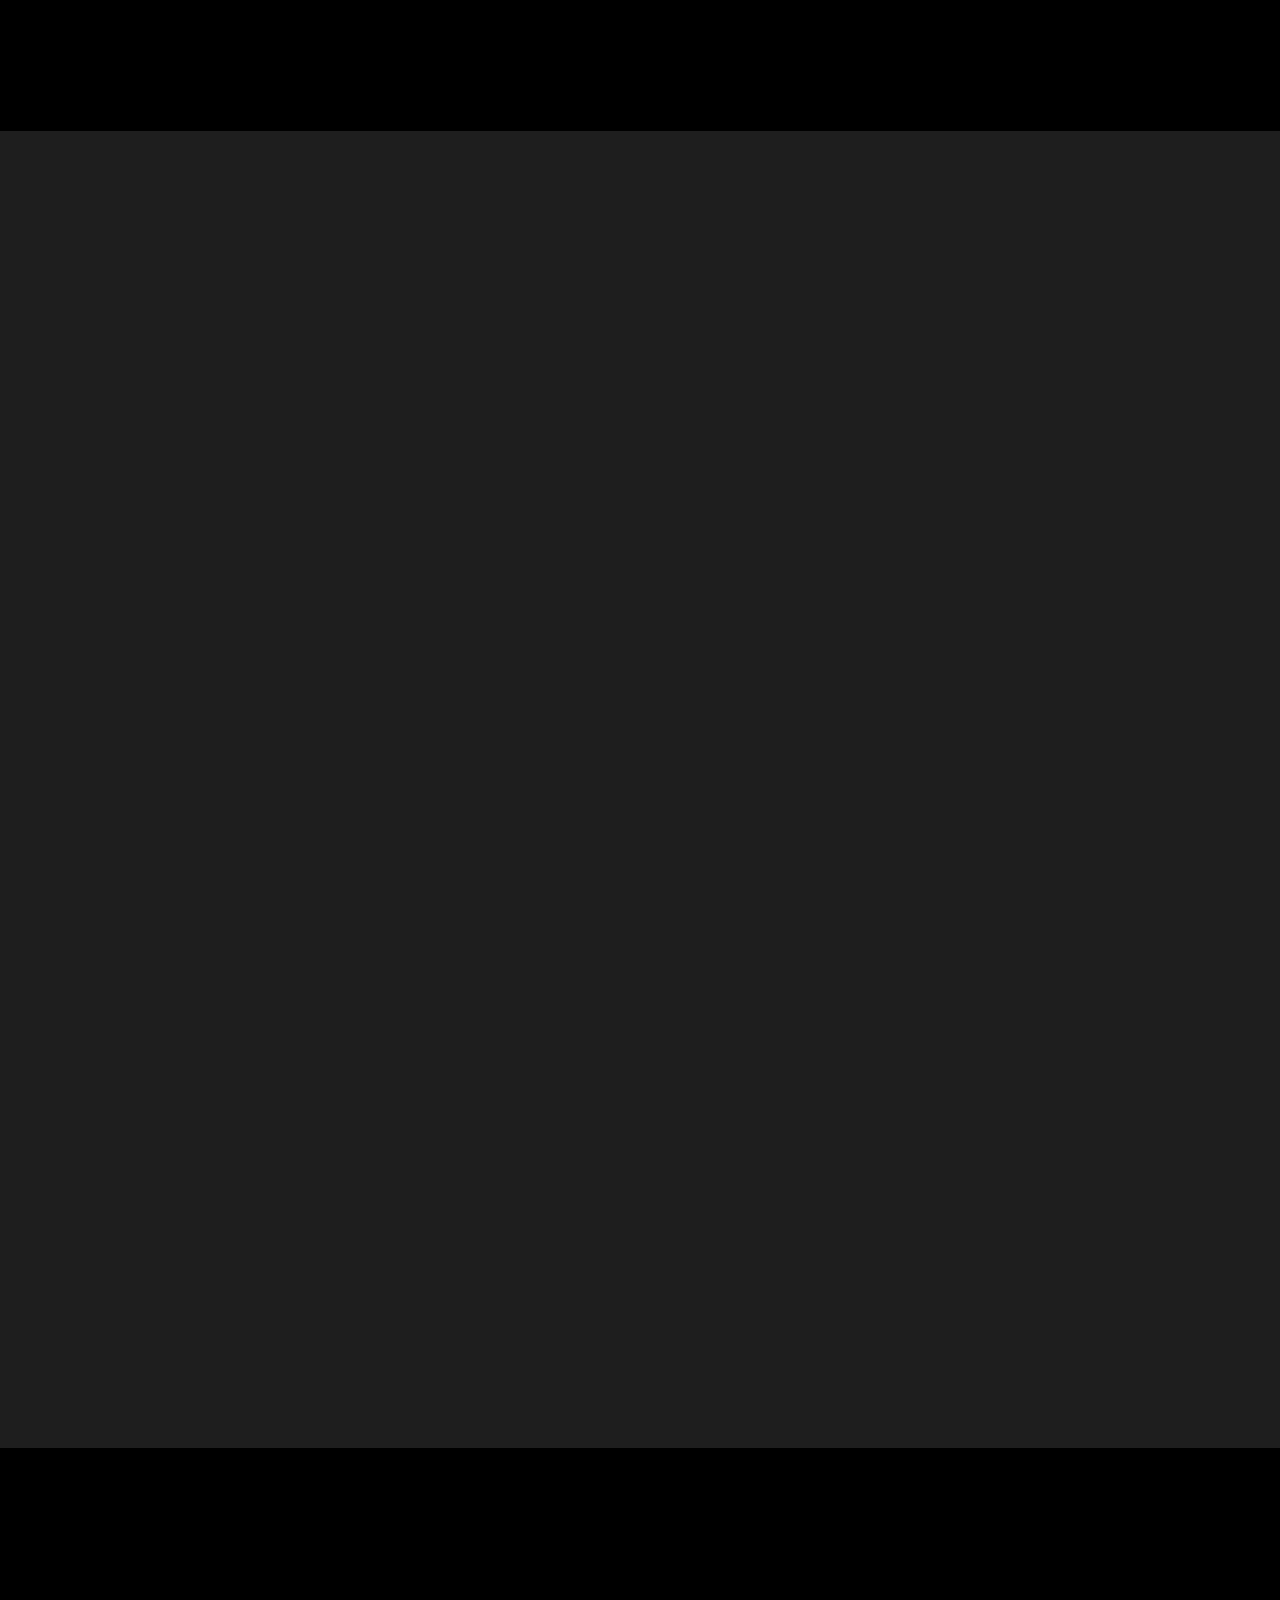
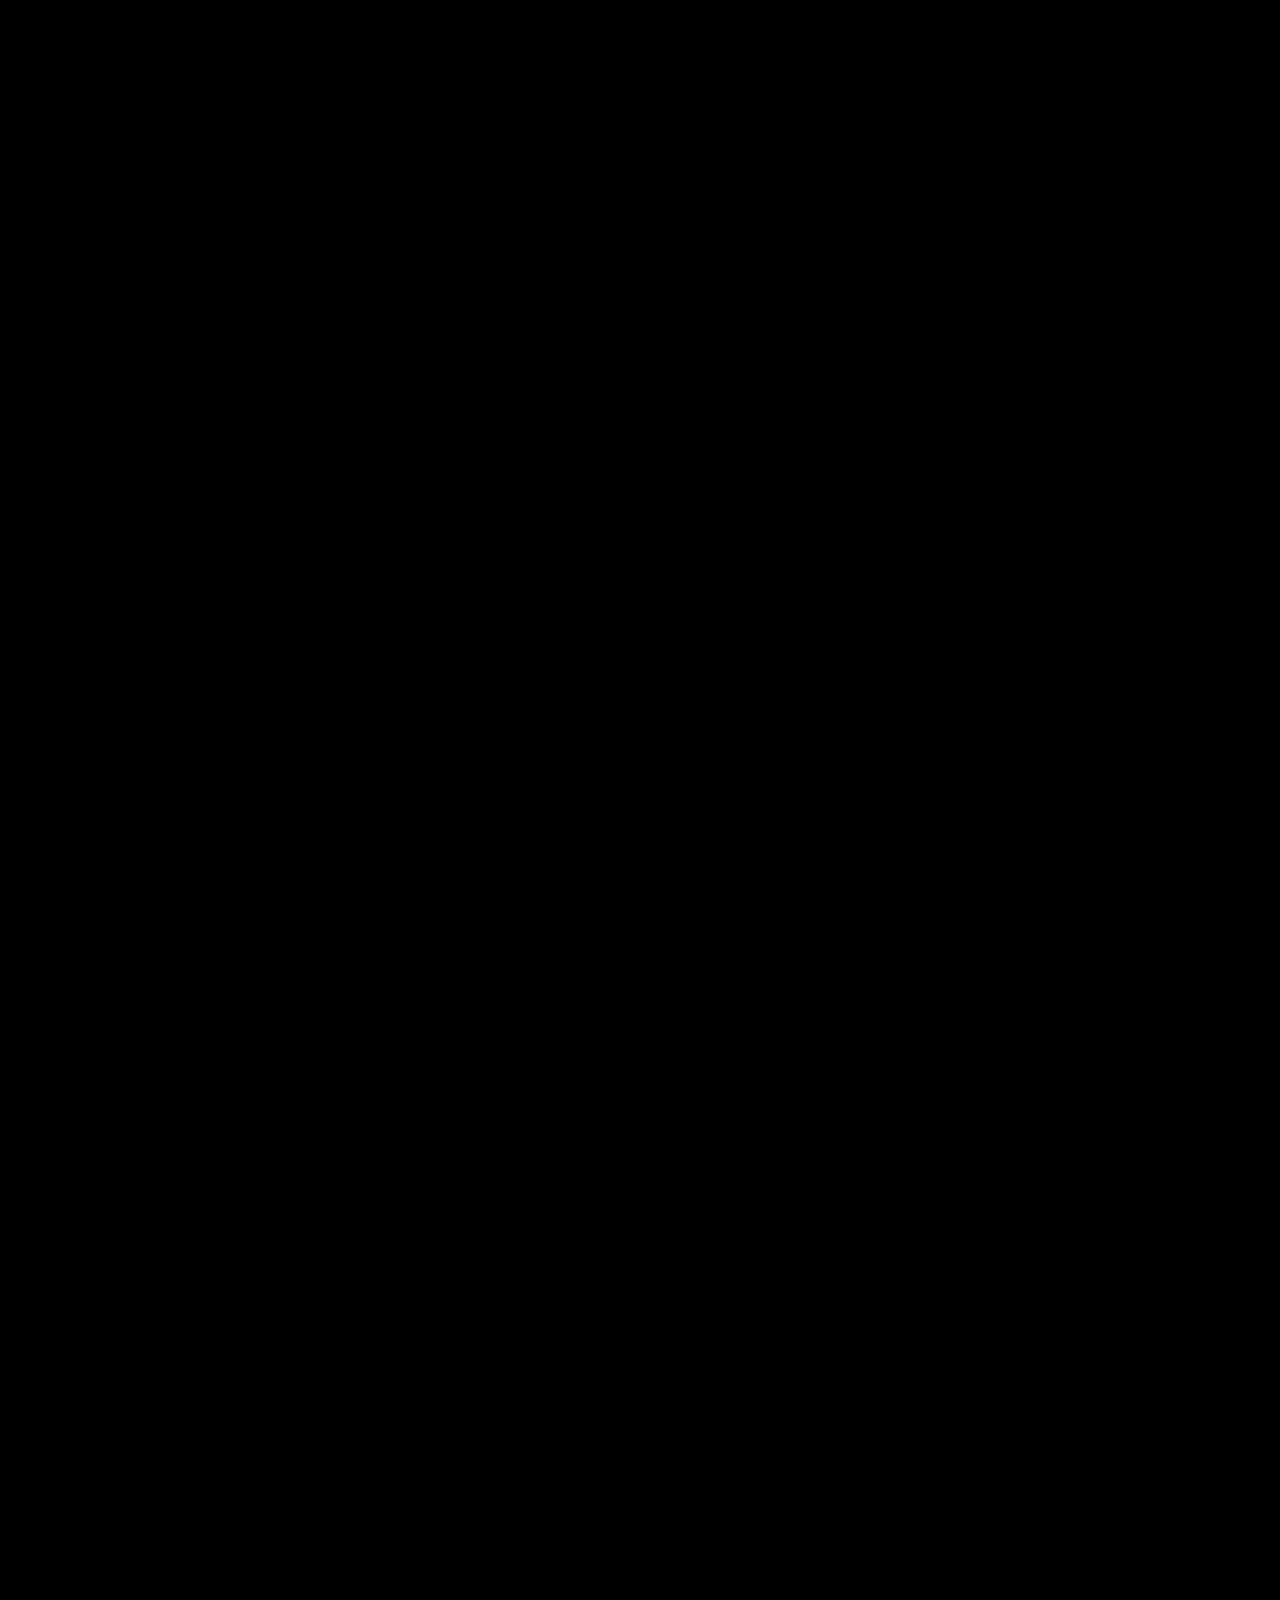
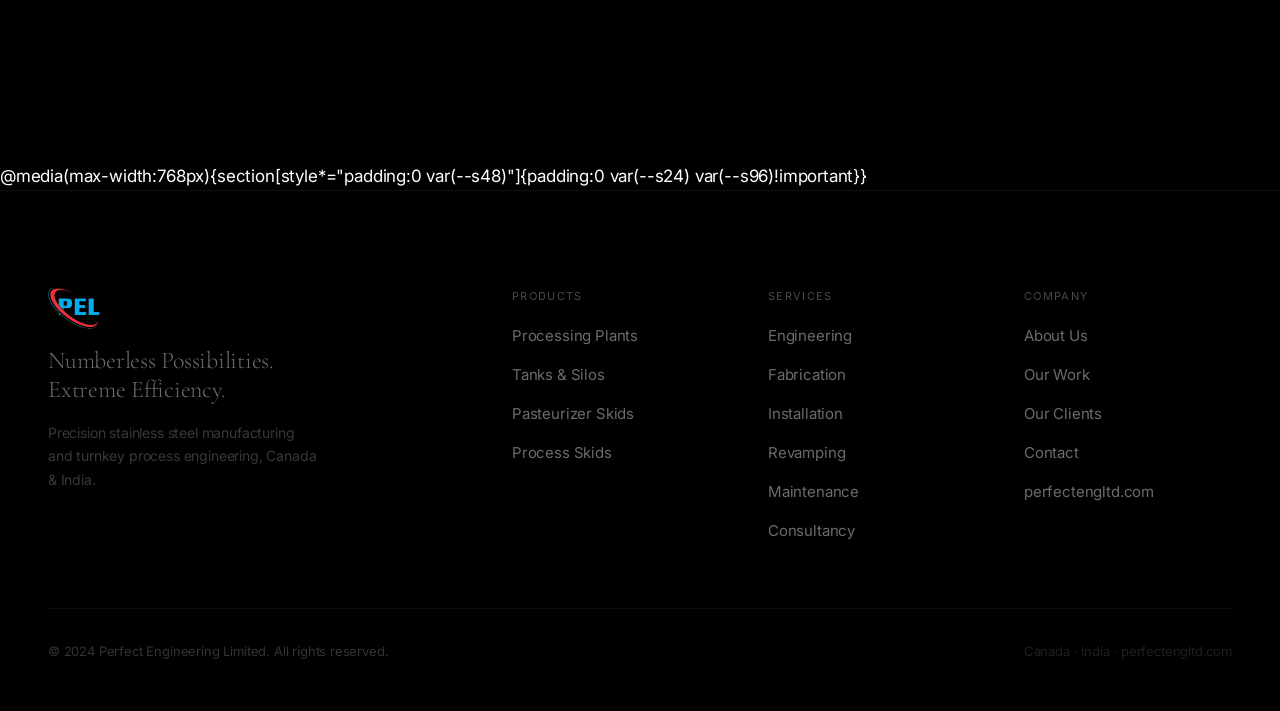
==== commit 2ae4f11e: "Add dark/light mode toggle + performance optimizations - New theme.css: comprehensive light mode ove" ====
--- a/about.html
+++ b/about.html
@@ -7,6 +7,8 @@
 <link rel="preconnect" href="https://fonts.googleapis.com"/>
 <link rel="preconnect" href="https://fonts.gstatic.com" crossorigin/>
 <link href="https://fonts.googleapis.com/css2?family=Cormorant+Garamond:ital,wght@0,300;0,400;1,300&family=Inter:wght@300;400;500&display=swap" rel="stylesheet"/>
+<link rel="stylesheet" href="theme.css"/>
+<script src="theme.js"></script>
 <style>
 :root{
   --void:#000;--bone:#fff;--charcoal:#1e1e1e;--panel:#252525;
@@ -326,7 +328,7 @@
 </div>
 
 <nav>
-  <a href="index.html" class="nlogo"><img src="images/pel-logo.png" alt="Perfect Engineering"/></a>
+  <a href="index.html" class="nlogo"><img loading="lazy" src="images/pel-logo.png" alt="Perfect Engineering"/></a>
   <ul class="nlinks">
     <li><a href="index.html">Home</a></li>
     <li><a href="index.html#services">Services</a></li>
@@ -338,6 +340,7 @@
   </ul>
   <div style="display:flex;align-items:center;gap:var(--s16)">
     <a href="index.html#contact" class="ncta">Get in Touch</a>
+    <button class="theme-toggle" aria-label="Toggle light/dark mode"><svg class="ico-moon" viewBox="0 0 24 24" fill="none" stroke="rgba(255,255,255,.7)" stroke-width="1.5" stroke-linecap="round" stroke-linejoin="round"><path d="M21 12.79A9 9 0 1111.21 3 7 7 0 0021 12.79z"/></svg><svg class="ico-sun" viewBox="0 0 24 24" fill="none" stroke="rgba(0,0,0,.65)" stroke-width="1.5" stroke-linecap="round" stroke-linejoin="round"><circle cx="12" cy="12" r="5"/><line x1="12" y1="1" x2="12" y2="3"/><line x1="12" y1="21" x2="12" y2="23"/><line x1="4.22" y1="4.22" x2="5.64" y2="5.64"/><line x1="18.36" y1="18.36" x2="19.78" y2="19.78"/><line x1="1" y1="12" x2="3" y2="12"/><line x1="21" y1="12" x2="23" y2="12"/><line x1="4.22" y1="19.78" x2="5.64" y2="18.36"/><line x1="18.36" y1="5.64" x2="19.78" y2="4.22"/></svg></button>
     <div class="nmob" onclick="toggleMob()"><span></span><span></span><span></span></div>
   </div>
 </nav>
@@ -613,13 +616,13 @@
 
       <div class="fac-photos">
         <div class="fac-photo tall">
-          <img src="images/proof/part1/p08_Image10.jpg" alt="CNC Hydraulic Press Brake Model EHP 200"/>
+          <img loading="lazy" src="images/proof/part1/p08_Image10.jpg" alt="CNC Hydraulic Press Brake Model EHP 200"/>
         </div>
         <div class="fac-photo">
-          <img src="images/proof/part1/p09_Image8.jpg" alt="CNC PUF Injection Machine LP-30"/>
+          <img loading="lazy" src="images/proof/part1/p09_Image8.jpg" alt="CNC PUF Injection Machine LP-30"/>
         </div>
         <div class="fac-photo">
-          <img src="images/proof/part1/p10_Image8.jpg" alt="CNC Plasma Cutting Machine"/>
+          <img loading="lazy" src="images/proof/part1/p10_Image8.jpg" alt="CNC Plasma Cutting Machine"/>
         </div>
       </div>
     </div>
@@ -703,7 +706,7 @@
   <div class="wrap">
     <div class="ftop">
       <div>
-        <div class="flogo"><img src="images/pel-logo.png" alt="Perfect Engineering Ltd" style="height:44px;width:auto"/></div>
+        <div class="flogo"><img loading="lazy" src="images/pel-logo.png" alt="Perfect Engineering Ltd" style="height:44px;width:auto"/></div>
         <div class="ftag">Numberless Possibilities.<br/>Extreme Efficiency.</div>
         <p style="font-size:14px;color:rgba(255,255,255,.22);line-height:1.7;max-width:270px;margin-top:var(--s16)">Precision stainless steel manufacturing and turnkey process engineering, Canada &amp; India.</p>
       </div>
@@ -752,7 +755,7 @@
 
 // parallax
 const hbgimg=document.getElementById('hbgimg');
-window.addEventListener('scroll',()=>{
+
   if(scrollY<window.innerHeight&&hbgimg)
     hbgimg.style.transform=`translateY(${scrollY*0.3}px)`;
 },{passive:true});
--- a/theme.css
+++ b/theme.css
@@ -0,0 +1,416 @@
+/* ═══════════════════════════════════════════
+   THEME SYSTEM — Light / Dark
+   Applied via: html[data-theme="light"]
+═══════════════════════════════════════════ */
+
+/* ── LIGHT MODE OVERRIDES ── */
+html[data-theme="light"] {
+  --void: #f4f2ee;
+  --bone: #0d0d0d;
+  --charcoal: #eae7e0;
+  --panel: #e4e0d8;
+  --panel2: #dad6cc;
+}
+
+/* Body & global */
+html[data-theme="light"] body {
+  background: var(--void);
+  color: var(--bone);
+}
+
+/* Muted text overrides */
+html[data-theme="light"] .body,
+html[data-theme="light"] .seg-desc,
+html[data-theme="light"] .pcdesc,
+html[data-theme="light"] .faq-a p {
+  color: rgba(0,0,0,.52);
+}
+
+html[data-theme="light"] .etxt,
+html[data-theme="light"] .seg-label,
+html[data-theme="light"] .seg-options-title,
+html[data-theme="light"] .pcnum,
+html[data-theme="light"] .fbot p,
+html[data-theme="light"] .htag,
+html[data-theme="light"] .scr span,
+html[data-theme="light"] .fctitle {
+  color: rgba(0,0,0,.35);
+}
+
+/* Nav */
+html[data-theme="light"] nav.sc {
+  background: rgba(244,242,238,.94);
+  border-color: rgba(0,0,0,.08);
+}
+html[data-theme="light"] .nlinks a {
+  color: rgba(0,0,0,.45);
+}
+html[data-theme="light"] .nlinks a:hover,
+html[data-theme="light"] .nlinks a.active {
+  color: var(--bone);
+}
+html[data-theme="light"] .nlinks a::after {
+  background: var(--bone);
+}
+html[data-theme="light"] .ncta {
+  border-color: rgba(0,0,0,.2);
+  color: var(--bone);
+}
+html[data-theme="light"] .ncta:hover {
+  border-color: rgba(0,0,0,.5);
+  background: rgba(0,0,0,.04);
+}
+html[data-theme="light"] .nmob span {
+  background: var(--bone);
+}
+
+/* Mobile menu */
+html[data-theme="light"] .mobmenu {
+  background: rgba(244,242,238,.98);
+}
+html[data-theme="light"] .mobmenu a {
+  color: rgba(0,0,0,.65);
+}
+html[data-theme="light"] .mobmenu a:hover {
+  color: var(--bone);
+}
+html[data-theme="light"] .mob-divider {
+  background: rgba(0,0,0,.1);
+}
+html[data-theme="light"] .mob-contact a {
+  color: rgba(0,0,0,.35);
+}
+
+/* Hero strip */
+html[data-theme="light"] .hstrip {
+  background: linear-gradient(135deg,rgba(0,0,0,.04) 0%,rgba(0,0,0,.015) 100%);
+  border-color: rgba(0,0,0,.08);
+  backdrop-filter: blur(24px) saturate(1.4);
+}
+html[data-theme="light"] .hstrip-item {
+  color: rgba(0,0,0,.45);
+}
+html[data-theme="light"] .hstrip-item::after {
+  background: linear-gradient(to bottom,transparent,rgba(0,0,0,.1),transparent);
+}
+html[data-theme="light"] .hstrip-item:hover {
+  color: rgba(0,0,0,.85);
+}
+html[data-theme="light"] .hstrip-icon {
+  border-color: rgba(0,0,0,.12);
+  background: rgba(0,0,0,.04);
+}
+html[data-theme="light"] .hstrip-item:hover .hstrip-icon {
+  border-color: rgba(0,0,0,.3);
+  background: rgba(0,0,0,.07);
+}
+html[data-theme="light"] .hstrip-icon svg {
+  stroke: rgba(0,0,0,.45);
+}
+html[data-theme="light"] .hstrip-item:hover .hstrip-icon svg {
+  stroke: rgba(0,0,0,.85);
+}
+html[data-theme="light"] .hstrip-lbl { color: rgba(0,0,0,.28); }
+html[data-theme="light"] .hstrip-val { color: rgba(0,0,0,.6); }
+html[data-theme="light"] .hstrip-item:hover .hstrip-val { color: var(--bone); }
+html[data-theme="light"] .hstrip-cta {
+  background: var(--bone);
+  border-color: var(--bone);
+  color: var(--void);
+}
+
+/* Buttons */
+html[data-theme="light"] .btnp {
+  background: var(--bone);
+  border-color: var(--bone);
+  color: var(--void);
+}
+html[data-theme="light"] .btng {
+  border-color: rgba(0,0,0,.22);
+  color: var(--bone);
+}
+html[data-theme="light"] .btng:hover {
+  border-color: rgba(0,0,0,.5);
+  background: rgba(0,0,0,.04);
+}
+
+/* Pills and tags */
+html[data-theme="light"] .pill {
+  border-color: rgba(0,0,0,.12);
+  color: rgba(0,0,0,.45);
+}
+html[data-theme="light"] .tag,
+html[data-theme="light"] .opt-tag {
+  border-color: rgba(0,0,0,.1);
+  color: rgba(0,0,0,.4);
+}
+
+/* Dividers and lines */
+html[data-theme="light"] .eline { background: rgba(0,0,0,.15); }
+html[data-theme="light"] .sline { background: rgba(0,0,0,.15); }
+html[data-theme="light"] .divider { background: rgba(0,0,0,.06); }
+
+/* Marquee */
+html[data-theme="light"] .mq {
+  border-color: rgba(0,0,0,.06);
+}
+html[data-theme="light"] .mqi { color: rgba(0,0,0,.3); }
+html[data-theme="light"] .mqs { color: rgba(0,0,0,.15); }
+
+/* Services */
+html[data-theme="light"] .svc-card {
+  background: var(--panel);
+  border-color: rgba(0,0,0,.07);
+}
+html[data-theme="light"] .svc-card:hover,
+html[data-theme="light"] .svc-card.open {
+  box-shadow: 0 12px 48px rgba(0,0,0,.1);
+  border-color: rgba(0,0,0,.14);
+}
+html[data-theme="light"] .svc-num {
+  color: rgba(0,0,0,.2);
+  border-color: rgba(0,0,0,.08);
+}
+html[data-theme="light"] .svc-icon svg {
+  stroke: rgba(0,0,0,.55);
+}
+html[data-theme="light"] .svc-body {
+  color: rgba(0,0,0,.5);
+  border-color: rgba(0,0,0,.07);
+}
+html[data-theme="light"] .svc-li::before {
+  background: rgba(0,0,0,.25);
+}
+
+/* Products */
+html[data-theme="light"] .prod-tabs {
+  background: var(--panel);
+  border-color: rgba(0,0,0,.07);
+}
+html[data-theme="light"] .prod-tab {
+  color: rgba(0,0,0,.4);
+}
+html[data-theme="light"] .prod-tab.active {
+  background: var(--bone);
+  color: var(--void);
+}
+html[data-theme="light"] .pcard {
+  background: var(--panel);
+}
+html[data-theme="light"] .pcard:hover {
+  box-shadow: 0 24px 60px rgba(0,0,0,.15);
+}
+html[data-theme="light"] .liq-trigger {
+  color: rgba(0,0,0,.4);
+  border-color: rgba(0,0,0,.1);
+  background: rgba(0,0,0,.03);
+}
+html[data-theme="light"] .liq-trigger:hover {
+  color: var(--bone);
+  background: rgba(0,0,0,.07);
+  border-color: rgba(0,0,0,.2);
+}
+
+/* Industries */
+html[data-theme="light"] .iitem {
+  background: var(--panel);
+  border-color: rgba(0,0,0,.07);
+}
+html[data-theme="light"] .iitem:hover {
+  box-shadow: 0 12px 40px rgba(0,0,0,.1);
+  border-color: rgba(0,0,0,.14);
+}
+html[data-theme="light"] .iico { color: rgba(0,0,0,.25); }
+html[data-theme="light"] .iitem:hover .iico { color: rgba(0,0,0,.5); }
+html[data-theme="light"] .isub { color: rgba(0,0,0,.35); }
+
+/* Stats grid */
+html[data-theme="light"] .sgrid {
+  background: var(--panel);
+  border-color: rgba(0,0,0,.07);
+}
+html[data-theme="light"] .sstat {
+  border-color: rgba(0,0,0,.06);
+}
+html[data-theme="light"] .sstat-label { color: rgba(0,0,0,.33); }
+
+/* About inline */
+html[data-theme="light"] #about-inline {
+  background: var(--charcoal);
+}
+html[data-theme="light"] .badge {
+  background: rgba(0,0,0,.07);
+  border-color: rgba(0,0,0,.1);
+  color: rgba(0,0,0,.5);
+}
+html[data-theme="light"] .astat-label { color: rgba(0,0,0,.33); }
+html[data-theme="light"] .astat-val { color: var(--bone); }
+
+/* Process steps */
+html[data-theme="light"] .pstep {
+  border-color: rgba(0,0,0,.07);
+}
+html[data-theme="light"] .pstep:hover {
+  background: rgba(0,0,0,.025);
+}
+html[data-theme="light"] .pnum { color: rgba(0,0,0,.15); }
+html[data-theme="light"] .pitem.in .pbar { background: rgba(0,0,0,.5); }
+html[data-theme="light"] .pbar-bg { background: rgba(0,0,0,.07); }
+
+/* Contact section */
+html[data-theme="light"] #contact {
+  background: var(--charcoal);
+  border-color: rgba(0,0,0,.06);
+}
+html[data-theme="light"] .cinput {
+  background: rgba(0,0,0,.04);
+  border-color: rgba(0,0,0,.1);
+  color: var(--bone);
+}
+html[data-theme="light"] .cinput:focus {
+  border-color: rgba(0,0,0,.35);
+  background: rgba(0,0,0,.06);
+}
+html[data-theme="light"] .cinput::placeholder { color: rgba(0,0,0,.3); }
+html[data-theme="light"] .cinput option { background: var(--charcoal); }
+html[data-theme="light"] .cinfo-icon {
+  background: rgba(0,0,0,.06);
+  border-color: rgba(0,0,0,.09);
+}
+html[data-theme="light"] .cinfo-icon svg { stroke: rgba(0,0,0,.55); }
+html[data-theme="light"] .cinfo-lbl { color: rgba(0,0,0,.35); }
+html[data-theme="light"] .cinfo-val { color: rgba(0,0,0,.75); }
+
+/* FAQ */
+html[data-theme="light"] .faq-item { border-color: rgba(0,0,0,.08); }
+html[data-theme="light"] .faq-q { color: var(--bone); }
+html[data-theme="light"] .faq-q:hover { color: rgba(0,0,0,.7); }
+html[data-theme="light"] .faq-icon { color: rgba(0,0,0,.25); }
+html[data-theme="light"] .faq-item.open .faq-icon { color: rgba(0,0,0,.65); }
+
+/* Footer */
+html[data-theme="light"] footer {
+  border-color: rgba(0,0,0,.07);
+}
+html[data-theme="light"] .fcol { border-color: rgba(0,0,0,.06); }
+html[data-theme="light"] .flinks a { color: rgba(0,0,0,.38); }
+html[data-theme="light"] .flinks a:hover { color: var(--bone); }
+html[data-theme="light"] .fbot { border-color: rgba(0,0,0,.06); }
+html[data-theme="light"] .fbot p { color: rgba(0,0,0,.25); }
+html[data-theme="light"] .fbot-links a { color: rgba(0,0,0,.3); }
+html[data-theme="light"] .fbot-links a:hover { color: var(--bone); }
+
+/* Clients & capabilities section overrides */
+html[data-theme="light"] #capabilities,
+html[data-theme="light"] #faq {
+  background: var(--charcoal) !important;
+}
+html[data-theme="light"] #clients {
+  background: var(--void);
+}
+
+/* Scroll progress bar */
+html[data-theme="light"] .sprogbar {
+  background: linear-gradient(90deg,rgba(0,0,0,.7),rgba(0,0,0,.4));
+}
+
+/* Liquid modal */
+html[data-theme="light"] .lq-overlay {
+  background: rgba(0,0,0,.6);
+}
+html[data-theme="light"] .lq-modal {
+  background: var(--void);
+  border-color: rgba(0,0,0,.07);
+}
+html[data-theme="light"] .lq-header { border-color: rgba(0,0,0,.07); }
+html[data-theme="light"] .lq-close { color: rgba(0,0,0,.4); }
+html[data-theme="light"] .lq-close:hover { color: var(--bone); }
+html[data-theme="light"] .lq-tabs { border-color: rgba(0,0,0,.07); }
+html[data-theme="light"] .lq-tab { color: rgba(0,0,0,.4); }
+html[data-theme="light"] .lq-tab.act { color: var(--bone); border-color: var(--bone); }
+html[data-theme="light"] .lq-feat {
+  border-color: rgba(0,0,0,.07);
+  color: rgba(0,0,0,.5);
+}
+html[data-theme="light"] .lq-feat strong { color: rgba(0,0,0,.8); }
+html[data-theme="light"] .lq-feat-arrow { color: rgba(0,0,0,.2); }
+html[data-theme="light"] .lq-opt { border-color: rgba(0,0,0,.1); color: rgba(0,0,0,.4); }
+
+/* Detail pages: segment sections */
+html[data-theme="light"] .segment { border-color: rgba(0,0,0,.06); }
+html[data-theme="light"] .seg-features { border-color: rgba(0,0,0,.07); }
+html[data-theme="light"] .feat-item { border-color: rgba(0,0,0,.06); }
+html[data-theme="light"] .feat-arrow { color: rgba(0,0,0,.18); }
+html[data-theme="light"] .feat-text { color: rgba(0,0,0,.5); }
+html[data-theme="light"] .feat-text strong { color: rgba(0,0,0,.78); }
+html[data-theme="light"] .seg-num-badge {
+  background: rgba(244,242,238,.82);
+  border-color: rgba(0,0,0,.1);
+  color: rgba(0,0,0,.6);
+}
+
+/* History box */
+html[data-theme="light"] .history-box {
+  background: var(--panel);
+  border-color: rgba(0,0,0,.08);
+}
+html[data-theme="light"] .history-label { color: rgba(0,0,0,.3); }
+html[data-theme="light"] .history-text { color: rgba(0,0,0,.52); }
+
+/* Intro strip on detail pages */
+html[data-theme="light"] .intro-strip {
+  background: var(--charcoal) !important;
+  border-color: rgba(0,0,0,.06) !important;
+}
+
+/* CTA block */
+html[data-theme="light"] .lp-cta {
+  background: var(--panel);
+}
+
+/* ── THEME TOGGLE BUTTON ── */
+.theme-toggle {
+  width: 38px;
+  height: 38px;
+  border-radius: 50%;
+  border: 1px solid rgba(255,255,255,.18);
+  background: rgba(255,255,255,.06);
+  cursor: pointer;
+  display: flex;
+  align-items: center;
+  justify-content: center;
+  transition: border-color .25s, background .25s, transform .2s;
+  flex-shrink: 0;
+}
+.theme-toggle:hover {
+  border-color: rgba(255,255,255,.45);
+  background: rgba(255,255,255,.1);
+  transform: scale(1.08);
+}
+.theme-toggle svg { width: 16px; height: 16px; transition: opacity .2s; }
+.theme-toggle .ico-moon { display: block; }
+.theme-toggle .ico-sun  { display: none; }
+
+html[data-theme="light"] .theme-toggle {
+  border-color: rgba(0,0,0,.15);
+  background: rgba(0,0,0,.05);
+}
+html[data-theme="light"] .theme-toggle:hover {
+  border-color: rgba(0,0,0,.35);
+  background: rgba(0,0,0,.08);
+}
+html[data-theme="light"] .theme-toggle .ico-moon { display: none; }
+html[data-theme="light"] .theme-toggle .ico-sun  { display: block; }
+html[data-theme="light"] .theme-toggle svg { stroke: rgba(0,0,0,.65); }
+
+/* Smooth theme transition */
+html.theme-transitioning,
+html.theme-transitioning *,
+html.theme-transitioning *::before,
+html.theme-transitioning *::after {
+  transition:
+    background-color .3s ease,
+    border-color .3s ease,
+    color .3s ease,
+    box-shadow .3s ease !important;
+}
